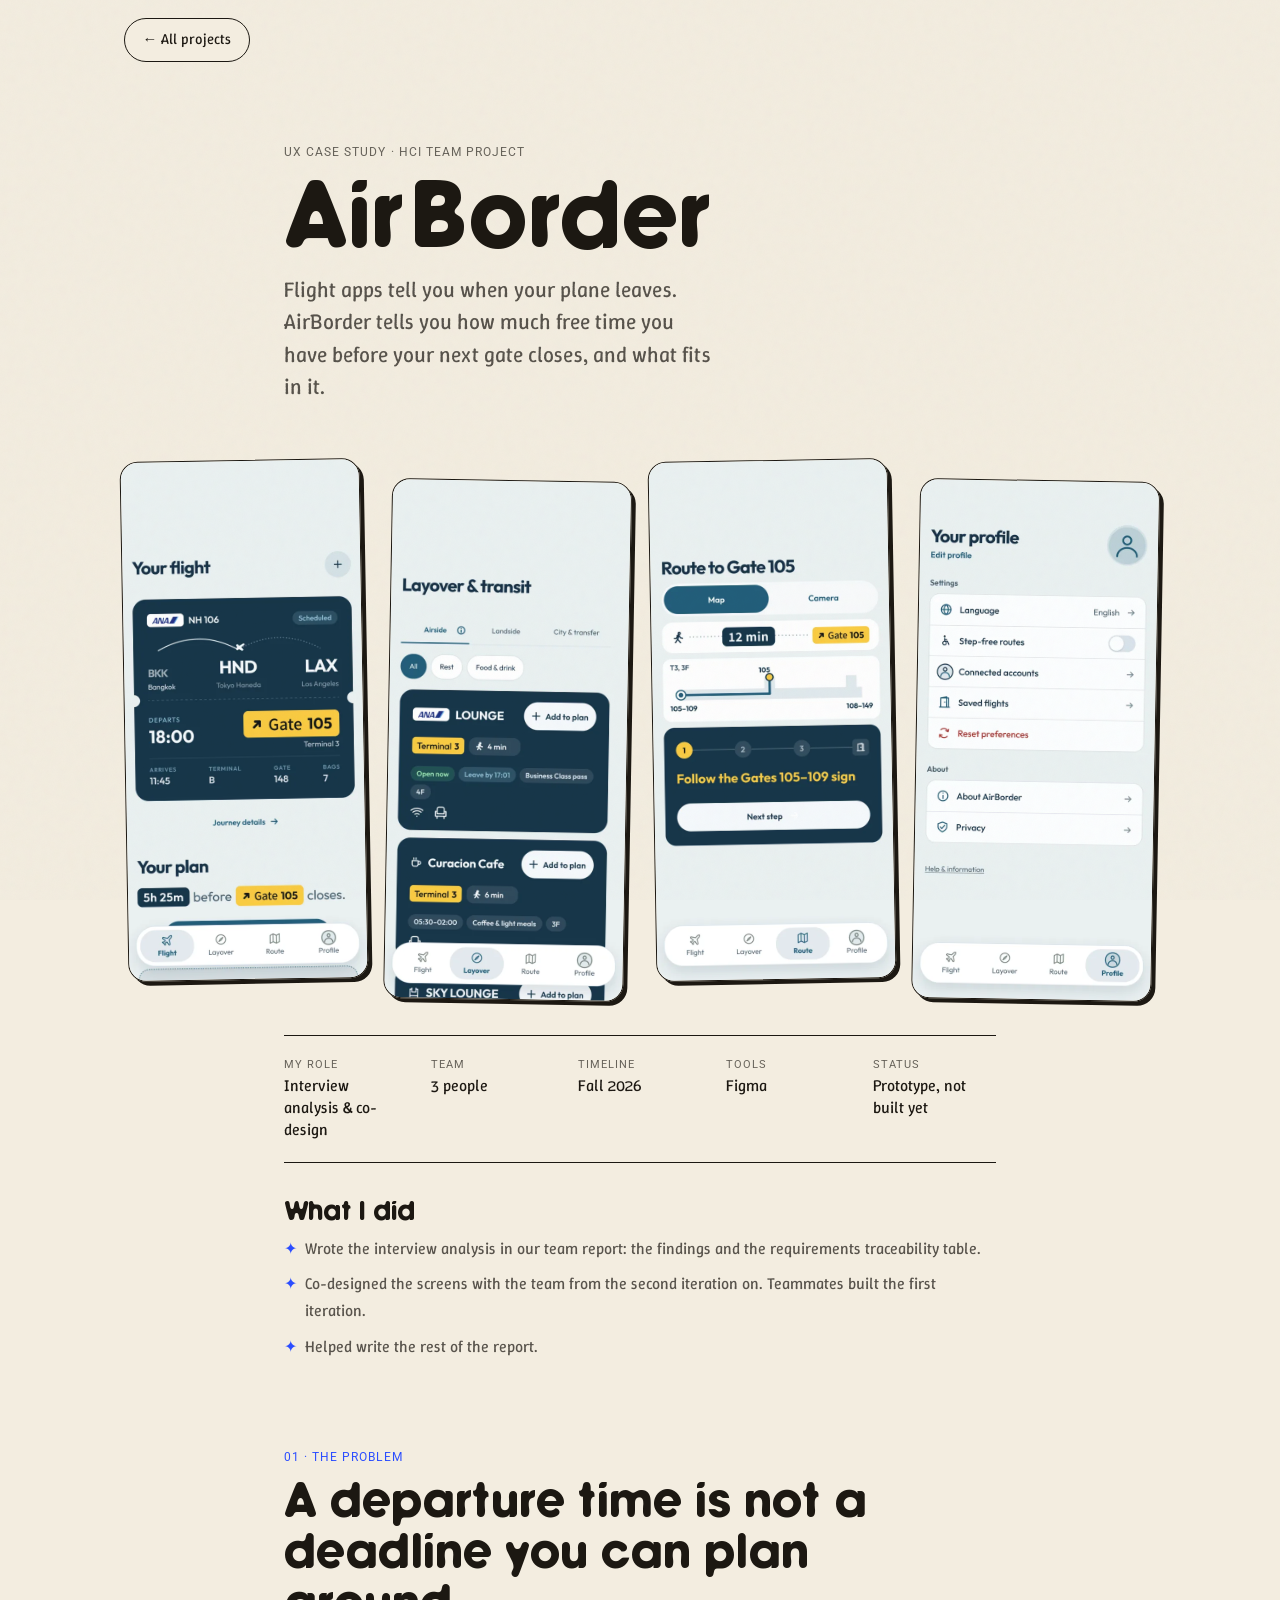
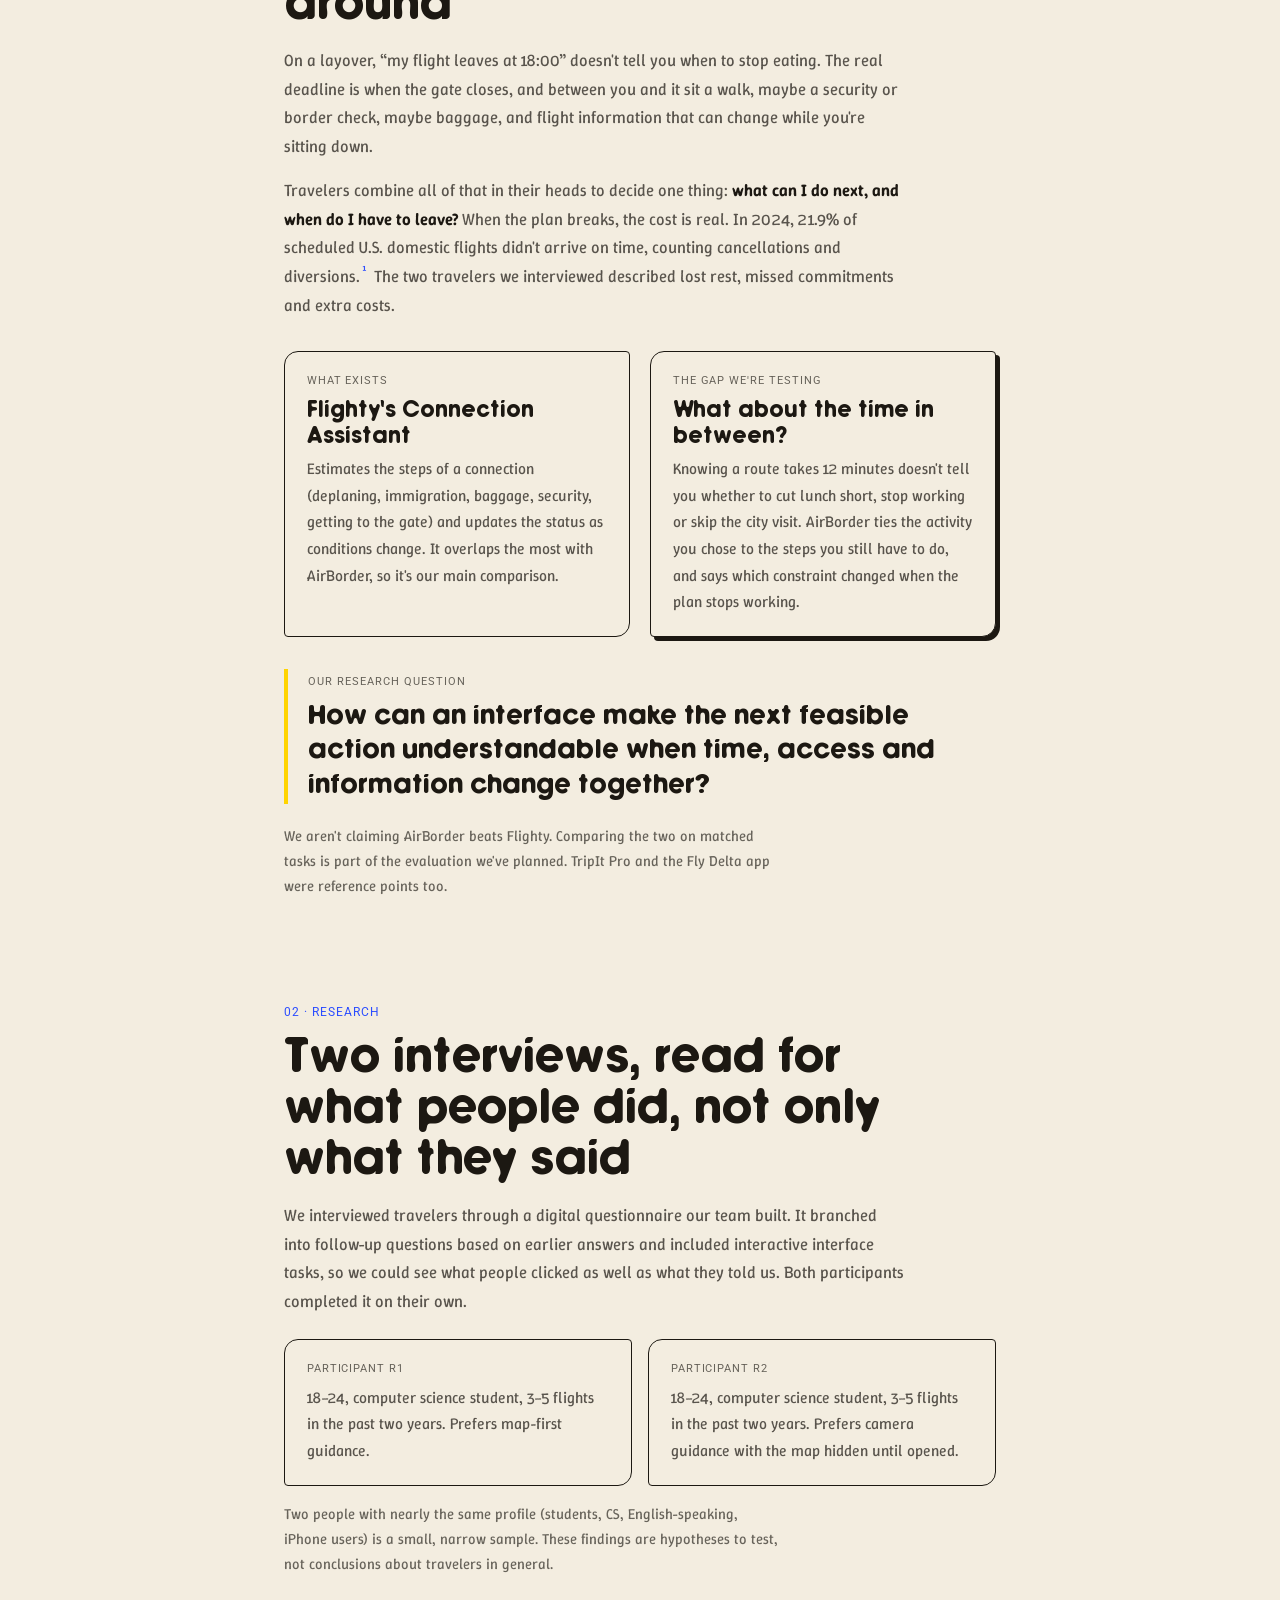
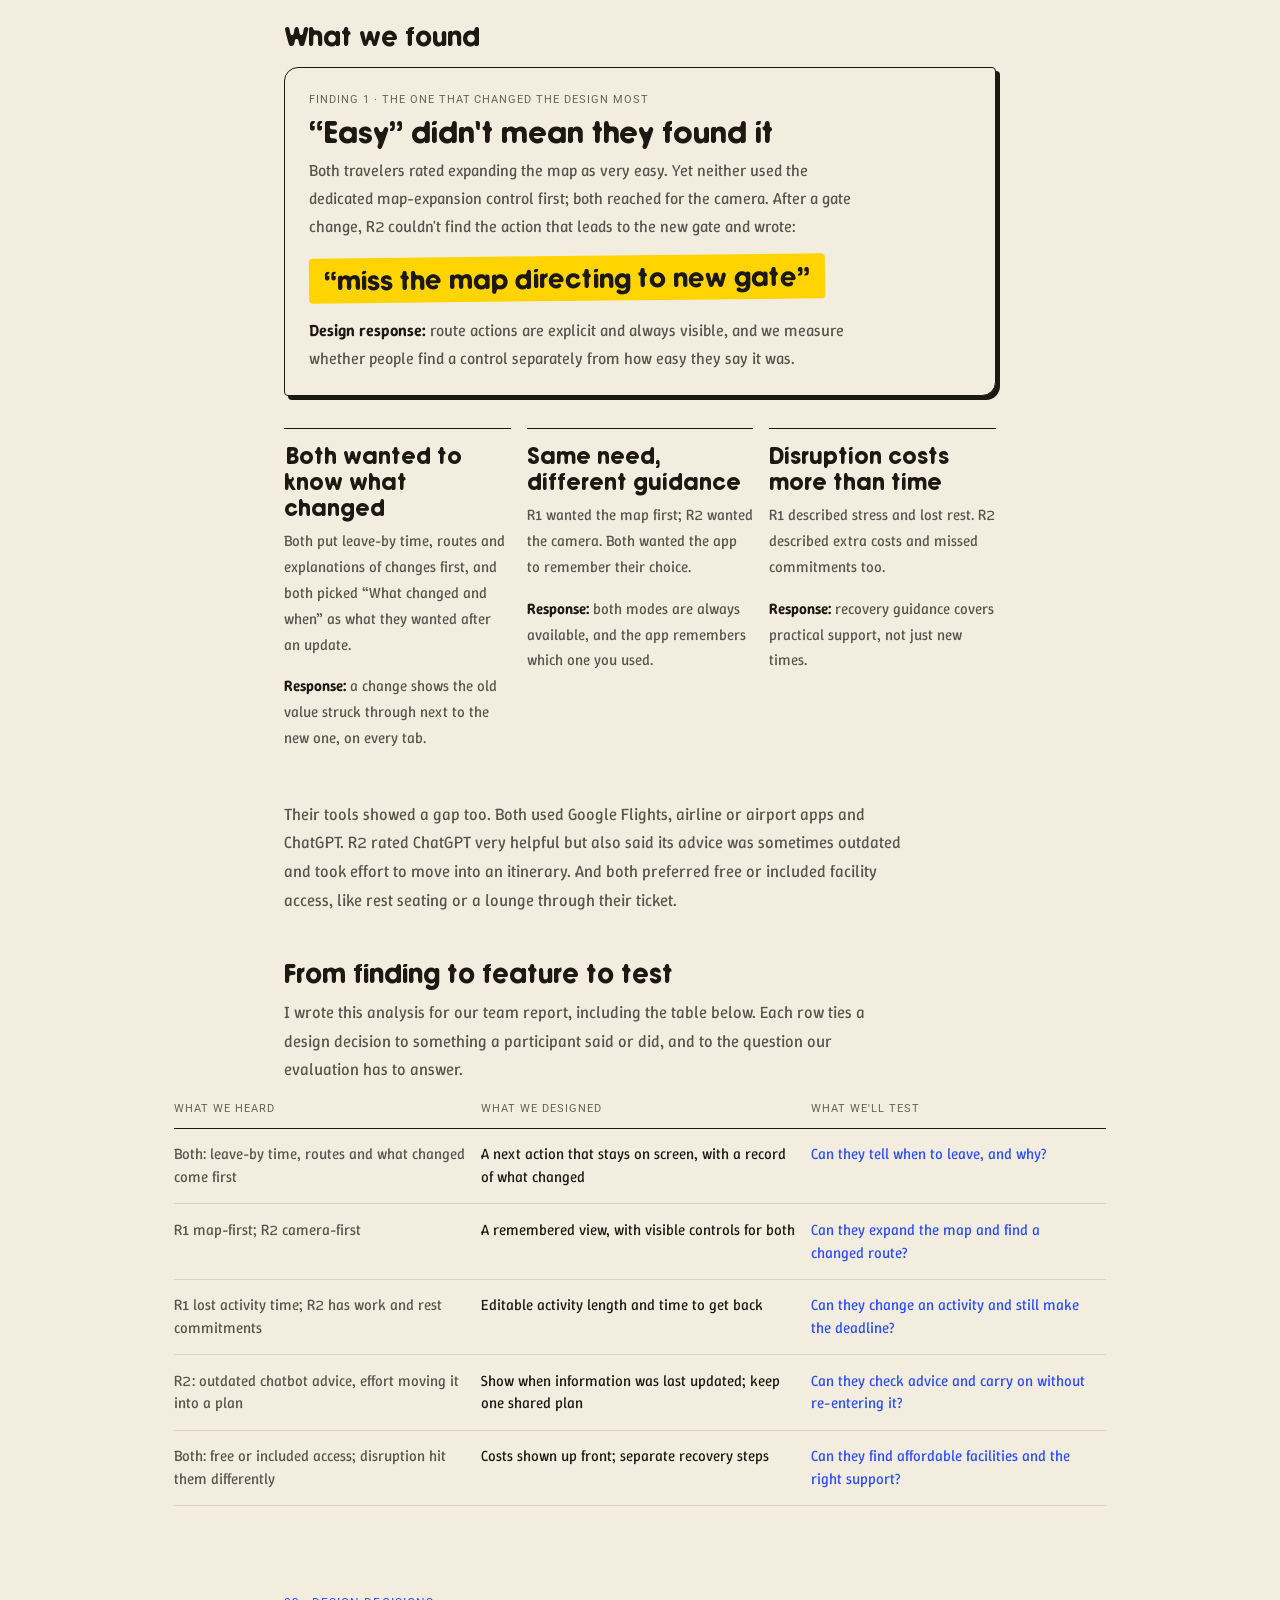
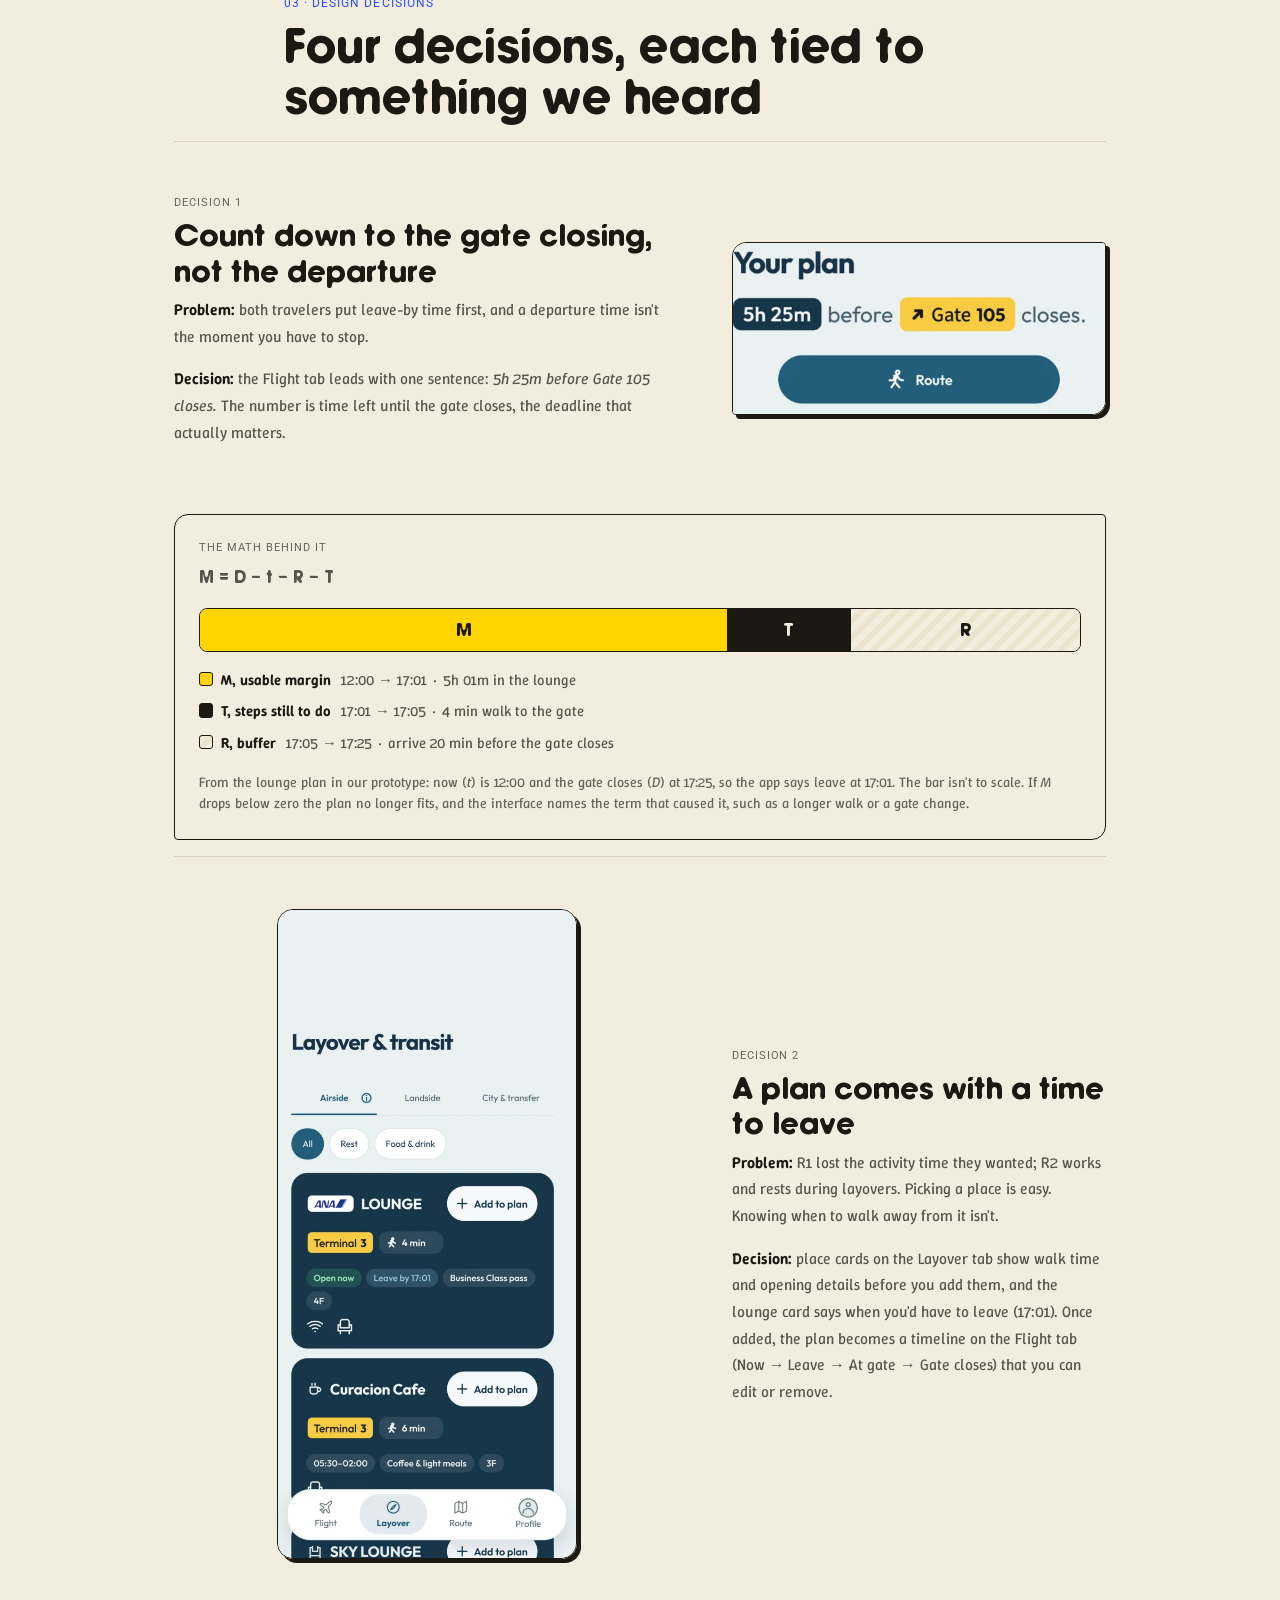
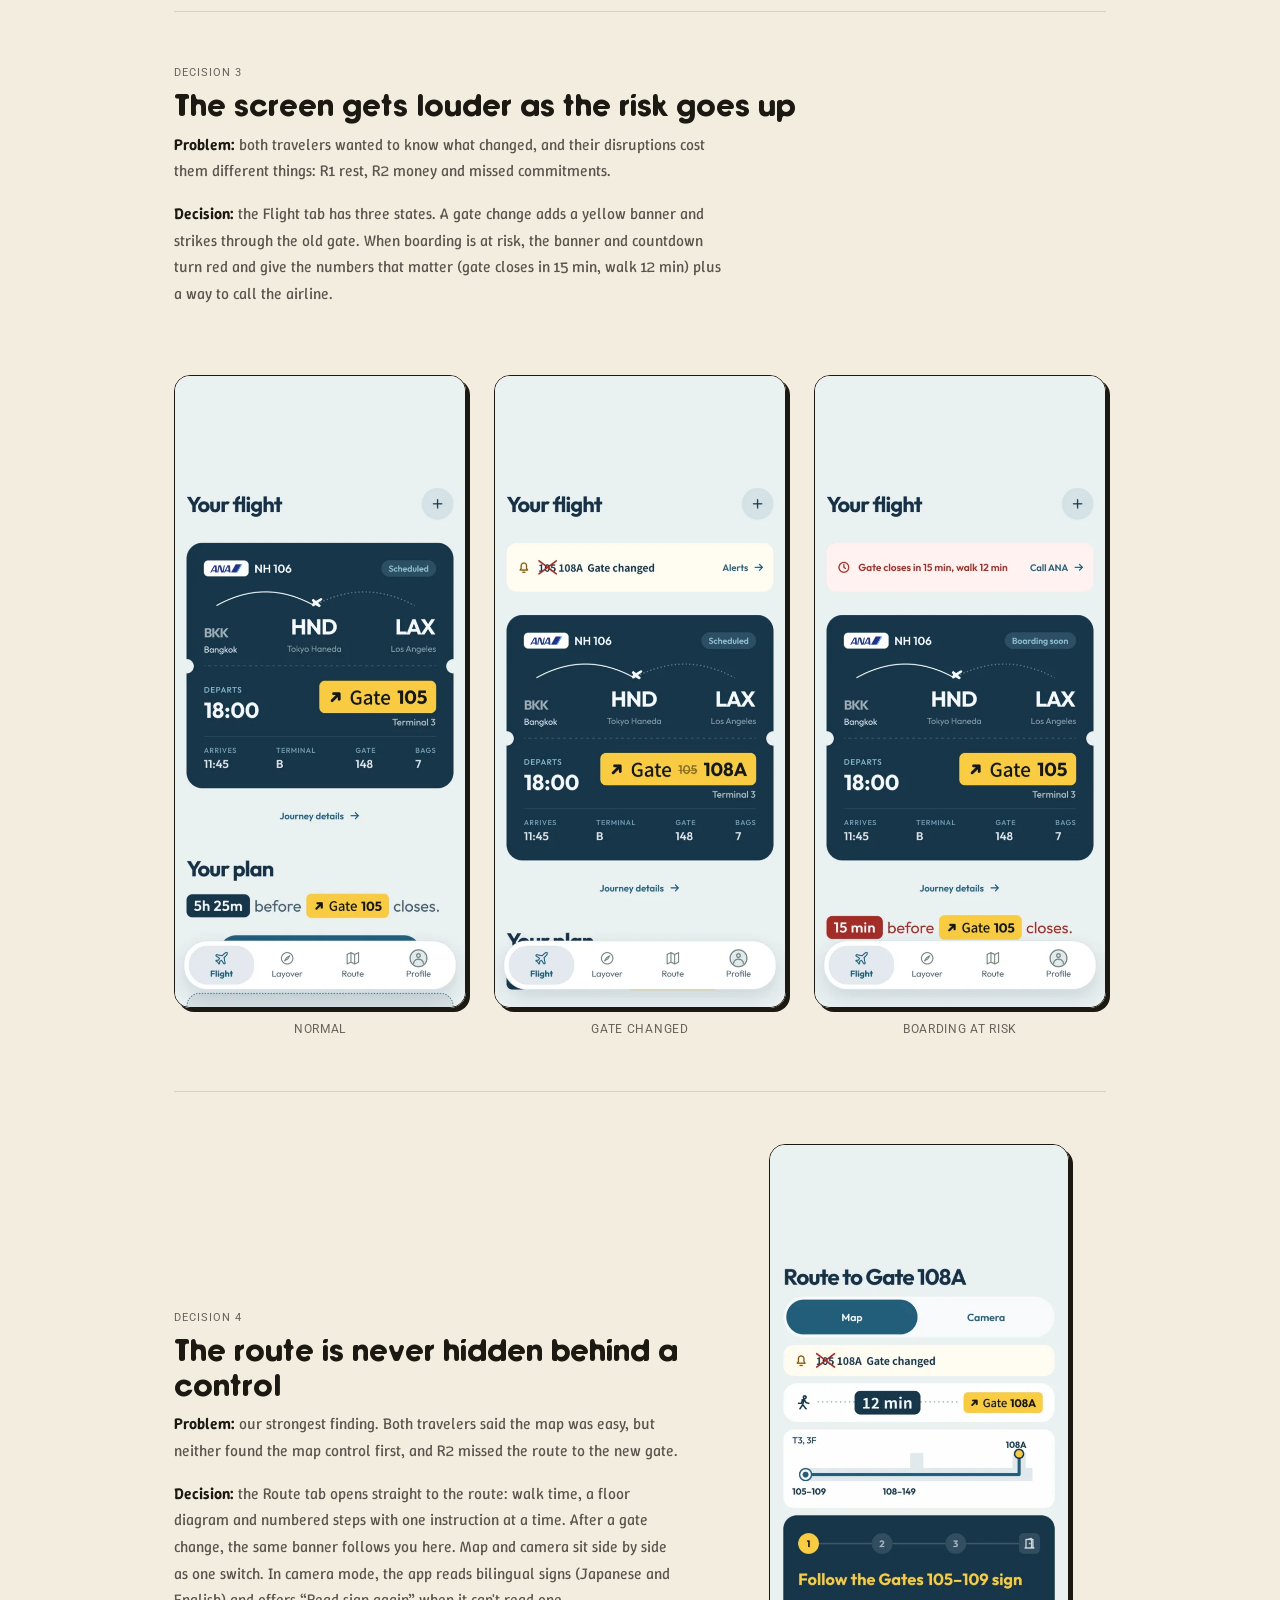
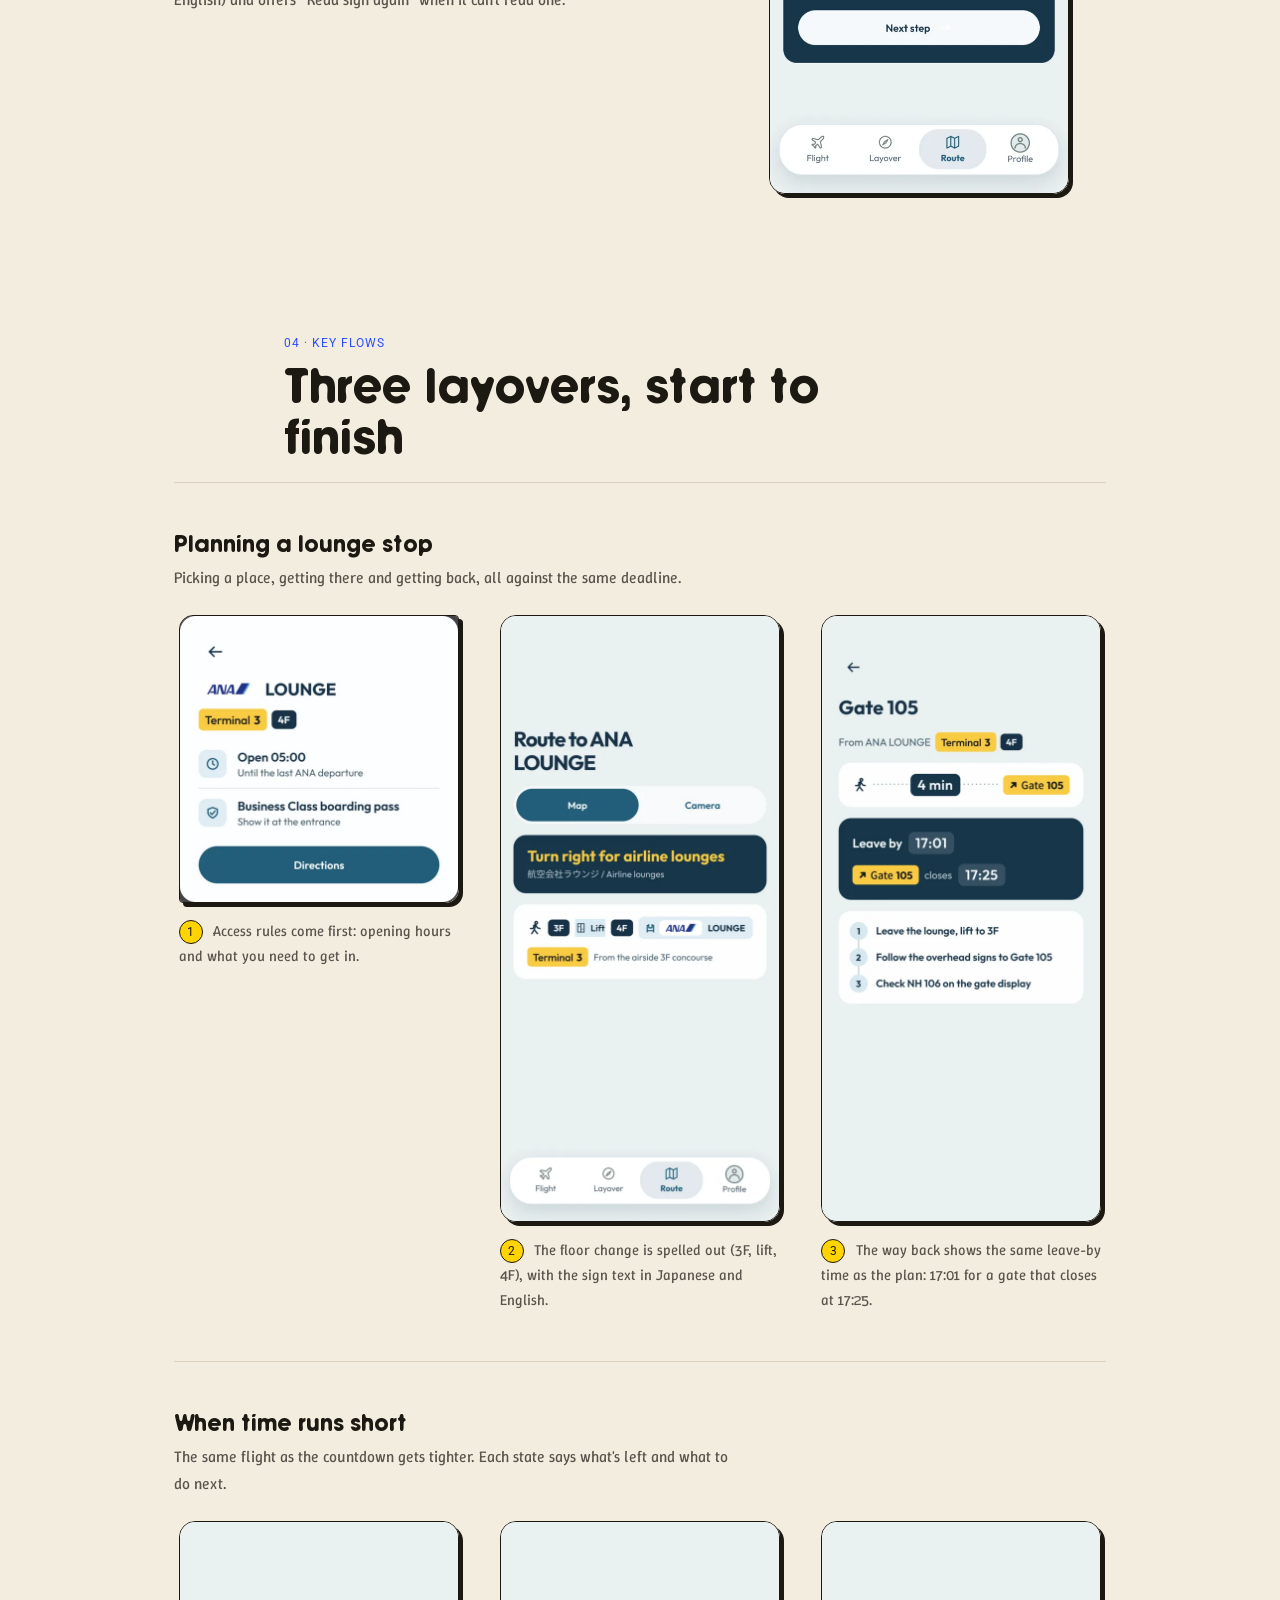
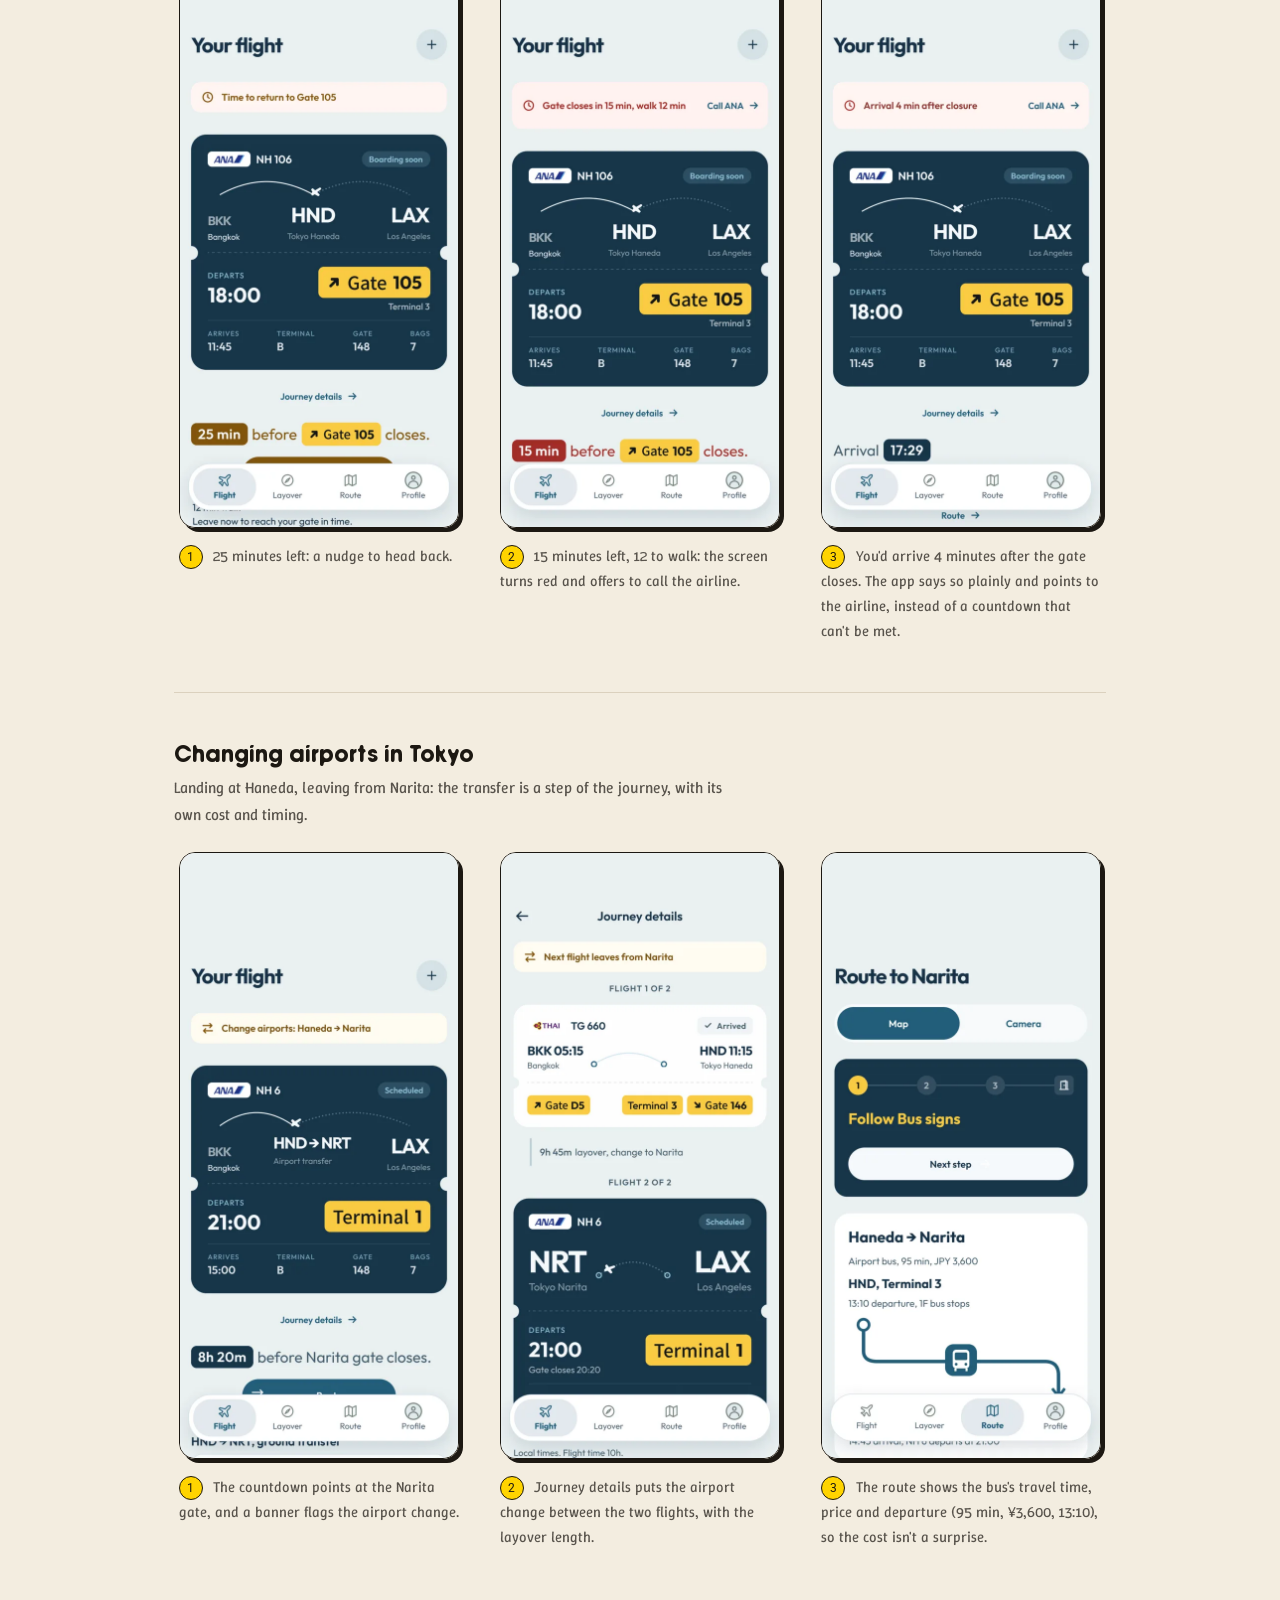
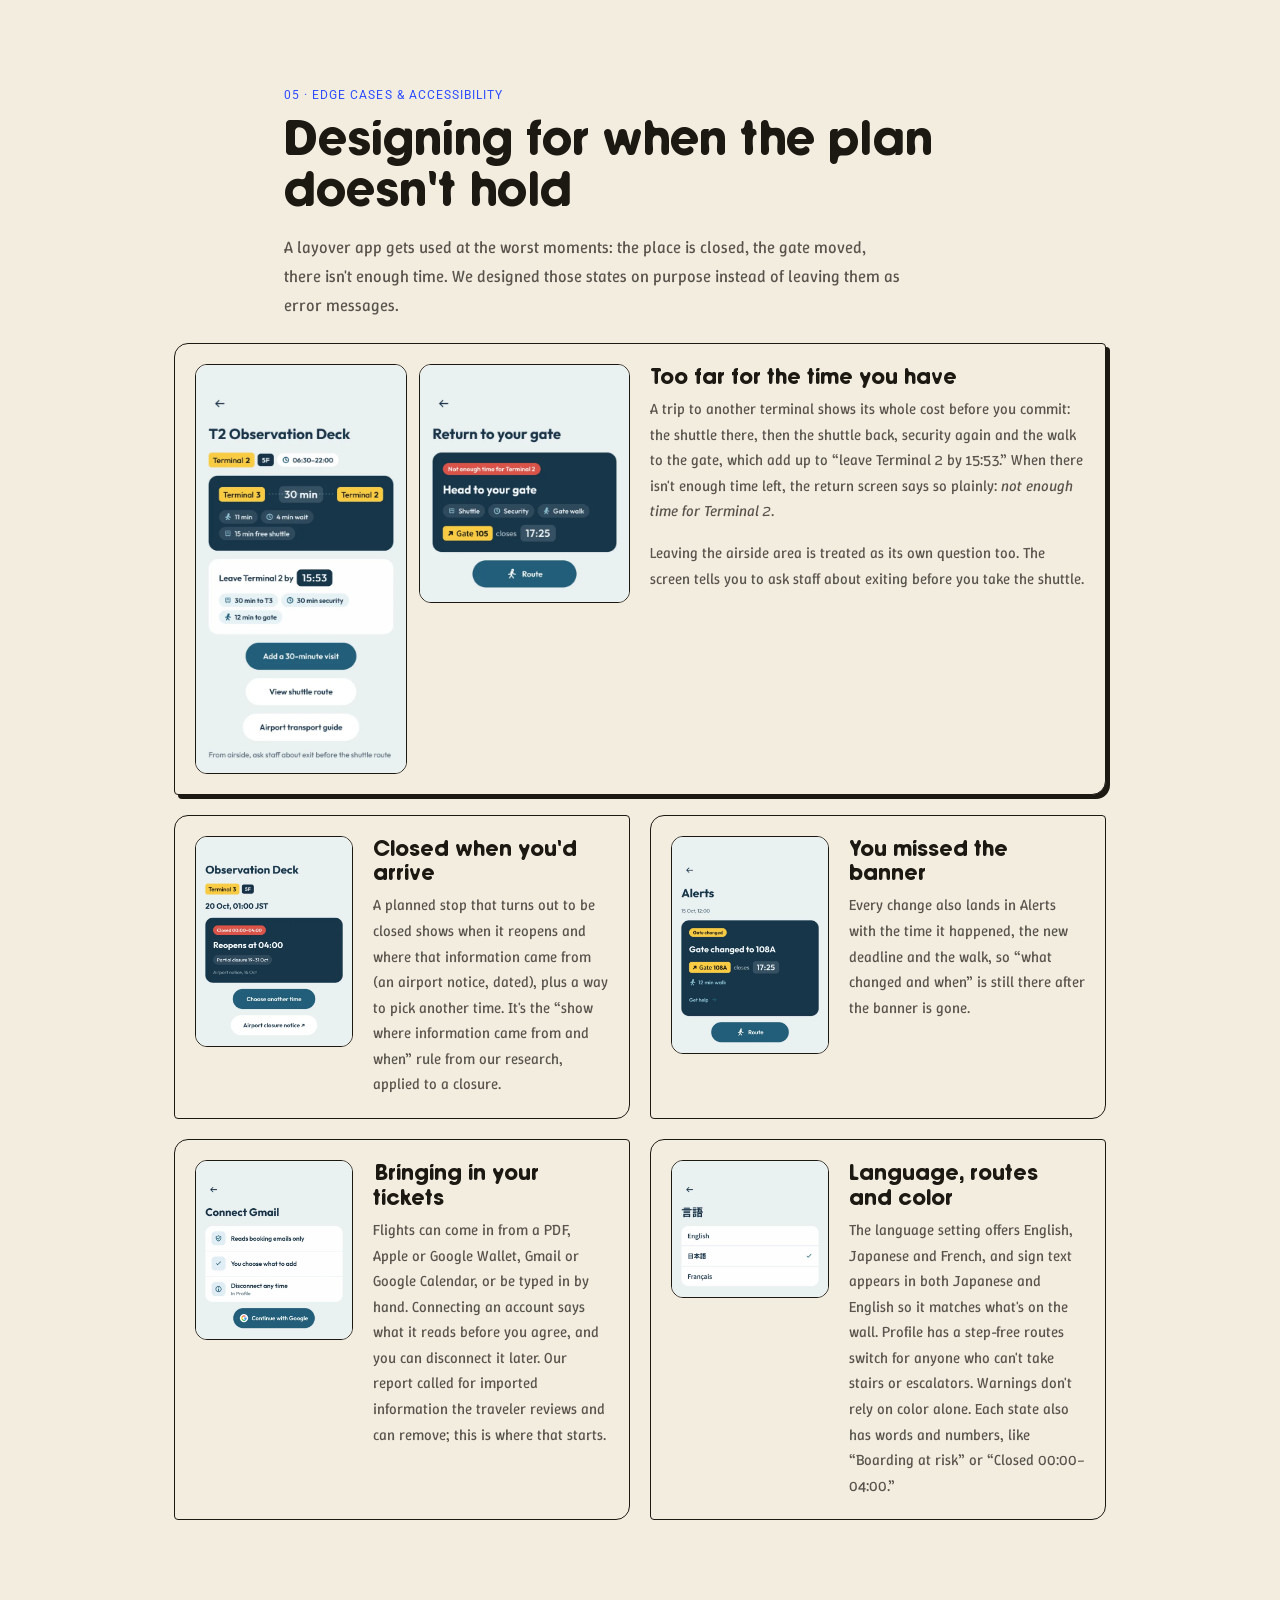
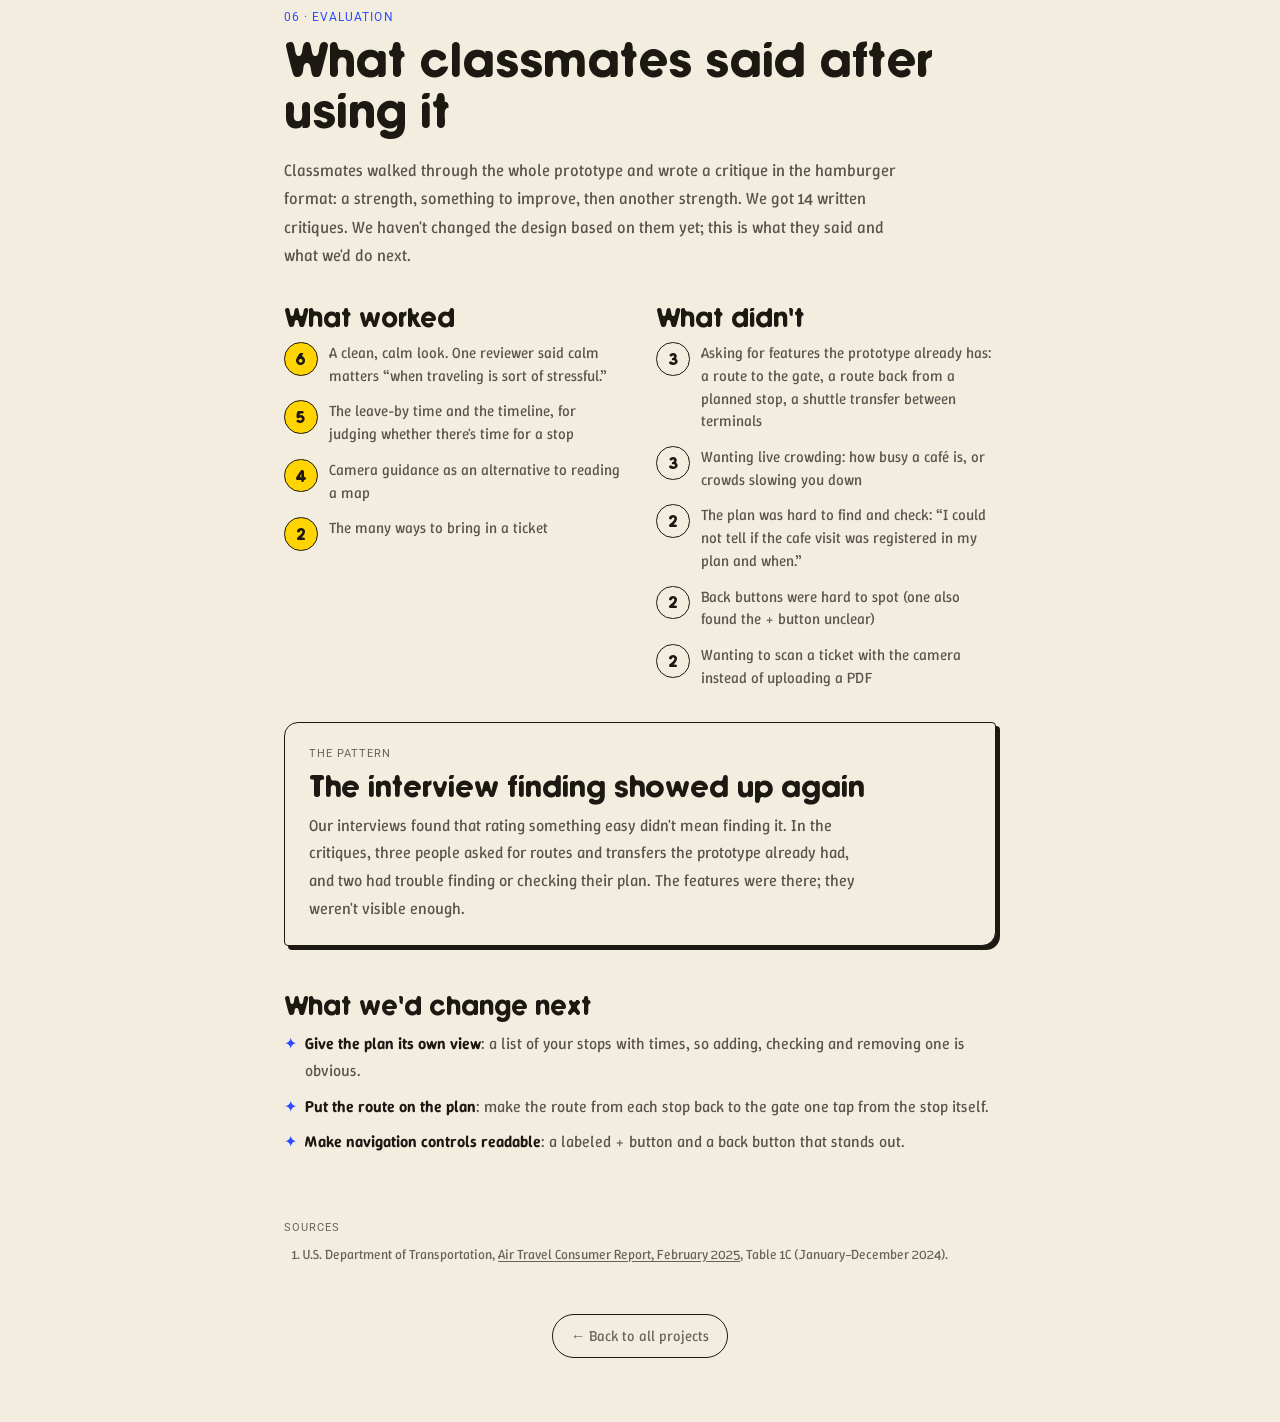
==== airborder/index.html @ a488f522 "Refactor code structure for improved readability and maintainability" ====
<!DOCTYPE html>
<html lang="en">
<head>
<meta charset="UTF-8">
<meta name="viewport" content="width=device-width, initial-scale=1.0">
<title>AirBorder — UX case study | Mark Anjoul</title>
<meta name="description" content="A layover companion that tells travelers how much free time they have before their next gate closes. Interview research, requirements traceability and a Figma prototype from a USF HCI team project.">
<meta name="theme-color" content="#f3ede0">
<link rel="canonical" href="https://markanjoul.com/airborder/">

<meta property="og:type" content="article">
<meta property="og:url" content="https://markanjoul.com/airborder/">
<meta property="og:title" content="AirBorder — UX case study">
<meta property="og:description" content="How much free time do you have before your next gate closes? A layover companion, from interviews to prototype.">
<meta property="og:image" content="https://markanjoul.com/assets/airborder/og.jpg">
<meta property="og:image:width" content="1200">
<meta property="og:image:height" content="630">
<meta name="twitter:card" content="summary_large_image">
<meta name="twitter:image" content="https://markanjoul.com/assets/airborder/og.jpg">

<link rel="icon" href="../favicon.svg" type="image/svg+xml">
<link rel="preload" href="../assets/fonts/Llewie.ttf" as="font" type="font/ttf" crossorigin>
<link rel="preload" href="../assets/fonts/WinkyRough-VariableFont_wght.ttf" as="font" type="font/ttf" crossorigin>
<link rel="stylesheet" href="../styles.css">
</head>
<body class="cs">
<div class="paper-grain" aria-hidden="true"></div>

<header class="cs-top">
  <a class="cs-back" href="../#projects">← All projects</a>
</header>

<main>
  <!-- 1. HERO -->
  <section class="cs-hero" aria-labelledby="cs-title">
    <div class="cs-wrap">
      <p class="cs-kicker">UX case study · HCI team project</p>
      <h1 id="cs-title" class="cs-h1">AirBorder</h1>
      <p class="cs-lede">Flight apps tell you when your plane leaves. AirBorder tells you how much free time you have before your next gate closes, and what fits in it.</p>
    </div>

    <div class="cs-hero-shots">
      <img src="../assets/airborder/main-flight.webp" width="560" height="1218" fetchpriority="high"
           alt="Flight tab: ANA NH 106 from Tokyo Haneda to Los Angeles, departing 18:00 from Gate 105, with the plan summary “5h 25m before Gate 105 closes.”">
      <img src="../assets/airborder/main-layover.webp" width="560" height="1218"
           alt="Layover and transit tab: airside places in Terminal 3, each card showing walking time, whether it is open, a leave-by time and an Add to plan button.">
      <img src="../assets/airborder/main-route.webp" width="560" height="1218"
           alt="Route tab in map mode: 12 minutes on foot to Gate 105, a floor diagram of Terminal 3, and step 1 of 3, “Follow the Gates 105–109 sign.”">
      <img src="../assets/airborder/main-profile.webp" width="560" height="1218"
           alt="Profile tab with settings for language, a step-free routes toggle, connected accounts and saved flights.">
    </div>

    <div class="cs-wrap">
      <dl class="cs-meta">
        <div><dt>My role</dt><dd>Interview analysis &amp; co-design</dd></div>
        <div><dt>Team</dt><dd>3 people</dd></div>
        <div><dt>Timeline</dt><dd>Fall 2026</dd></div>
        <div><dt>Tools</dt><dd>Figma</dd></div>
        <div><dt>Status</dt><dd>Prototype, not built yet</dd></div>
      </dl>

      <h2 class="cs-h3">What I did</h2>
      <ul class="cs-list">
        <li>Wrote the interview analysis in our team report: the findings and the requirements traceability table.</li>
        <li>Co-designed the screens with the team from the second iteration on. Teammates built the first iteration.</li>
        <li>Helped write the rest of the report.</li>
      </ul>
    </div>
  </section>

  <!-- 2. THE PROBLEM -->
  <section class="cs-section cs-reveal" aria-labelledby="cs-problem">
    <div class="cs-wrap">
      <p class="cs-num">01 · The problem</p>
      <h2 id="cs-problem" class="cs-h2">A departure time is not a deadline you can plan around</h2>
      <p>On a layover, “my flight leaves at 18:00” doesn't tell you when to stop eating. The real deadline is when the gate closes, and between you and it sit a walk, maybe a security or border check, maybe baggage, and flight information that can change while you're sitting down.</p>
      <p>Travelers combine all of that in their heads to decide one thing: <strong>what can I do next, and when do I have to leave?</strong> When the plan breaks, the cost is real. In 2024, 21.9% of scheduled U.S. domestic flights didn't arrive on time, counting cancellations and diversions.<a class="cs-cite" href="#src-dot" aria-label="Source: U.S. Department of Transportation">¹</a> The two travelers we interviewed described lost rest, missed commitments and extra costs.</p>

      <div class="cs-compare">
        <div class="cs-card">
          <p class="cs-card-label">What exists</p>
          <h3 class="cs-card-title">Flighty's Connection Assistant</h3>
          <p>Estimates the steps of a connection (deplaning, immigration, baggage, security, getting to the gate) and updates the status as conditions change. It overlaps the most with AirBorder, so it's our main comparison.</p>
        </div>
        <div class="cs-card cs-card-accent">
          <p class="cs-card-label">The gap we're testing</p>
          <h3 class="cs-card-title">What about the time in between?</h3>
          <p>Knowing a route takes 12 minutes doesn't tell you whether to cut lunch short, stop working or skip the city visit. AirBorder ties the activity you chose to the steps you still have to do, and says which constraint changed when the plan stops working.</p>
        </div>
      </div>

      <blockquote class="cs-question">
        <p class="cs-card-label">Our research question</p>
        <p>How can an interface make the next feasible action understandable when time, access and information change together?</p>
      </blockquote>
      <p class="cs-note">We aren't claiming AirBorder beats Flighty. Comparing the two on matched tasks is part of the evaluation we've planned. TripIt Pro and the Fly Delta app were reference points too.</p>
    </div>
  </section>

  <!-- 3. RESEARCH -->
  <section class="cs-section cs-reveal" aria-labelledby="cs-research">
    <div class="cs-wrap">
      <p class="cs-num">02 · Research</p>
      <h2 id="cs-research" class="cs-h2">Two interviews, read for what people did, not only what they said</h2>
      <p>We interviewed travelers through a digital questionnaire our team built. It branched into follow-up questions based on earlier answers and included interactive interface tasks, so we could see what people clicked as well as what they told us. Both participants completed it on their own.</p>

      <div class="cs-people">
        <div class="cs-card">
          <p class="cs-card-label">Participant R1</p>
          <p>18–24, computer science student, 3–5 flights in the past two years. Prefers map-first guidance.</p>
        </div>
        <div class="cs-card">
          <p class="cs-card-label">Participant R2</p>
          <p>18–24, computer science student, 3–5 flights in the past two years. Prefers camera guidance with the map hidden until opened.</p>
        </div>
      </div>
      <p class="cs-note">Two people with nearly the same profile (students, CS, English-speaking, iPhone users) is a small, narrow sample. These findings are hypotheses to test, not conclusions about travelers in general.</p>

      <h3 class="cs-h3 cs-sub">What we found</h3>

      <div class="cs-insight cs-insight-lead">
        <p class="cs-card-label">Finding 1 · the one that changed the design most</p>
        <h4 class="cs-card-title">“Easy” didn't mean they found it</h4>
        <p>Both travelers rated expanding the map as very easy. Yet neither used the dedicated map-expansion control first; both reached for the camera. After a gate change, R2 couldn't find the action that leads to the new gate and wrote:</p>
        <blockquote class="cs-quote">“miss the map directing to new gate”</blockquote>
        <p><strong>Design response:</strong> route actions are explicit and always visible, and we measure whether people find a control separately from how easy they say it was.</p>
      </div>

      <div class="cs-insights">
        <div class="cs-insight">
          <h4 class="cs-card-title">Both wanted to know what changed</h4>
          <p>Both put leave-by time, routes and explanations of changes first, and both picked “What changed and when” as what they wanted after an update.</p>
          <p><strong>Response:</strong> a change shows the old value struck through next to the new one, on every tab.</p>
        </div>
        <div class="cs-insight">
          <h4 class="cs-card-title">Same need, different guidance</h4>
          <p>R1 wanted the map first; R2 wanted the camera. Both wanted the app to remember their choice.</p>
          <p><strong>Response:</strong> both modes are always available, and the app remembers which one you used.</p>
        </div>
        <div class="cs-insight">
          <h4 class="cs-card-title">Disruption costs more than time</h4>
          <p>R1 described stress and lost rest. R2 described extra costs and missed commitments too.</p>
          <p><strong>Response:</strong> recovery guidance covers practical support, not just new times.</p>
        </div>
      </div>

      <p>Their tools showed a gap too. Both used Google Flights, airline or airport apps and ChatGPT. R2 rated ChatGPT very helpful but also said its advice was sometimes outdated and took effort to move into an itinerary. And both preferred free or included facility access, like rest seating or a lounge through their ticket.</p>

      <h3 class="cs-h3 cs-sub">From finding to feature to test</h3>
      <p>I wrote this analysis for our team report, including the table below. Each row ties a design decision to something a participant said or did, and to the question our evaluation has to answer.</p>
    </div>

    <div class="cs-wrap cs-wrap-wide">
      <table class="cs-table">
        <caption class="sr-only">Requirements traceability: interview evidence, the design response, and the evaluation question for each</caption>
        <thead>
          <tr><th scope="col">What we heard</th><th scope="col">What we designed</th><th scope="col">What we'll test</th></tr>
        </thead>
        <tbody>
          <tr>
            <td data-label="What we heard">Both: leave-by time, routes and what changed come first</td>
            <td data-label="What we designed">A next action that stays on screen, with a record of what changed</td>
            <td data-label="What we'll test">Can they tell when to leave, and why?</td>
          </tr>
          <tr>
            <td data-label="What we heard">R1 map-first; R2 camera-first</td>
            <td data-label="What we designed">A remembered view, with visible controls for both</td>
            <td data-label="What we'll test">Can they expand the map and find a changed route?</td>
          </tr>
          <tr>
            <td data-label="What we heard">R1 lost activity time; R2 has work and rest commitments</td>
            <td data-label="What we designed">Editable activity length and time to get back</td>
            <td data-label="What we'll test">Can they change an activity and still make the deadline?</td>
          </tr>
          <tr>
            <td data-label="What we heard">R2: outdated chatbot advice, effort moving it into a plan</td>
            <td data-label="What we designed">Show when information was last updated; keep one shared plan</td>
            <td data-label="What we'll test">Can they check advice and carry on without re-entering it?</td>
          </tr>
          <tr>
            <td data-label="What we heard">Both: free or included access; disruption hit them differently</td>
            <td data-label="What we designed">Costs shown up front; separate recovery steps</td>
            <td data-label="What we'll test">Can they find affordable facilities and the right support?</td>
          </tr>
        </tbody>
      </table>
    </div>
  </section>

  <!-- 4. DESIGN DECISIONS -->
  <section class="cs-section cs-reveal" aria-labelledby="cs-decisions">
    <div class="cs-wrap">
      <p class="cs-num">03 · Design decisions</p>
      <h2 id="cs-decisions" class="cs-h2">Four decisions, each tied to something we heard</h2>
    </div>

    <div class="cs-wrap cs-wrap-wide">
      <!-- 4a. Time budget -->
      <article class="cs-decision">
        <div class="cs-decision-text">
          <p class="cs-card-label">Decision 1</p>
          <h3 class="cs-card-title">Count down to the gate closing, not the departure</h3>
          <p><strong>Problem:</strong> both travelers put leave-by time first, and a departure time isn't the moment you have to stop.</p>
          <p><strong>Decision:</strong> the Flight tab leads with one sentence: <em>5h 25m before Gate 105 closes.</em> The number is time left until the gate closes, the deadline that actually matters.</p>
        </div>
        <figure class="cs-shot cs-shot-flat">
          <img src="../assets/airborder/plan-countdown.webp" width="560" height="257" loading="lazy" decoding="async"
               alt="The Your plan section of the Flight tab: “5h 25m before Gate 105 closes,” with a Route button underneath.">
        </figure>
      </article>

      <!-- the model behind decisions 1 and 2, with the prototype's own numbers -->
      <figure class="cs-budget" aria-labelledby="cs-budget-cap">
        <p class="cs-card-label">The math behind it</p>
        <p class="cs-formula"><span>M</span> = <span>D</span> − <span>t</span> − <span>R</span> − <span>T</span></p>
        <div class="cs-bar" aria-hidden="true">
          <span class="cs-seg cs-seg-m">M</span><span class="cs-seg cs-seg-t">T</span><span class="cs-seg cs-seg-r">R</span>
        </div>
        <ul class="cs-legend">
          <li><i class="cs-key cs-seg-m"></i><b>M, usable margin</b> 12:00 → 17:01 · 5h 01m in the lounge</li>
          <li><i class="cs-key cs-seg-t"></i><b>T, steps still to do</b> 17:01 → 17:05 · 4 min walk to the gate</li>
          <li><i class="cs-key cs-seg-r"></i><b>R, buffer</b> 17:05 → 17:25 · arrive 20 min before the gate closes</li>
        </ul>
        <figcaption id="cs-budget-cap">From the lounge plan in our prototype: now (<i>t</i>) is 12:00 and the gate closes (<i>D</i>) at 17:25, so the app says leave at 17:01. The bar isn't to scale. If <i>M</i> drops below zero the plan no longer fits, and the interface names the term that caused it, such as a longer walk or a gate change.</figcaption>
      </figure>

      <!-- 4b. Plans feed the budget -->
      <article class="cs-decision cs-decision-flip">
        <div class="cs-decision-text">
          <p class="cs-card-label">Decision 2</p>
          <h3 class="cs-card-title">A plan comes with a time to leave</h3>
          <p><strong>Problem:</strong> R1 lost the activity time they wanted; R2 works and rests during layovers. Picking a place is easy. Knowing when to walk away from it isn't.</p>
          <p><strong>Decision:</strong> place cards on the Layover tab show walk time and opening details before you add them, and the lounge card says when you'd have to leave (17:01). Once added, the plan becomes a timeline on the Flight tab (Now → Leave → At gate → Gate closes) that you can edit or remove.</p>
        </div>
        <figure class="cs-shot">
          <img src="../assets/airborder/main-layover.webp" width="560" height="1218" loading="lazy" decoding="async"
               alt="Layover and transit tab: the ANA Lounge card shows Terminal 3, a 4 minute walk, Open now, Leave by 17:01 and an Add to plan button.">
        </figure>
      </article>

      <!-- 4c. Escalating states -->
      <article class="cs-decision cs-decision-wide">
        <div class="cs-decision-text">
          <p class="cs-card-label">Decision 3</p>
          <h3 class="cs-card-title">The screen gets louder as the risk goes up</h3>
          <p><strong>Problem:</strong> both travelers wanted to know what changed, and their disruptions cost them different things: R1 rest, R2 money and missed commitments.</p>
          <p><strong>Decision:</strong> the Flight tab has three states. A gate change adds a yellow banner and strikes through the old gate. When boarding is at risk, the banner and countdown turn red and give the numbers that matter (gate closes in 15 min, walk 12 min) plus a way to call the airline.</p>
        </div>
        <div class="cs-trio">
          <figure class="cs-shot">
            <img src="../assets/airborder/main-flight.webp" width="560" height="1218" loading="lazy" decoding="async"
                 alt="Normal state: the Flight tab with a dark ticket for NH 106, Gate 105, and no banner.">
            <figcaption>Normal</figcaption>
          </figure>
          <figure class="cs-shot">
            <img src="../assets/airborder/gate.webp" width="560" height="1218" loading="lazy" decoding="async"
                 alt="Gate changed: a yellow banner reads “105 struck through, 108A, Gate changed” with an Alerts link, and the ticket shows Gate 105 crossed out next to 108A.">
            <figcaption>Gate changed</figcaption>
          </figure>
          <figure class="cs-shot">
            <img src="../assets/airborder/risk.webp" width="560" height="1218" loading="lazy" decoding="async"
                 alt="Boarding at risk: a red banner reads “Gate closes in 15 min, walk 12 min” with a Call ANA link, the status says Boarding soon, and the countdown chip turns red at 15 min.">
            <figcaption>Boarding at risk</figcaption>
          </figure>
        </div>
      </article>

      <!-- 4d. Wayfinding -->
      <article class="cs-decision">
        <div class="cs-decision-text">
          <p class="cs-card-label">Decision 4</p>
          <h3 class="cs-card-title">The route is never hidden behind a control</h3>
          <p><strong>Problem:</strong> our strongest finding. Both travelers said the map was easy, but neither found the map control first, and R2 missed the route to the new gate.</p>
          <p><strong>Decision:</strong> the Route tab opens straight to the route: walk time, a floor diagram and numbered steps with one instruction at a time. After a gate change, the same banner follows you here. Map and camera sit side by side as one switch. In camera mode, the app reads bilingual signs (Japanese and English) and offers “Read sign again” when it can't read one.</p>
        </div>
        <figure class="cs-shot">
          <img src="../assets/airborder/route108.webp" width="560" height="1218" loading="lazy" decoding="async"
               alt="Route to Gate 108A in map mode: the Map and Camera switch, the gate-change banner, a 12 minute walk to Gate 108A, a floor diagram of Terminal 3, and step 1 of 3, “Follow the Gates 105–109 sign.”">
        </figure>
      </article>
    </div>
  </section>

  <!-- 5. KEY FLOWS -->
  <section class="cs-section cs-reveal" aria-labelledby="cs-flows">
    <div class="cs-wrap">
      <p class="cs-num">04 · Key flows</p>
      <h2 id="cs-flows" class="cs-h2">Three layovers, start to finish</h2>
    </div>

    <div class="cs-wrap cs-wrap-wide">
      <!-- Flow A -->
      <div class="cs-flow">
        <h3 class="cs-card-title">Planning a lounge stop</h3>
        <p class="cs-flow-lede">Picking a place, getting there and getting back, all against the same deadline.</p>
        <ol class="cs-steps" tabindex="0" aria-label="Planning a lounge stop, 3 screens">
          <li>
            <img src="../assets/airborder/lounge-card.webp" width="560" height="576" loading="lazy" decoding="async" class="cs-step-card"
                 alt="ANA Lounge details: Terminal 3, 4F. Open 05:00 until the last ANA departure. Entry needs a Business Class boarding pass, shown at the entrance. A Directions button.">
            <p><b>1</b> Access rules come first: opening hours and what you need to get in.</p>
          </li>
          <li>
            <img src="../assets/airborder/lounge-route.webp" width="560" height="1218" loading="lazy" decoding="async"
                 alt="Route to ANA Lounge in map mode: “Turn right for airline lounges” with the sign text in Japanese and English, then 3F, lift, 4F, ANA Lounge, from the airside 3F concourse.">
            <p><b>2</b> The floor change is spelled out (3F, lift, 4F), with the sign text in Japanese and English.</p>
          </li>
          <li>
            <img src="../assets/airborder/lounge-return.webp" width="560" height="1218" loading="lazy" decoding="async"
                 alt="Gate 105 from ANA Lounge: a 4 minute walk, Leave by 17:01, Gate 105 closes 17:25, and three steps: leave the lounge and take the lift to 3F, follow the overhead signs to Gate 105, check NH 106 on the gate display.">
            <p><b>3</b> The way back shows the same leave-by time as the plan: 17:01 for a gate that closes at 17:25.</p>
          </li>
        </ol>
      </div>

      <!-- Flow B -->
      <div class="cs-flow">
        <h3 class="cs-card-title">When time runs short</h3>
        <p class="cs-flow-lede">The same flight as the countdown gets tighter. Each state says what's left and what to do next.</p>
        <ol class="cs-steps" tabindex="0" aria-label="When time runs short, 3 screens">
          <li>
            <img src="../assets/airborder/return.webp" width="560" height="1218" loading="lazy" decoding="async"
                 alt="Return to your gate: a banner reads “Time to return to Gate 105” and the countdown says 25 min before Gate 105 closes.">
            <p><b>1</b> 25 minutes left: a nudge to head back.</p>
          </li>
          <li>
            <img src="../assets/airborder/risk.webp" width="560" height="1218" loading="lazy" decoding="async"
                 alt="Boarding at risk: a red banner reads “Gate closes in 15 min, walk 12 min” with a Call ANA link, and the countdown chip turns red at 15 min.">
            <p><b>2</b> 15 minutes left, 12 to walk: the screen turns red and offers to call the airline.</p>
          </li>
          <li>
            <img src="../assets/airborder/assist.webp" width="560" height="1218" loading="lazy" decoding="async"
                 alt="Boarding assistance: a banner reads “Arrival 4 min after closure” with a Call ANA link, and the plan shows Arrival 17:29.">
            <p><b>3</b> You'd arrive 4 minutes after the gate closes. The app says so plainly and points to the airline, instead of a countdown that can't be met.</p>
          </li>
        </ol>
      </div>

      <!-- Flow C -->
      <div class="cs-flow">
        <h3 class="cs-card-title">Changing airports in Tokyo</h3>
        <p class="cs-flow-lede">Landing at Haneda, leaving from Narita: the transfer is a step of the journey, with its own cost and timing.</p>
        <ol class="cs-steps" tabindex="0" aria-label="Changing airports in Tokyo, 3 screens">
          <li>
            <img src="../assets/airborder/xfer-flight.webp" width="560" height="1218" loading="lazy" decoding="async"
                 alt="Flight tab during an airport change: a banner reads “Change airports: Haneda to Narita,” the ticket for NH 6 shows HND to NRT as an airport transfer and Terminal 1, and the countdown says 8h 20m before Narita gate closes.">
            <p><b>1</b> The countdown points at the Narita gate, and a banner flags the airport change.</p>
          </li>
          <li>
            <img src="../assets/airborder/xfer-journey.webp" width="560" height="1218" loading="lazy" decoding="async"
                 alt="Journey details: “Next flight leaves from Narita,” flight 1 of 2 is TG 660 from Bangkok to Haneda, then a 9h 45m layover with a change to Narita, then flight 2 of 2, NH 6 from Narita.">
            <p><b>2</b> Journey details puts the airport change between the two flights, with the layover length.</p>
          </li>
          <li>
            <img src="../assets/airborder/xfer-route.webp" width="560" height="1218" loading="lazy" decoding="async"
                 alt="Route to Narita in map mode: step 1, Follow Bus signs, then Haneda to Narita by airport bus, 95 min, JPY 3,600, leaving Haneda Terminal 3 at 13:10 from the 1F bus stops.">
            <p><b>3</b> The route shows the bus's travel time, price and departure (95 min, ¥3,600, 13:10), so the cost isn't a surprise.</p>
          </li>
        </ol>
      </div>
    </div>
  </section>

  <!-- 6. EDGE CASES & ACCESSIBILITY -->
  <section class="cs-section cs-reveal" aria-labelledby="cs-edges">
    <div class="cs-wrap">
      <p class="cs-num">05 · Edge cases &amp; accessibility</p>
      <h2 id="cs-edges" class="cs-h2">Designing for when the plan doesn't hold</h2>
      <p>A layover app gets used at the worst moments: the place is closed, the gate moved, there isn't enough time. We designed those states on purpose instead of leaving them as error messages.</p>
    </div>

    <div class="cs-wrap cs-wrap-wide">
      <div class="cs-edge cs-edge-wide">
        <div class="cs-edge-shots">
          <img src="../assets/airborder/edge-t2.webp" width="560" height="1089" loading="lazy" decoding="async"
               alt="T2 Observation Deck: 30 minutes from Terminal 3 by an 11 minute walk, 4 minute wait and 15 minute free shuttle. Leave Terminal 2 by 15:53, allowing 30 min back to Terminal 3, 30 min for security and 12 min to the gate. Buttons to add a 30-minute visit or view the shuttle route.">
          <img src="../assets/airborder/edge-t2-late.webp" width="560" height="634" loading="lazy" decoding="async"
               alt="Return to your gate: a red tag reads “Not enough time for Terminal 2,” followed by “Head to your gate” with shuttle, security and gate walk listed, and Gate 105 closes 17:25.">
        </div>
        <div class="cs-edge-text">
          <h3 class="cs-card-title">Too far for the time you have</h3>
          <p>A trip to another terminal shows its whole cost before you commit: the shuttle there, then the shuttle back, security again and the walk to the gate, which add up to “leave Terminal 2 by 15:53.” When there isn't enough time left, the return screen says so plainly: <em>not enough time for Terminal 2</em>.</p>
          <p>Leaving the airside area is treated as its own question too. The screen tells you to ask staff about exiting before you take the shuttle.</p>
        </div>
      </div>

      <div class="cs-edges">
        <div class="cs-edge">
          <img src="../assets/airborder/edge-closed.webp" width="560" height="755" loading="lazy" decoding="async"
               alt="Observation Deck on 20 October at 01:00: a red tag reads “Closed 00:00–04:00,” then “Reopens at 04:00,” a note about a partial closure from 19 to 31 October, and the source, an airport notice from 16 October. Buttons to choose another time or open the airport closure notice.">
          <div class="cs-edge-text">
            <h3 class="cs-card-title">Closed when you'd arrive</h3>
            <p>A planned stop that turns out to be closed shows when it reopens and where that information came from (an airport notice, dated), plus a way to pick another time. It's the “show where information came from and when” rule from our research, applied to a closure.</p>
          </div>
        </div>
        <div class="cs-edge">
          <img src="../assets/airborder/edge-alert.webp" width="560" height="780" loading="lazy" decoding="async"
               alt="Alerts, 15 October 12:00: Gate changed to 108A, Gate 108A closes 17:25, 12 minute walk, a Get help link and a Route button.">
          <div class="cs-edge-text">
            <h3 class="cs-card-title">You missed the banner</h3>
            <p>Every change also lands in Alerts with the time it happened, the new deadline and the walk, so “what changed and when” is still there after the banner is gone.</p>
          </div>
        </div>
        <div class="cs-edge">
          <img src="../assets/airborder/edge-gmail.webp" width="560" height="641" loading="lazy" decoding="async"
               alt="Connect Gmail: three promises before connecting. Reads booking emails only. You choose what to add. Disconnect any time, in Profile. Then a Continue with Google button.">
          <div class="cs-edge-text">
            <h3 class="cs-card-title">Bringing in your tickets</h3>
            <p>Flights can come in from a PDF, Apple or Google Wallet, Gmail or Google Calendar, or be typed in by hand. Connecting an account says what it reads before you agree, and you can disconnect it later. Our report called for imported information the traveler reviews and can remove; this is where that starts.</p>
          </div>
        </div>
        <div class="cs-edge">
          <img src="../assets/airborder/edge-lang.webp" width="560" height="490" loading="lazy" decoding="async"
               alt="The language setting shown in Japanese, titled 言語, with English, 日本語 (selected) and Français.">
          <div class="cs-edge-text">
            <h3 class="cs-card-title">Language, routes and color</h3>
            <p>The language setting offers English, Japanese and French, and sign text appears in both Japanese and English so it matches what's on the wall. Profile has a step-free routes switch for anyone who can't take stairs or escalators. Warnings don't rely on color alone. Each state also has words and numbers, like “Boarding at risk” or “Closed 00:00–04:00.”</p>
          </div>
        </div>
      </div>
    </div>
  </section>

  <!-- 7. EVALUATION -->
  <section class="cs-section cs-reveal" aria-labelledby="cs-eval">
    <div class="cs-wrap">
      <p class="cs-num">06 · Evaluation</p>
      <h2 id="cs-eval" class="cs-h2">What classmates said after using it</h2>
      <p>Classmates walked through the whole prototype and wrote a critique in the hamburger format: a strength, something to improve, then another strength. We got 14 written critiques. We haven't changed the design based on them yet; this is what they said and what we'd do next.</p>

      <div class="cs-eval">
        <div>
          <h3 class="cs-h3">What worked</h3>
          <ul class="cs-tally">
            <li><span>6</span>A clean, calm look. One reviewer said calm matters “when traveling is sort of stressful.”</li>
            <li><span>5</span>The leave-by time and the timeline, for judging whether there's time for a stop</li>
            <li><span>4</span>Camera guidance as an alternative to reading a map</li>
            <li><span>2</span>The many ways to bring in a ticket</li>
          </ul>
        </div>
        <div>
          <h3 class="cs-h3">What didn't</h3>
          <ul class="cs-tally cs-tally-warn">
            <li><span>3</span>Asking for features the prototype already has: a route to the gate, a route back from a planned stop, a shuttle transfer between terminals</li>
            <li><span>3</span>Wanting live crowding: how busy a café is, or crowds slowing you down</li>
            <li><span>2</span>The plan was hard to find and check: “I could not tell if the cafe visit was registered in my plan and when.”</li>
            <li><span>2</span>Back buttons were hard to spot (one also found the + button unclear)</li>
            <li><span>2</span>Wanting to scan a ticket with the camera instead of uploading a PDF</li>
          </ul>
        </div>
      </div>

      <div class="cs-insight-lead">
        <p class="cs-card-label">The pattern</p>
        <h3 class="cs-card-title">The interview finding showed up again</h3>
        <p>Our interviews found that rating something easy didn't mean finding it. In the critiques, three people asked for routes and transfers the prototype already had, and two had trouble finding or checking their plan. The features were there; they weren't visible enough.</p>
      </div>

      <h3 class="cs-h3 cs-sub">What we'd change next</h3>
      <ul class="cs-list">
        <li><strong>Give the plan its own view</strong>: a list of your stops with times, so adding, checking and removing one is obvious.</li>
        <li><strong>Put the route on the plan</strong>: make the route from each stop back to the gate one tap from the stop itself.</li>
        <li><strong>Make navigation controls readable</strong>: a labeled + button and a back button that stands out.</li>
      </ul>
    </div>
  </section>

  <section class="cs-sources" aria-labelledby="cs-src">
    <div class="cs-wrap">
      <h2 id="cs-src" class="cs-card-label">Sources</h2>
      <ol>
        <li id="src-dot">U.S. Department of Transportation, <a href="https://rosap.ntl.bts.gov/view/dot/82026/dot_82026_DS1.pdf">Air Travel Consumer Report, February 2025</a>, Table 1C (January–December 2024).</li>
      </ol>
    </div>
  </section>
</main>

<footer class="cs-foot">
  <a class="cs-back" href="../#projects">← Back to all projects</a>
</footer>

<script>
  // ponytail: the homepage's GSAP fade-up (opacity 0 → 1, 15px rise, 0.3s) without loading
  // GSAP for one effect. JS adds the hidden state, so with no JS everything just shows.
  if (!matchMedia('(prefers-reduced-motion: reduce)').matches && 'IntersectionObserver' in window) {
    const io = new IntersectionObserver((entries) => entries.forEach((e) => {
      if (e.isIntersecting) { e.target.classList.add('in'); io.unobserve(e.target); }
    }));
    document.querySelectorAll('.cs-reveal').forEach((el) => { el.classList.add('pre'); io.observe(el); });
  }
</script>
</body>
</html>
---- styles.css ----
/* ============================================================
   Portfolio & Hand-Sketched Styles
   Cream paper, wobbly linework, and sketchy notebook styling.
   ============================================================ */

@font-face {
  font-family: 'Winky Rough';
  src: url('assets/fonts/WinkyRough-VariableFont_wght.ttf') format('truetype-variations'),
       url('assets/fonts/WinkyRough-VariableFont_wght.ttf') format('truetype');
  font-weight: 300 700;
  font-style: normal;
  font-display: swap;
}

@font-face {
  font-family: 'Winky Rough';
  src: url('assets/fonts/WinkyRough-Italic-VariableFont_wght.ttf') format('truetype-variations'),
       url('assets/fonts/WinkyRough-Italic-VariableFont_wght.ttf') format('truetype');
  font-weight: 300 700;
  font-style: italic;
  font-display: swap;
}

/* Share Tech Mono — the name's glitch state only. Nothing in the DOM uses it, so app.js
   pulls it in with document.fonts.load(); without that the canvas would fall back to the
   system monospace. */
@font-face {
  font-family: 'Share Tech Mono';
  src: url('assets/fonts/ShareTechMono-Regular.ttf') format('truetype');
  font-weight: 100 900;
  font-display: swap;
}

/* Roboto — the small meta face: project kicker and pager. One weight, pinned to the whole
   range so a stray font-weight can't synthesise a bold out of it. */
@font-face {
  font-family: 'Roboto';
  src: url('assets/fonts/Roboto-Regular.ttf') format('truetype');
  font-weight: 100 900;
  font-display: swap;
}

/* Llewie — the headline face. One weight, declared across the whole range so the 700s
   in the rules below use the real file instead of a synthetic bold. */
@font-face {
  font-family: 'Llewie';
  src: url('assets/fonts/Llewie.ttf') format('truetype');
  font-weight: 100 900;
  font-display: swap;
}

:root {
  --paper:      #f3ede0;
  --paper-2:    #ece3cf;
  --ink:        #1c1812;
  --ink-2:      rgba(28, 24, 18, 0.72);
  --ink-3:      rgba(28, 24, 18, 0.65);
  --rule:       rgba(134, 109, 71, 0.22);
  --accent:     #2b4dff;
  --yellow:     #ffd400;

  --font-display: 'Winky Rough', sans-serif;
  --font-body:    'Winky Rough', sans-serif;
  /* The headline face; the canvas logo reads LOGO_FONT in the script, which has to match. */
  --font-head:    'Llewie', var(--font-display);
  /* The small meta face: kicker and pager. Share Tech Mono is now only the name glitch,
     which sets its own font on the canvas in app.js. */
  --font-meta:    'Roboto', sans-serif;

  --ease-expo: cubic-bezier(0.16, 1, 0.3, 1);
  --maxw: 1180px;

  /* panels and cards: one even radius, no mismatched corners */
  --wonky: 26px;

  --ink-rgb:    28, 24, 18;

  --chapter-radius: var(--wonky);
  --project-radius: 20px 6px 20px 6px;
  --detail-radius:  14px 4px 14px 4px;

  --border-color: transparent;
  --doodle-border-color: var(--ink);

  --project-shadow: 4px 4px 0 var(--ink);
}

* { margin: 0; padding: 0; box-sizing: border-box; }

/* 100%, not 16px — a hard px root throws away the reader's browser font-size setting */
html { font-size: 100%; scroll-behavior: auto; }

body {
  font-family: var(--font-body);
  /* Pins Winky Rough's wght axis, which outranks font-weight — so a default-bold tag like
     h2 stays at 400. Set a real font-weight on an element to opt it out. */
  font-variation-settings: 'wght' 400;
  background: var(--paper);
  color: var(--ink);
  line-height: 1.7;
  -webkit-font-smoothing: antialiased;
  text-rendering: optimizeLegibility;
  overflow-x: hidden;
  transition: background-color 0.25s ease, color 0.25s ease;
}

/* Screen-reader-only helper for semantic content (logo, hidden headings) */
.sr-only {
  position: absolute;
  width: 1px;
  height: 1px;
  padding: 0;
  margin: -1px;
  overflow: hidden;
  clip: rect(0, 0, 0, 0);
  white-space: nowrap;
  border: 0;
}
  }
}

a, button, .proj, [role="button"], #logo-canvas.hovered { cursor: pointer; }

::selection { background: var(--yellow); color: var(--ink); }

:focus-visible { outline: 2px solid var(--accent); outline-offset: 3px; border-radius: 2px; }

a { color: inherit; text-decoration: none; }


@keyframes wiggle {
  0%, 100% { transform: rotate(0deg); }
  25% { transform: rotate(-3deg); }
  75% { transform: rotate(3deg); }
}

/* ========== BORDERS ==========
   These used to draw their outline twice: a real border plus a ::before overlay running the
   #sketchy filter, which is where the wobble came from. The overlay is gone — the border is
   now just a border. */
.nav-inner,
.project-modal-panel, .project-modal-close, .project-modal-links a,
.media-tab, .demo-phone, .demo-browser {
  position: relative;
  border: 1.5px solid var(--ink) !important;
}


/* ========== BACKGROUND CANVAS & NOISE OVERLAY ========== */
#celestial-canvas, #decor-canvas, #logo-canvas {
  position: fixed;
  inset: 0;
  width: 100vw;
  height: 100vh;
  display: block;
}
#celestial-canvas {
  z-index: -2;
}
/* Sun and clouds live here so a CSS filter can blur them. Canvas ctx.filter is
   silently ignored by WebKit, so the blur has to be applied to the element instead. */
#decor-canvas {
  z-index: -1;
  pointer-events: none;
  will-change: filter;
}
#logo-canvas {
  z-index: 105;
  pointer-events: none;
}

/* ========== SKY-TO-GROUND SCROLL SCENE ========== */
@keyframes sway {
  0% { transform: rotate(-3deg); }
  100% { transform: rotate(3deg); }
}
#top-blur-header {
  position: fixed;
  top: 0;
  left: 0;
  right: 0;
  height: 125px;
  z-index: 99; /* Just below navigation text/logo but above content */
  background: linear-gradient(
    to bottom,
    color-mix(in srgb, var(--paper) 75%, transparent) 0%,
    color-mix(in srgb, var(--paper) 55%, transparent) 35%,
    color-mix(in srgb, var(--paper) 20%, transparent) 70%,
    transparent 100%
  );
  /* ponytail: no backdrop-filter here — a masked blur on a fixed strip re-rasterises
     every scroll frame in Safari, and the cream gradient above already does the work */
  pointer-events: none;
  opacity: 0;
  will-change: opacity;
  mask-image: linear-gradient(
    to bottom,
    black 0%,
    rgba(0, 0, 0, 0.9) 25%,
    rgba(0, 0, 0, 0.6) 55%,
    rgba(0, 0, 0, 0.25) 80%,
    transparent 100%
  );
  -webkit-mask-image: linear-gradient(
    to bottom,
    black 0%,
    rgba(0, 0, 0, 0.9) 25%,
    rgba(0, 0, 0, 0.6) 55%,
    rgba(0, 0, 0, 0.25) 80%,
    transparent 100%
  );
}
.paper-grain {
  position: fixed;
  inset: 0;
  z-index: 10;
  pointer-events: none;
  opacity: 0.12;
  mix-blend-mode: multiply;
  background-blend-mode: multiply;
  background-image:
    url("data:image/svg+xml,%3Csvg xmlns='http://www.w3.org/2000/svg' width='180' height='180'%3E%3Cfilter id='n'%3E%3CfeTurbulence type='fractalNoise' baseFrequency='0.9' numOctaves='2' stitchTiles='stitch'/%3E%3C/filter%3E%3Crect width='100%25' height='100%25' filter='url(%23n)' opacity='0.22'/%3E%3C/svg%3E"),
    url("data:image/svg+xml,%3Csvg xmlns='http://www.w3.org/2000/svg' width='420' height='420'%3E%3Cfilter id='n'%3E%3CfeTurbulence type='fractalNoise' baseFrequency='0.12' numOctaves='2' stitchTiles='stitch'/%3E%3C/filter%3E%3Crect width='100%25' height='100%25' filter='url(%23n)' opacity='0.25'/%3E%3C/svg%3E");
  background-size: 180px 180px, 420px 420px;
}

/* ========== NAV & CELESTIAL NAVBAR INTEGRATION ========== */
nav {
  position: fixed;
  top: 0; left: 0; right: 0;
  z-index: 100;
  padding: 1.1rem 1.5rem;
  pointer-events: none;
}
.nav-container {
  max-width: var(--maxw);
  margin: 0 auto;
  display: flex;
  align-items: center;
  justify-content: space-between;
  width: 100%;
  pointer-events: none;
  position: relative;
}
.logo-placeholder {
  width: 200px;
  height: 50px;
  pointer-events: auto;
  position: relative;
}
.logo-link {
  display: block;
  width: 100%;
  height: 100%;
  border-radius: 999px;
  outline-offset: 4px;
}
.logo-link:focus-visible {
  outline: 2px solid var(--accent);
}
.logo-link[tabindex="-1"]:focus-visible {
  outline: none !important;
}
/* Above the phone breakpoint the bar hangs from the top edge like a kite: the string is
   drawn on .nav-container, which also carries the sway, because .nav-inner's transform
   belongs to the GSAP reveal and the two would fight over it. */
@media (min-width: 761px) {
  nav { padding-top: 0.75rem; }        /* the kite rides a touch higher than the phone nav */
  .nav-container { justify-content: center; transform-origin: top center; animation: kite-sway 7s ease-in-out infinite; }
  /* the string belongs to the bar, not the container: hung off .nav-inner it inherits the
     reveal's opacity, so it cannot show up on its own before the bar has arrived. Its
     height is the nav's top padding, so it meets the screen edge exactly. */
  .nav-inner::before {
    content: '';
    position: absolute;
    left: 50%; bottom: 100%;
    width: 2px; height: 0.75rem;
    background: linear-gradient(180deg, transparent, rgba(28, 24, 18, 0.55));
  }
  .logo-placeholder { display: none; }
  .nav-inner {
    margin: 0 !important;
    position: relative;
    border: 2px solid var(--ink) !important;
    box-shadow: 0 4px 0 rgba(28, 24, 18, 0.14);
  }
}
@keyframes kite-sway {
  0%, 100% { transform: rotate(-1.6deg) translateY(0); }
  50%      { transform: rotate(1.6deg) translateY(3px); }
}

.nav-inner {
  display: flex;
  align-items: center;
  background: var(--paper);
  border: 1.5px solid transparent !important; /* reserves the 1.5px, paints nothing */
  border-radius: 999px;
  padding: 0.5rem 1.4rem;
  pointer-events: auto;
  opacity: 0;
  transform: translateY(-15px);
  transition: background-color 0.25s ease, border-color 0.3s ease, box-shadow 0.3s ease, border-radius 0.5s ease;
  margin-left: auto;
}
.nav-links { list-style: none; display: flex; align-items: center; gap: 1.6rem; }
.nav-links a { font-size: 0.92rem; color: var(--ink-2); transition: color 0.2s, transform 160ms var(--ease-expo); }
.nav-links a:hover { color: var(--accent); }
.nav-cta {
  background: var(--yellow);
  color: var(--ink) !important;
  padding: 0.55rem 1.1rem;
  border-radius: 999px;
  font-weight: 600;
  border: 1.5px solid transparent !important; /* reserves the 1.5px, paints nothing */
  transition: color 0.2s, transform 160ms var(--ease-expo);
}
.nav-cta:active { transform: scale(0.96); }

.mobile-menu-btn {
  display: none;
  flex-direction: column; align-items: center; justify-content: center; gap: 4px;
  width: 46px; height: 46px; min-width: 46px; min-height: 46px;
  background: var(--paper);
  border: 2px solid var(--ink);
  border-radius: 50%;
  cursor: pointer;
  transition: transform 260ms var(--ease-expo);
}
.mobile-menu-btn:hover { transform: translateY(-2px); }
.mobile-menu-btn span {
  width: 20px; height: 2px; background: var(--ink); border-radius: 2px;
  transition: transform 260ms var(--ease-expo), opacity 160ms ease;
}
/* the bars cross into an X while the links are out */
.menu-open .mobile-menu-btn span:nth-child(1) { transform: translateY(6px) rotate(45deg); }
.menu-open .mobile-menu-btn span:nth-child(2) { opacity: 0; }
.menu-open .mobile-menu-btn span:nth-child(3) { transform: translateY(-6px) rotate(-45deg); }

/* The menu is a popover hung off the circle, not a sheet: JS measures the button and
   hands over --menu-top/--menu-right, so the links land under it whatever the bar style,
   the viewport or the scroll position. The right edge is clamped so it can never be
   pushed off screen on a narrow phone. */
.mobile-nav {
  position: fixed;
  top: var(--menu-top, 4.6rem);
  right: max(0.75rem, var(--menu-right, 1.5rem));
  z-index: 300;
  pointer-events: none;
}
.mobile-nav.active { pointer-events: auto; }
.mobile-nav ul {
  list-style: none;
  display: flex; flex-direction: column; align-items: flex-end;
  gap: 0.45rem;
}
/* The links leave the circle as their own tags, one under the next: no card, each popping
   up from the button it came out of. */
.mobile-nav li {
  opacity: 0;
  transform: scale(0.2) translateY(-28px);
  transform-origin: top right;
  transition: opacity 260ms var(--ease-expo), transform 320ms var(--ease-expo);
}
.mobile-nav.active li { opacity: 1; transform: none; }
.mobile-nav.active li:nth-child(1) { transition-delay: 0ms; }
.mobile-nav.active li:nth-child(2) { transition-delay: 45ms; }
.mobile-nav.active li:nth-child(3) { transition-delay: 90ms; }
.mobile-nav.active li:nth-child(4) { transition-delay: 135ms; }
.mobile-nav a {
  display: block;
  font-family: var(--font-body);
  font-size: 1rem;
  white-space: nowrap;
  background: var(--paper);
  border: 2px solid var(--ink);
  border-radius: 999px;
  padding: 0.32rem 0.95rem;
}
.mobile-nav-close { display: none; }

/* ========== SCROLLABLE PORTFOLIO WRAPPER ========== */
.scroll-wrapper {
  position: relative;
  z-index: 6;
  width: 100%;
  padding-bottom: 55vh; /* just enough for the contact content to rise clear of the boat */
  pointer-events: none; /* the empty padding area shouldn't block hover/clicks on the lawn scene beneath it */
}
.scroll-wrapper > * {
  pointer-events: auto;
}

/* ========== CHAPTERS / SECTIONS ========== */
.scroll-wrapper {
  position: relative;
}
.chapter {
  min-height: auto;
  display: flex;
  align-items: center;
  justify-content: center;
  padding: 1.4rem 1.5rem; /* Reduced padding for tighter visual connection */
  position: relative;
  z-index: 2; /* Sits in front of the connecting line */
}

.chapter:nth-of-type(even) .chapter-label,
.chapter:nth-of-type(even) .project-modal-features li::before {
  color: var(--yellow);
}
/* the lawn layers are fixed to the bottom 45vh — keep the last card above them */
/* the wrapper's reserve below already clears the lawn — this only needs breathing room */
#contact { padding-bottom: 3rem; }

/* The hero is 85vh, so the projects title used to peek in under it on first paint.
   vh-based padding keeps it below the fold at any viewport height. */
#projects { padding-top: 20vh; }

.chapter-wide {
  align-items: flex-start;
  padding: 1.4rem 1.5rem; /* Reduced padding for tighter visual connection */
}

.chapter-inner {
  max-width: 700px;
  width: 100%;
  padding: clamp(1.75rem, 1.083rem + 2.222vw, 2.75rem) clamp(2rem, 1.000rem + 3.333vw, 3.5rem);
}

.chapter-inner-wide { max-width: 980px; }

/* ========== VISUAL CARD CONNECTORS (GROMMETS) ========== */

/* ========== PROJECTS — scattered archive ========== */
.proj-stage {
  --proj-card-w: clamp(220px, 24vw, 290px);
  --proj-head-room: 11rem;   /* nav + sticky heading */
  position: relative;
  margin-top: 2.5rem;
  padding-bottom: 2rem;
}


.proj {
  flex: 0 0 calc((100% - 1.5rem) / 2);
  scroll-snap-align: start;
  cursor: pointer;
  display: flex;
  flex-direction: column;
  gap: 0.9rem;
  padding-top: 1.1rem;              /* room for the tape */
  transition: transform 0.45s var(--ease-expo);
}

/* --- one project at a time; swiping erases it and scribbles in the next --- */
/* the section is tall; the block inside pins while you scroll through it */
.proj-scroll { position: relative; }
/* The pinned stage starts below the heading that now sticks above it and is shortened by
   the same amount, so the two share the screen instead of overlapping. */
.proj-pin {
  position: sticky;
  top: var(--proj-head-room);
  height: calc(100vh - var(--proj-head-room));
  display: flex;
  align-items: center;
  justify-content: center;
}
.proj-single { position: relative; width: 100%; }
/* No box. The work sits straight on the sky, so the only things on screen are the words
   and the screenshot — nothing framing them. */
.proj-panel {
  position: relative;
  flex: 0 0 auto;
  width: 100%;
  padding-block: clamp(1.6rem, 1.067rem + 1.778vw, 2.4rem);
  cursor: pointer;
}
/* The contents. This is the only part that moves. */
.proj-body {
  display: flex;
  flex-direction: row;
  gap: clamp(1.5rem, 0.167rem + 4.444vw, 3.5rem);
  /* center, not stretch: stretching the shot overrides its aspect-ratio, and the height
     then falls back to whatever the image's own proportions are — which differ per project
     and made the block a different height for every one. */
  align-items: center;
}
.proj-layer-out {
  position: absolute;
  inset: clamp(1.6rem, 1.067rem + 1.778vw, 2.4rem) 0;
  z-index: 3;
  will-change: clip-path, transform, opacity;
}
.proj-layer-out > .proj-body { height: 100%; }
/* Fixed rows, not a flex column: a one-line tagline and a two-line tagline have to leave
   the title and the button in exactly the same place. Every row is fixed and the column
   height is constant, so centring the whole block keeps each slot on the same pixel across
   all five projects while spreading the leftover height evenly above and below. */
.proj-info {
  flex: 0 0 33%;
  display: grid;
  grid-template-rows: 1.15rem 2.5rem 3.1rem 1.15rem 3.3rem;
  align-content: center;
  row-gap: 0;
  min-width: 0;
}
.proj-actions { grid-row: 5; }
.proj-actions { display: flex; align-items: center; gap: 0.75rem; }

/* Big sketched discs, same construction as the contact circles so they read as one system. */
.proj-badge {
  flex: 0 0 auto;
  width: 3.1rem;
  height: 3.1rem;
  display: grid;
  place-items: center;
  background: var(--paper);
  border: 1.5px solid var(--ink);
  border-radius: 50%;
  color: var(--ink);
  transition: background-color 0.2s ease, color 0.2s ease,
              border-color 0.2s ease, transform 160ms var(--ease-expo);
}
.proj-badge svg { width: 1.5rem; height: 1.5rem; }
/* the deployed site is the rarer, more valuable click, so it carries the accent */
.proj-badge-site { color: var(--accent); }
@media (hover: hover) and (pointer: fine) {
  .proj-badge-github:hover { background: var(--ink); color: var(--paper); }
  .proj-badge-site:hover { background: var(--accent); color: var(--paper); border-color: var(--accent); }
}
.proj-badge:active { transform: scale(0.94); }
.proj-badge:focus-visible { outline: 2px solid var(--accent); outline-offset: 3px; }

/* app icon beside the project name: on the card and in the case-study title */
.proj-logo {
  width: 1.15em; height: 1.15em;
  vertical-align: -0.18em; margin-right: 0.35em;
  border-radius: 22%;
}

.proj-shot {
  flex: 1;
  position: relative;
  overflow: hidden;
  border: 2px solid var(--ink);
  border-radius: 14px;
  background: #2a2620;
  aspect-ratio: 16 / 10;
}
.proj-shot img, .proj-shot video { width: 100%; height: 100%; object-fit: cover; display: block; }

/* Lead view large, two supporting views stacked beside it. The gap shows the dark ground
   through as a hairline, so the screens read as separate without any frame around them. */
.proj-shot.is-triptych {
  display: grid;
  grid-template-columns: 1.62fr 1fr;
  grid-template-rows: 1fr 1fr;
  gap: 3px;
}
.proj-shot.is-triptych .shot-lead { grid-row: 1 / 3; }
/* The supporting cells are far narrower than the landscape captures going into them, so
   anchor the crop at the top: every screen keeps its header and they read as a set. */
.proj-shot.is-triptych .shot-aside { object-position: top center; }

/* Phone apps: three whole screens side by side rather than a landscape crop of one. Each
   cell is cropped from the top so the headers line up across the set. */
.proj-shot.is-phones {
  display: grid;
  grid-template-columns: repeat(3, 1fr);
  gap: 3px;
}
.proj-shot.is-phones .shot-phone { object-position: top center; }

.proj-single { position: relative; }

/* the outgoing project sits on top and is wiped away to reveal the next one under it */
.proj-holder { position: relative; }
.proj-layer-out {
  position: absolute;
  inset: 0;
  z-index: 3;
  filter: url(#sketchy);        /* the wipe edge wobbles like a pencil line */
  will-change: clip-path;
}


/* pager */
.proj-pager { display: flex; align-items: center; gap: 0.6rem; margin-top: 1.2rem; justify-content: center; }
.proj-ticks { display: flex; gap: 0.4rem; }
.proj-tick {
  width: 26px; height: 3px;
  background: var(--ink);
  opacity: 0.2;
  border-radius: 999px;
  transition: opacity 0.25s ease;
}
.proj-tick.on { opacity: 0.85; }
.proj-count {
  font-family: var(--font-meta);
  font-size: 0.78rem;
  letter-spacing: 0.12em;
  color: var(--ink-3);
  min-width: 4.5rem;
  text-align: center;
}
@media (max-width: 860px) {
  /* .proj-body is the flex container, not .proj-panel — stacking the panel did nothing and
     left the shot sharing a row with the copy, squeezed down to a thumbnail. */
  .proj-body { flex-direction: column; align-items: stretch; gap: 0.5rem; }
  /* the screenshot is the point of a project card, so on a phone it leads and takes the
     width, in a taller crop than the desktop landscape one */
  .proj-shot { order: -1; flex: 0 0 auto; aspect-ratio: 4 / 3; margin-block: 0.35rem; }
  /* the copy stops being its own grid so its parts can be ordered around the shot: kicker
     and title introduce it from above, tagline and links follow underneath */
  .proj-info { display: contents; }
  /* align-self: center made sense inside the grid; in the stacked column it shrink-wraps
     them to the middle while the tagline and links stay left, so they go back to stretch */
  /* .proj-info-prefixed so these outrank the base .proj h3 / .proj-kicker rules further
     down the sheet, which centre each line inside its old grid cell */
  .proj-info .proj-kicker { order: -3; align-self: stretch; text-align: left; }
  .proj-body .proj-info h3 { order: -2; align-self: stretch; text-align: left; }
  .proj-tagline { order: 1; }
  .proj-actions { order: 2; margin-top: 0.35rem; }
  .proj-stage { --proj-head-room: 7.5rem; }
  .proj-panel { padding-block: 0.5rem; }
  /* centring left ~130px of sky between the headline and the card on a phone; the card
     starts under the headline instead and the room goes to the shot */
  .proj-pin { align-items: flex-start; padding-top: 1.6rem; }
}

/* everything around the shot gives up room to it on a phone */
@media (max-width: 560px) {
  .proj-kicker { font-size: 0.6rem; }
  .proj-tagline { font-size: 0.78rem; line-height: 1.35; padding-top: 0.25rem; }
  .proj-badge { width: 2.6rem; height: 2.6rem; }
  .proj-badge svg { width: 1.25rem; height: 1.25rem; }
  .proj-actions { gap: 0.55rem; }
  .proj-pager { margin-top: 0.7rem; }
  .proj-count { font-size: 0.7rem; }
}

.proj-kicker {
  font-family: var(--font-meta);
  font-size: 0.68rem;
  letter-spacing: 0.09em;
  text-transform: uppercase;
  color: var(--ink-3);
  align-self: center;
  overflow: hidden;
  text-overflow: ellipsis;
  white-space: nowrap;
}
/* the same face the name is drawn in on the hero canvas */
.proj h3 {
  font-family: var(--font-head);
  font-weight: 700;
  font-size: 1.9rem;
  line-height: 1.1;
  color: var(--ink);
  align-self: center;
  white-space: nowrap;
  overflow: hidden;
  text-overflow: ellipsis;
}
.proj-tagline {
  font-size: 0.86rem;
  line-height: 1.45;
  color: var(--ink-2);
  /* start, not center: a one-line tagline has to share its first baseline with a two-line one */
  align-self: start;
  padding-top: 0.4rem;
  /* exactly two lines, whatever the copy does */
  display: -webkit-box;
  -webkit-line-clamp: 2;
  -webkit-box-orient: vertical;
  overflow: hidden;
}

/* Dedicated Hero Spacer & Hero Content styles */
.chapter-hero {
  height: 85vh; /* Reduced height to pull content up and create seamless transition */
  display: flex;
  flex-direction: column;
  justify-content: flex-start;
  align-items: center;
  position: relative;
  padding: 0;
}
.chapter-inner-hero {
  background: none !important;
  border: none !important;
  box-shadow: none !important;
  max-width: 760px;
  padding: 0 1.5rem;
  text-align: center;
  margin-top: calc(50vh + 25px); /* Safely position content below the massive centered sun */
}
.chapter-inner-hero::before { content: none !important; }

/* The hero reads as three descending steps — name, sentence, role — so the two text lines
   are ordered against the source, which keeps the sentence next to the <h1> for a reader. */
.chapter-inner-hero { display: flex; flex-direction: column; align-items: center; }




.chapter-label {
  font-size: 0.8rem;
  letter-spacing: 0.08em;
  text-transform: uppercase;
  color: var(--accent);
  font-weight: 600;
  margin-bottom: 0.4rem;
}

.hero-label-wrapper {
  order: 2;
  display: inline-flex;
  align-items: center;
  justify-content: center;
  font-size: 1.3rem;
  font-family: var(--font-head);
  font-weight: 700;
  text-transform: uppercase;
  letter-spacing: 0.06em;
  color: var(--accent);
  margin: 0.1rem 0 0;
}

/* The projects heading has a screen-per-project of scroll underneath it, so it sticks to
   the top of that run instead of scrolling away on the first swipe. Only there — the other
   chapters are short enough that their heading stays on screen anyway. */
#projects .chapter-title {
  position: sticky;
  top: 4.6rem;            /* below the floating nav */
  z-index: 3;
  pointer-events: none;   /* it floats over the stage; never eats a click meant for a card */
}

/* Centred like the hero name. */
.chapter-title {
  width: fit-content;
  margin-inline: auto;
  text-align: center;
  font-family: var(--font-head);
  font-size: 4.2rem;
  line-height: 1.1;
  margin-bottom: 1.1rem;
  font-weight: 700;
}

.chapter-hero h2.split {
  order: 1;
  font-family: var(--font-display);
  font-size: 1.9rem;
  line-height: 1.25;
  margin-bottom: 0.35rem;
  color: var(--ink-2);
}

.chapter-hero p {
  font-size: 0.95rem;
  line-height: 1.5;
  margin-bottom: 0.5rem;
}

.chapter p { color: var(--ink-2); font-size: 1.05rem; margin-bottom: 1rem; max-width: 56ch; }
#about p { margin-inline: auto; }
.chapter p strong { color: var(--ink); }

/* Splitting.js char reveal */
.split .char {
  display: inline-block;
  will-change: transform, opacity;
}
.split .word { white-space: nowrap; }




/* ========== SKILLS GRID STYLES ========== */
/* centred, tapering stack of tiles */
.skills-stack {
  display: flex;
  flex-direction: column;
  align-items: center;
  gap: 1.3rem;
  margin-top: 2rem;
}
.stack-row {
  display: flex;
  flex-wrap: wrap;
  justify-content: center;
  gap: 1.1rem;
}
.skill-item {
  display: flex;
  flex-direction: column;
  align-items: center;
  text-align: center;
}
.skill-icon-wrapper {
  width: 3.8rem;
  height: 3.8rem;
  display: flex;
  align-items: center;
  justify-content: center;
  background: transparent;
  /* no box and no circle around these — the icon art is the shape */
  border-radius: 10px;
  margin-bottom: 0.5rem;
  color: var(--skill-color, var(--ink)); /* Apply dynamic brand colors to icons */
}
.skill-icon {
  width: 2rem;
  height: 2rem;
  fill: currentColor;
}
.skill-label {
  font-family: var(--font-body);
  font-size: 0.85rem;
  font-weight: 600;
  line-height: 1.2;
  color: var(--ink-2);
}

/* Skill item brand colors */
.skill-item.python { --skill-color: #3776AB; }
.skill-item.swift { --skill-color: #F05138; }
.skill-item.swiftui { --skill-color: #EE4F2F; }
.skill-item.uikit { --skill-color: #007AFF; }
.skill-item.swiftdata { --skill-color: #FA7343; }
.skill-item.cpp { --skill-color: #00599C; }
.skill-item.java { --skill-color: #E76F00; }
.skill-item.javascript { --skill-color: #d48806; }
.skill-item.figma { --skill-color: #F24E1E; }
.skill-item.react { --skill-color: #149ECA; }
.skill-item.vite { --skill-color: #646CFF; }
.skill-item.scikit-learn { --skill-color: #3499CD; }
.skill-item.numpy { --skill-color: #007299; }
.skill-item.pandas { --skill-color: #E70488; }
.skill-item.matplotlib { --skill-color: #11557C; }
.skill-item.opencv { --skill-color: #5C3EE6; }
.skill-item.ollama { --skill-color: #000000; }
.skill-item.mediapipe { --skill-color: #0097A7; }
.skill-item.firebase { --skill-color: #f57c00; }
.skill-item.git { --skill-color: #F05032; }
.skill-item.github { --skill-color: #24292E; }
.skill-item.postman { --skill-color: #FF6C37; }
.skill-item.xcode { --skill-color: #1575F9; }
.skill-item.vs-code { --skill-color: #007ACC; }
.skill-item.linux { --skill-color: #FCC624; }
.skill-item.vercel { --skill-color: #000000; }
.skill-item.html5 { --skill-color: #E34F26; }
.skill-item.css3 { --skill-color: #1572B6; }
.skill-item.jupyter { --skill-color: #F37626; }
.skill-item.raspberry-pi { --skill-color: #C51A4A; }
/* ========== PROJECTS ========== */

/* ========== PROJECT DETAIL MODAL ========== */
.project-modal {
  position: fixed;
  inset: 0;
  z-index: 400;
  display: flex;
  align-items: center;
  justify-content: center;
  padding: 1.5rem;
  background: rgba(28, 24, 18, 0.45);
  opacity: 0;
  pointer-events: none;
  transition: opacity 0.3s var(--ease-expo);
}
.project-modal.active { opacity: 1; pointer-events: auto; }
.project-modal-panel {
  max-width: 620px;
  width: 100%;
  max-height: 80vh;
  overflow-y: auto;
  background: var(--paper);
  border: 1.5px solid var(--ink);
  border-radius: 26px;
  padding: clamp(1.8rem, 1.133rem + 2.222vw, 2.8rem);
  box-shadow: 6px 6px 0 var(--ink);
  transform: translateY(16px) scale(0.98);
  transition: transform 0.3s var(--ease-expo), background-color 0.25s ease, border-color 0.25s ease, box-shadow 0.25s ease;
}
.project-modal.active .project-modal-panel { transform: translateY(0) scale(1); }
/* Leaving is the system responding, not the reader deciding — so it goes quicker. */
.project-modal:not(.active) { transition-duration: 0.18s; }
.project-modal:not(.active) .project-modal-panel { transition-duration: 0.18s; }
.project-modal-close {
  position: absolute;
  top: 1.2rem; right: 1.2rem;
  background: var(--paper); border: 1.5px solid var(--ink); border-radius: 50%;
  width: 44px; height: 44px;
  display: flex; align-items: center; justify-content: center;
  color: var(--ink); font-size: 1rem; cursor: pointer; line-height: 1;
}
.project-modal-close { transition: color 0.2s ease, border-color 0.2s ease, transform 160ms var(--ease-expo); }
@media (hover: hover) and (pointer: fine) {
  .project-modal-close:hover { color: var(--accent); border-color: var(--accent); }
}
.project-modal-close:active { transform: scale(0.94); }
.project-modal-type { font-size: 0.74rem; text-transform: uppercase; letter-spacing: 0.06em; color: var(--accent); font-weight: 600; margin-bottom: 0.5rem; }
.project-modal-title { font-family: var(--font-head); font-size: 2.4rem; font-weight: 700; color: var(--ink); margin-bottom: 0.9rem; }
.project-modal-desc { font-size: 0.98rem; color: var(--ink-2); margin-bottom: 1.2rem; }
.project-modal-features { list-style: none; display: flex; flex-direction: column; gap: 0.5rem; margin-bottom: 1.4rem; }
.project-modal-features li { font-size: 0.92rem; color: var(--ink-2); padding-left: 1.2rem; position: relative; }
.project-modal-features li::before { content: '✦'; position: absolute; left: 0; color: var(--accent); }
.project-modal-links { display: flex; gap: 0.8rem; flex-wrap: wrap; }
.project-modal-links a {
  font-size: 0.88rem; font-weight: 600; color: var(--ink);
  border: 1.5px solid var(--ink); border-radius: 999px; padding: 0.6rem 1.2rem;
  transition: border-color 0.2s, color 0.2s, background-color 0.2s, transform 160ms var(--ease-expo);
}
@media (hover: hover) and (pointer: fine) {
  .project-modal-links a:hover { border-color: var(--accent); color: var(--paper); background: var(--accent); }
}
.project-modal-links a:active { transform: scale(0.97); }

.project-modal-media { margin-bottom: 1.4rem; }
/* Switching a media tab used to hard-cut to the new frame. Blur carries the eye across the
   gap so it reads as one surface changing rather than two images swapping. */
.demo-browser-screen, .demo-phone-screen {
  transition: opacity 180ms ease, filter 180ms ease;
}
.media-swapping { opacity: 0; filter: blur(6px); }
.media-tabs { display: flex; gap: 0.5rem; flex-wrap: wrap; margin-top: 0.7rem; }
.media-tab {
  font-size: 0.78rem; color: var(--ink-3); background: var(--paper);
  border: 1.5px solid var(--ink); border-radius: 999px; padding: 0.4rem 0.9rem;
  min-height: 44px; display: inline-flex; align-items: center;
  cursor: pointer;
  transition: border-color 0.2s, color 0.2s, background-color 0.2s, transform 160ms var(--ease-expo);
}
.media-tab.active { border-color: var(--yellow); color: var(--ink); background: var(--yellow); }
@media (hover: hover) and (pointer: fine) {
  .media-tab:hover { border-color: var(--yellow); color: var(--ink); background: var(--yellow); }
}
.media-tab:active { transform: scale(0.97); }

/* phone-mockup frame */
.demo-phone {
  width: 150px;
  margin: 0 auto;
  aspect-ratio: 800 / 1731;
  background: var(--ink);
  border: 1.5px solid var(--ink);
  border-radius: 22px;
  padding: 6px;
}
.demo-phone-notch {
  position: absolute;
  top: 9px; left: 50%; transform: translateX(-50%);
  width: 38px; height: 4px; border-radius: 3px;
  background: rgba(255, 255, 255, 0.25);
  z-index: 2;
}
.demo-phone-screen { width: 100%; height: 100%; object-fit: cover; border-radius: 16px; display: block; background: #000; }

/* phone screenshots: a bigger phone with its controls beside it, stacked on narrow screens */
.demo-phone-layout { display: flex; gap: 1.4rem; align-items: center; }
.demo-phone-layout .demo-phone { width: 210px; flex: 0 0 auto; margin: 0; }
.demo-phone-controls { display: flex; flex-direction: column; gap: 0.9rem; min-width: 0; }
.demo-phone-controls .media-tabs { margin-top: 0; }
@media (max-width: 560px) {
  .demo-phone-layout { flex-direction: column; }
  .demo-phone-layout .demo-phone { width: min(230px, 70%); }
}
.mode-toggle {
  display: inline-flex; align-self: flex-start;
  border: 1.5px solid var(--ink); border-radius: 999px; padding: 3px; background: var(--paper);
}
.mode-toggle button {
  font: inherit; font-size: 0.78rem; color: var(--ink-3);
  background: none; border: 0; border-radius: 999px;
  padding: 0 1rem; min-height: 38px; cursor: pointer;
  transition: background-color 0.2s, color 0.2s;
}
.mode-toggle button[aria-pressed="true"] { background: var(--ink); color: var(--paper); }
.mode-toggle button:focus-visible { outline: 2px solid var(--accent); outline-offset: 2px; }

/* browser-mockup frame */
.demo-browser {
  width: 100%;
  background: var(--paper-2);
  border: 1.5px solid var(--ink);
  border-radius: 12px 12px 4px 4px;
  overflow: hidden;
}
.demo-browser-bar { display: flex; gap: 6px; padding: 0.6rem 0.7rem; background: var(--paper); border-bottom: 1.5px solid var(--ink); }
.demo-browser-bar span { width: 8px; height: 8px; border-radius: 50%; border: 1px solid var(--ink); }
.demo-browser-screen { width: 100%; display: block; }

/* every screen of the app in one sideways row; snaps so a flick lands on a whole screen */
.screen-strip {
  display: flex;
  gap: 0.8rem;
  margin-top: 1.2rem;
  padding-bottom: 0.6rem;
  overflow-x: auto;
  scroll-snap-type: x mandatory;
  overscroll-behavior-x: contain;
}
.screen-strip:focus-visible { outline: 2px solid var(--accent); outline-offset: 3px; }
.screen-strip figure { flex: 0 0 132px; margin: 0; scroll-snap-align: start; }
.screen-strip img {
  width: 100%;
  aspect-ratio: 393 / 852;
  object-fit: cover;
  object-position: top;
  display: block;
  border: 1.5px solid var(--ink);
  border-radius: 16px;
  background: var(--paper-2);
}
.screen-strip figcaption {
  font-family: var(--font-meta);
  font-size: 0.72rem;
  color: var(--ink-3);
  margin-top: 0.4rem;
  text-align: center;
}

/* ========== EXPERIENCE ========== */

/* ========== CONTACT ========== */
.contact-links {
  display: grid;
  grid-template-columns: repeat(4, 1fr);
  gap: 1rem;
  margin-top: 1.8rem;
}
.contact-link {
  position: relative;
  display: flex; flex-direction: column; align-items: center; text-align: center;
  padding: 0.6rem 0.4rem;
  transition: transform 0.2s var(--ease-expo);
}
@media (hover: hover) and (pointer: fine) {
  .contact-link:hover { transform: translateY(-3px); }
  .contact-link:hover .cl-icon-wrapper { border-color: var(--accent); }
}
.cl-icon-wrapper {
  width: 3.2rem;
  height: 3.2rem;
  display: flex;
  align-items: center;
  justify-content: center;
  background: var(--paper);   /* filled, so the icons read against the water */
  border: 2px solid var(--ink);
  border-radius: 50%;
  margin-bottom: 0.7rem;
  color: var(--cl-color, var(--accent));
  transition: border-color 0.2s ease, background-color 0.25s ease;
}
.cl-icon { width: 1.4rem; height: 1.4rem; fill: currentColor; }
.contact-link.cl-mail { --cl-color: var(--accent); }
.contact-link.cl-github { --cl-color: #24292E; }
.contact-link.cl-linkedin { --cl-color: #0A66C2; }
.contact-link.cl-resume { --cl-color: #c2562a; }
.cl-label {
  font-family: var(--font-display);
  font-weight: 700;
  font-size: 1.3rem;
  color: var(--ink);
  display: block;
}

/* ========== FOOTER ========== */
footer { text-align: center; padding: 4rem 1.5rem; color: var(--ink-3); font-size: 0.85rem; }

/* ========== REDUCED MOTION ========== */
@media (prefers-reduced-motion: reduce) {
  * { animation-duration: 0.01ms !important; animation-iteration-count: 1 !important; transition-duration: 0.01ms !important; scroll-behavior: auto !important; }
}

/* ========== RESPONSIVE ========== */
@media (max-width: 760px) {
  .logo-placeholder { width: 140px; }
  .nav-links { display: none; }
  /* screen room is the scarce thing here, so the pills hug the right edge instead of
     lining up with the circle: the anchored offset only sets how far down they start */
  .mobile-nav { right: 0.6rem; }
  /* the pills sit over live content here, so each carries a soft halo to lift it off
     whatever it lands on — a glow rather than a panel, so nothing boxes them in */
  .mobile-nav a {
    box-shadow: 0 0 18px 7px rgba(255, 255, 255, 0.55), 0 2px 6px rgba(28, 24, 18, 0.14);
    -webkit-backdrop-filter: blur(6px);
    backdrop-filter: blur(6px);
  }
  /* the circle is the whole nav here, so the container around it paints nothing */
  .nav-inner { padding: 0; background: none; border: none !important; box-shadow: none; }
  .mobile-menu-btn { display: flex; }
  .hero-label-wrapper {
    font-size: clamp(1.15rem, 0.950rem + 0.667vw, 1.45rem);
    white-space: nowrap;
    display: inline-flex;
    align-items: center;
  }
  .skill-icon-wrapper {
    width: 2.8rem;
    height: 2.8rem;
    margin-bottom: 0.3rem;
  }
  .skill-icon {
    width: 1.5rem;
    height: 1.5rem;
  }
  .skill-label {
    font-size: 0.75rem;
  }
  .proj-stage { margin-top: 1.4rem; padding-bottom: 2rem; }
  .proj { flex-basis: 100%; }
  .proj p { font-size: 0.82rem; }
  .chapter { padding: 1.2rem 1rem; } /* Reduced padding for tighter mobile layout */
  .contact-links { grid-template-columns: repeat(4, 1fr); gap: 0.5rem; }
  .contact-link { transform: none !important; padding: 0.7rem 0.4rem; }
  .cl-icon-wrapper { width: 2.2rem; height: 2.2rem; margin-bottom: 0.4rem; }
  .cl-icon { width: 1.1rem; height: 1.1rem; }
  .cl-label { font-size: 0.85rem; }
  .chapter-inner { border-radius: 28px 10px 28px 10px; }
}

.site-footer {
  position: fixed;
  left: 50%;
  bottom: 4.5vh;
  transform: translateX(-50%);
  z-index: 6;
  display: flex;
  flex-direction: column;
  align-items: center;
  gap: 0.35rem;
  pointer-events: none;      /* it floats over the page, never blocks it */
  opacity: 0;                /* the draw loop raises this as the sea comes in */
  transition: opacity 0.4s var(--ease-expo);
  font-family: var(--font-head);
  font-weight: 700;
  font-size: clamp(0.85rem, 1.1vw, 1rem);
  letter-spacing: 0.01em;
  color: var(--ink-2);
  text-align: center;
}
.site-footer .boat {
  width: clamp(76px, 8vw, 104px);
  height: auto;
  animation: boat-bob 5.2s ease-in-out infinite alternate;
  animation-play-state: paused;   /* nothing runs until the boat is actually on screen */
}
/* The displacement filter sits on a group that never moves, so the browser rasterizes it
   once instead of re-running feTurbulence on every frame of the bob. */
.boat-ink { filter: url(#sketchy); }
.site-footer.is-sailing .boat { animation-play-state: running; }
.boat-hull { fill: var(--paper); stroke: var(--ink); stroke-width: 2.5; stroke-linejoin: round; }
.boat-sail { fill: var(--paper); stroke: var(--ink); stroke-width: 2.5; stroke-linejoin: round; }
.boat-sail-b { fill: var(--yellow); }
.boat-mast { stroke: var(--ink); stroke-width: 2.5; stroke-linecap: round; }
@keyframes boat-bob {
  from { transform: translateY(0) rotate(-2.2deg); }
  to   { transform: translateY(-7px) rotate(2.2deg); }
}
@media (prefers-reduced-motion: reduce) {
  .site-footer .boat { animation: none; }
}

/* ---------- contact ---------- */
.contact-inner { text-align: center; }
.contact-inner .chapter-title {
  font-size: 5.0rem;
  /* the box hugs the advance width, but the headline face paints wider than it measures —
     a little side padding keeps the outer strokes inside the box */
  padding: 0 0.14em;
}
.contact-lead {
  max-width: 34ch;
  margin: 0 auto;
  font-size: 1.3rem;
  line-height: 1.5;
}
.contact-cta { margin-top: 1.8rem; display: flex; flex-direction: column; align-items: center; gap: 0.6rem; }
.contact-primary {
  display: inline-flex;
  align-items: center;
  gap: 0.6rem;
  font-family: var(--font-head);
  font-weight: 700;
  font-size: 1.5rem;
  color: var(--ink);
  background: var(--yellow);
  border: 2.5px solid var(--ink);
  border-radius: 999px;
  padding: 0.7rem 2rem;
  transition: transform 160ms var(--ease-expo), background-color 200ms ease;
}
.contact-primary-icon { width: 1.25em; height: 1.25em; flex: 0 0 auto; color: #0a66c2; }
/* It is the page's main call to action, so it lifts on hover like the contact tiles rather
   than only reacting on press. */
@media (hover: hover) and (pointer: fine) {
  .contact-primary:hover { transform: translateY(-3px); }
}
.contact-primary:active { transform: translateY(-1px) scale(0.97); }
.contact-inner .contact-links {
  grid-template-columns: repeat(3, minmax(0, 9rem));
  justify-content: center;
  margin-top: 2.2rem;
}
.contact-link:active .cl-icon-wrapper { transform: scale(0.96); }

/* Press feedback for the rest of the pressable surfaces — the contact CTAs already had
   it, and the inconsistency is what you feel. */
.logo-link {
  transition: transform 160ms var(--ease-expo);
}
.nav-links a:active { transform: scale(0.97); }
.logo-link:active { transform: scale(0.94); }
.cl-icon-wrapper { transition: border-color 0.2s ease, transform 160ms var(--ease-expo); }

/* Type steps in rem only — no vw — so it grows with the reader's font-size setting */
@media (max-width: 1099px) {
  .proj-info h3 { font-size: 2.4rem; }
  .proj h3 { font-size: 1.6rem; }
  .chapter-title { font-size: 3.4rem; }
  .chapter-hero h2.split { font-size: 1.6rem; }
  .site-footer { font-size: 1.125rem; }
  .contact-inner .chapter-title { font-size: 4.0rem; }
  .contact-lead { font-size: 1.175rem; }
  .contact-primary { font-size: 1.325rem; }
}

/* Type steps in rem only — no vw — so it grows with the reader's font-size setting */
@media (max-width: 760px) {
  .proj-info h3 { font-size: 1.9rem; }
  .proj h3 { font-size: 1.3rem; }
  .chapter-title { font-size: 2.6rem; }
  .chapter-hero h2.split { font-size: 1.4rem; }
  .site-footer { font-size: 1.0rem; }
  .contact-inner .chapter-title { font-size: 3.0rem; }
  .contact-lead { font-size: 1.05rem; }
  .contact-primary { font-size: 1.15rem; }
}

/* ========== CASE STUDY PAGES (airborder/) ==========
   Same paper, ink and faces as the homepage, minus the canvas scene: a long read needs a
   still background. Everything is scoped under body.cs so the homepage is untouched. */
.cs main { position: relative; z-index: 2; }
.cs-wrap { max-width: 760px; margin-inline: auto; padding-inline: 1.5rem; }

.cs-top, .cs-foot { max-width: 1080px; margin-inline: auto; padding: 1.1rem 1.5rem; position: relative; z-index: 11; }
.cs-foot { padding-block: 3rem 4rem; }
.cs-back {
  display: inline-flex; align-items: center; min-height: 44px;
  padding: 0.45rem 1.1rem; border: 1.5px solid var(--ink); border-radius: 999px;
  background: var(--paper); font-size: 0.92rem;
  transition: background-color 0.2s, color 0.2s, transform 160ms var(--ease-expo);
}
@media (hover: hover) and (pointer: fine) {
  .cs-back:hover { background: var(--ink); color: var(--paper); }
}
.cs-back:active { transform: scale(0.97); }

.cs-hero { padding-top: clamp(1.5rem, 6vw, 4rem); }
.cs-kicker {
  font-family: var(--font-meta); font-size: 0.72rem; letter-spacing: 0.09em;
  text-transform: uppercase; color: var(--ink-3);
}
.cs-h1 {
  font-family: var(--font-head); font-weight: 700; line-height: 1;
  font-size: clamp(3.2rem, 2rem + 6vw, 5.6rem); margin: 0.35rem 0 1rem;
}
.cs-lede { font-size: clamp(1.1rem, 1rem + 0.5vw, 1.35rem); line-height: 1.5; color: var(--ink-2); max-width: 36ch; }

/* Four phones in a row on desktop, two by two on a phone. The slight tilt is the notebook
   hand; it stays static, so there is nothing for reduced motion to switch off. */
.cs-hero-shots {
  max-width: 1080px; margin: clamp(2rem, 5vw, 3.5rem) auto;
  padding-inline: 1.5rem;
  display: grid; grid-template-columns: repeat(4, 1fr); gap: clamp(0.75rem, 2vw, 1.5rem);
}
.cs-hero-shots img {
  width: 100%; height: auto; display: block;
  border: 1.5px solid var(--ink); border-radius: 18px;
  box-shadow: var(--project-shadow);
}
.cs-hero-shots img:nth-child(odd)  { transform: rotate(-1deg); }
.cs-hero-shots img:nth-child(even) { transform: rotate(1deg) translateY(1.25rem); }
@media (max-width: 640px) {
  .cs-hero-shots { grid-template-columns: repeat(2, 1fr); row-gap: 2rem; }
}

.cs-meta {
  display: grid; grid-template-columns: repeat(auto-fit, minmax(118px, 1fr)); gap: 1rem 1.5rem;
  padding: 1.25rem 0; border-block: 1.5px solid var(--ink); margin-bottom: 2rem;
}
.cs-meta dt {
  font-family: var(--font-meta); font-size: 0.68rem; letter-spacing: 0.09em;
  text-transform: uppercase; color: var(--ink-3);
}
.cs-meta dd { font-size: 1rem; line-height: 1.4; }

.cs-h3 { font-family: var(--font-head); font-weight: 700; font-size: 1.6rem; line-height: 1.2; margin-bottom: 0.6rem; }
.cs-list { list-style: none; display: grid; gap: 0.5rem; }
.cs-list li { position: relative; padding-left: 1.3rem; color: var(--ink-2); }
.cs-list li::before { content: '✦'; position: absolute; left: 0; color: var(--accent); }

/* Draft-only: every unknown is highlighted so it can't ship by accident. */
.cs-todo { background: var(--yellow); color: var(--ink); padding: 0 0.3em; border-radius: 3px; font-family: var(--font-meta); font-size: 0.85em; }

/* "Read case study" on a project card: the same yellow pill as the nav's Let's Talk */
.proj-cta {
  display: inline-flex; align-items: center; min-height: 44px;
  background: var(--yellow); color: var(--ink);
  border: 1.5px solid var(--ink); border-radius: 999px;
  padding: 0.5rem 1.1rem; font-size: 0.92rem; font-weight: 600; white-space: nowrap;
  transition: background-color 0.2s, color 0.2s, transform 160ms var(--ease-expo);
}
@media (hover: hover) and (pointer: fine) {
  .proj-cta:hover { background: var(--ink); color: var(--yellow); }
}
.proj-cta:active { transform: scale(0.97); }

/* case study sections */
.cs-section { padding-block: clamp(3rem, 8vw, 5.5rem) 0; position: relative; }
.cs-section p { color: var(--ink-2); font-size: 1.05rem; margin-bottom: 1rem; max-width: 62ch; }
.cs-section strong { color: var(--ink); font-weight: 600; font-variation-settings: 'wght' 600; }
.cs-num {
  font-family: var(--font-meta); font-size: 0.72rem !important; letter-spacing: 0.09em;
  text-transform: uppercase; color: var(--accent) !important; margin-bottom: 0.4rem !important;
}
.cs-h2 {
  font-family: var(--font-head); font-weight: 700; line-height: 1.1;
  font-size: clamp(2rem, 1.4rem + 2.4vw, 2.9rem); margin-bottom: 1.2rem; max-width: 22ch;
}
.cs-cite { color: var(--accent); font-size: 0.8em; vertical-align: super; line-height: 0; padding-inline: 0.1em; }

.cs-compare { display: grid; grid-template-columns: 1fr 1fr; gap: 1.25rem; margin: 2rem 0; }
@media (max-width: 640px) { .cs-compare { grid-template-columns: 1fr; } }
.cs-card {
  background: var(--paper); border: 1.5px solid var(--ink); border-radius: var(--detail-radius);
  padding: 1.25rem 1.35rem;
}
.cs-card-accent { box-shadow: var(--project-shadow); }
.cs-card p:last-child { margin-bottom: 0; }
.cs-card p { font-size: 0.98rem; }
.cs-card-label {
  font-family: var(--font-meta); font-size: 0.68rem !important; letter-spacing: 0.09em;
  text-transform: uppercase; color: var(--ink-3) !important; margin-bottom: 0.35rem !important;
}
.cs-card-title { font-family: var(--font-head); font-weight: 700; font-size: 1.35rem; line-height: 1.2; margin-bottom: 0.5rem; }

.cs-question { border-left: 4px solid var(--yellow); padding: 0.25rem 0 0.25rem 1.25rem; margin: 2rem 0 1.25rem; }
.cs-question p:last-child {
  font-family: var(--font-head); font-weight: 700; color: var(--ink);
  font-size: clamp(1.3rem, 1.1rem + 0.8vw, 1.65rem); line-height: 1.3; margin: 0;
}
.cs-note { font-size: 0.92rem !important; color: var(--ink-3) !important; }

.cs-sources { padding-top: 4rem; }
.cs-sources ol { padding-left: 1.2rem; font-size: 0.85rem; color: var(--ink-3); }
.cs-sources a { text-decoration: underline; text-underline-offset: 2px; }

/* the scroll entrance; .pre is only ever added by the script, after the reduced-motion check */
.cs-reveal.pre { opacity: 0; transform: translateY(15px); transition: opacity 0.3s ease-out, transform 0.3s ease-out; }
.cs-reveal.pre.in { opacity: 1; transform: none; }

/* research */
.cs-wrap-wide { max-width: 980px; }
.cs-sub { margin-top: 2.75rem; }
.cs-people { display: grid; grid-template-columns: 1fr 1fr; gap: 1rem; margin: 1.5rem 0 1rem; }
.cs-insights { display: grid; grid-template-columns: repeat(3, 1fr); gap: 1rem; margin: 1rem 0 2rem; }
@media (max-width: 760px) { .cs-insights { grid-template-columns: 1fr; } }
@media (max-width: 640px) { .cs-people { grid-template-columns: 1fr; } }
.cs-insight { border-top: 1.5px solid var(--ink); padding-top: 0.9rem; }
.cs-insight p { font-size: 0.95rem; }
.cs-insight-lead {
  border: 1.5px solid var(--ink); border-radius: var(--detail-radius); box-shadow: var(--project-shadow);
  background: var(--paper); padding: 1.4rem 1.5rem; margin-top: 1rem;
}
.cs-insight-lead .cs-card-title { font-size: clamp(1.4rem, 1.2rem + 0.8vw, 1.8rem); }
.cs-insight-lead p { font-size: 1.02rem; }
.cs-insight-lead p:last-child { margin-bottom: 0; }
.cs-quote {
  font-family: var(--font-head); font-weight: 700; font-size: clamp(1.25rem, 1.1rem + 0.7vw, 1.6rem);
  line-height: 1.25; margin: 0 0 1rem; padding: 0.4rem 0.9rem;
  background: var(--yellow); display: inline-block; transform: rotate(-0.6deg); border-radius: 4px;
}

/* traceability table: a real table on wide screens, one card per row on a phone */
.cs-table { width: 100%; border-collapse: collapse; margin-top: 1rem; font-size: 0.95rem; }
.cs-table th {
  font-family: var(--font-meta); font-weight: 400; font-size: 0.68rem; letter-spacing: 0.09em;
  text-transform: uppercase; color: var(--ink-3); text-align: left; padding: 0 1rem 0.6rem 0;
  border-bottom: 1.5px solid var(--ink);
}
.cs-table td { padding: 0.9rem 1rem 0.9rem 0; vertical-align: top; color: var(--ink-2); border-bottom: 1px solid var(--rule); line-height: 1.5; }
.cs-table td:nth-child(2) { color: var(--ink); }
.cs-table td:nth-child(3) { color: var(--accent); }
@media (max-width: 640px) {
  .cs-table thead { position: absolute; width: 1px; height: 1px; overflow: hidden; clip: rect(0 0 0 0); }
  .cs-table, .cs-table tbody, .cs-table tr, .cs-table td { display: block; }
  .cs-table tr { border: 1.5px solid var(--ink); border-radius: var(--detail-radius); padding: 0.4rem 1rem; margin-bottom: 0.9rem; }
  .cs-table td { padding: 0.55rem 0; }
  .cs-table td:last-child { border-bottom: 0; }
  .cs-table td::before {
    content: attr(data-label); display: block; font-family: var(--font-meta); font-size: 0.64rem;
    letter-spacing: 0.09em; text-transform: uppercase; color: var(--ink-3); margin-bottom: 0.15rem;
  }
}

/* design decisions: text beside screens, alternating sides; stacked on a phone */
.cs-decision {
  display: grid; grid-template-columns: 1.15fr 0.85fr; gap: clamp(1.5rem, 4vw, 3.5rem);
  align-items: center; padding-block: clamp(2rem, 5vw, 3.25rem); border-top: 1px solid var(--rule);
}
.cs-decision-flip .cs-decision-text { order: 2; }
.cs-decision-wide { grid-template-columns: 1fr; }
.cs-decision-text p { font-size: 0.98rem; }
.cs-decision-text .cs-card-title { font-size: clamp(1.4rem, 1.2rem + 0.8vw, 1.85rem); }
@media (max-width: 760px) {
  .cs-decision { grid-template-columns: 1fr; }
  .cs-decision-flip .cs-decision-text { order: 0; }
}

.cs-shot { margin: 0; }
.cs-shot img {
  width: 100%; max-width: 300px; height: auto; display: block; margin-inline: auto;
  border: 1.5px solid var(--ink); border-radius: 16px; box-shadow: var(--project-shadow);
}
.cs-shot-flat img { max-width: 420px; border-radius: var(--detail-radius); }
.cs-shot figcaption {
  text-align: center; margin-top: 0.75rem; font-family: var(--font-meta);
  font-size: 0.72rem; letter-spacing: 0.06em; text-transform: uppercase; color: var(--ink-3);
}
.cs-trio { display: grid; gap: clamp(0.75rem, 2.5vw, 1.75rem); }
.cs-trio { grid-template-columns: repeat(3, 1fr); }
@media (max-width: 560px) { .cs-trio { grid-template-columns: 1fr 1fr; } .cs-trio figure:first-child { display: none; } }

/* time budget diagram */
.cs-budget {
  margin: 0 0 1rem; padding: 1.5rem; border: 1.5px solid var(--ink);
  border-radius: var(--detail-radius); background: var(--paper);
}
.cs-formula { font-family: var(--font-head); font-weight: 700; font-size: clamp(1.6rem, 1.2rem + 1.6vw, 2.3rem); margin-bottom: 1rem; color: var(--ink); }
.cs-bar { display: flex; height: 2.75rem; border: 1.5px solid var(--ink); border-radius: 8px; overflow: hidden; }
.cs-seg { display: grid; place-items: center; font-family: var(--font-head); font-weight: 700; font-size: 1.1rem; }
.cs-bar .cs-seg-m { flex: 60; } .cs-bar .cs-seg-t { flex: 14; } .cs-bar .cs-seg-r { flex: 26; }
.cs-seg-m { background: var(--yellow); color: var(--ink); }
.cs-seg-t { background: var(--ink); color: var(--paper); }
.cs-seg-r { background: repeating-linear-gradient(135deg, var(--paper) 0 6px, var(--paper-2) 6px 12px); color: var(--ink); border-left: 1.5px solid var(--ink); }
.cs-legend { list-style: none; display: grid; gap: 0.4rem; margin: 1rem 0; font-size: 0.92rem; color: var(--ink-2); }
.cs-legend b { color: var(--ink); font-weight: 600; font-variation-settings: 'wght' 600; margin-right: 0.35rem; }
.cs-key { display: inline-block; width: 0.9rem; height: 0.9rem; border: 1.5px solid var(--ink); border-radius: 3px; vertical-align: -0.1rem; margin-right: 0.5rem; }
.cs-budget figcaption { font-size: 0.88rem; color: var(--ink-3); line-height: 1.55; }

/* key flows: numbered screens in a row; on a phone the row swipes sideways inside itself */
.cs-flow { padding-block: clamp(2rem, 5vw, 3rem); border-top: 1px solid var(--rule); }
.cs-flow-lede { font-size: 0.98rem !important; max-width: 60ch; }
.cs-steps {
  list-style: none; display: grid; grid-auto-flow: column; grid-auto-columns: minmax(0, 1fr);
  gap: clamp(1rem, 3vw, 2rem); align-items: start; margin-top: 1.5rem;
}
.cs-steps img {
  width: 100%; max-width: 280px; height: auto; display: block; margin-inline: auto;
  border: 1.5px solid var(--ink); border-radius: 16px; box-shadow: var(--project-shadow);
}
.cs-steps .cs-step-card { border-radius: var(--detail-radius); }
.cs-steps p { font-size: 0.92rem; margin: 1rem auto 0; max-width: 280px; }
.cs-steps b {
  display: inline-grid; place-items: center; width: 1.5rem; height: 1.5rem; margin-right: 0.4rem;
  border-radius: 50%; background: var(--yellow); border: 1.5px solid var(--ink);
  font-family: var(--font-meta); font-weight: 400; font-size: 0.75rem; color: var(--ink);
}
@media (max-width: 640px) {
  .cs-steps {
    grid-auto-columns: 72%; overflow-x: auto; scroll-snap-type: x mandatory;
    padding: 0.25rem 0.5rem 1rem 0.25rem; margin-inline: -0.25rem; overscroll-behavior-x: contain;
  }
  .cs-steps li { scroll-snap-align: start; }
}

/* edge cases: a wide two-screen card, then a two-column grid of screen + text */
.cs-edge {
  display: grid; grid-template-columns: minmax(0, 0.8fr) minmax(0, 1.2fr); gap: 1.25rem; align-items: start;
  padding: 1.25rem; border: 1.5px solid var(--ink); border-radius: var(--detail-radius); background: var(--paper);
}
.cs-edge img, .cs-edge-shots img {
  width: 100%; height: auto; display: block; border: 1.5px solid var(--ink); border-radius: 12px;
}
.cs-edge-text p { font-size: 0.94rem; }
.cs-edge-text p:last-child { margin-bottom: 0; }
.cs-edge-text .cs-card-title { font-size: 1.3rem; }
.cs-edge-wide { grid-template-columns: minmax(0, 1fr) minmax(0, 1fr); box-shadow: var(--project-shadow); margin: 1.5rem 0 1.25rem; }
.cs-edge-shots { display: grid; grid-template-columns: 1fr 1fr; gap: 0.75rem; align-items: start; }
.cs-edges { display: grid; grid-template-columns: 1fr 1fr; gap: 1.25rem; }
@media (max-width: 860px) { .cs-edges { grid-template-columns: 1fr; } }
@media (max-width: 640px) {
  .cs-edge-wide { grid-template-columns: 1fr; }
  .cs-edge { grid-template-columns: minmax(0, 0.75fr) minmax(0, 1.25fr); padding: 1rem; gap: 0.9rem; }
  .cs-edge-wide { grid-template-columns: 1fr; }
}
@media (max-width: 420px) { .cs-edge { grid-template-columns: 1fr; } .cs-edge > img { max-width: 220px; } }

/* evaluation: two tallies side by side, the count in a disc */
.cs-eval { display: grid; grid-template-columns: 1fr 1fr; gap: 2rem; margin: 2rem 0; }
@media (max-width: 640px) { .cs-eval { grid-template-columns: 1fr; } }
.cs-tally { list-style: none; display: grid; gap: 0.8rem; }
.cs-tally li { display: grid; grid-template-columns: 2.1rem 1fr; gap: 0.7rem; align-items: start; color: var(--ink-2); font-size: 0.95rem; line-height: 1.5; }
.cs-tally span {
  display: grid; place-items: center; width: 2.1rem; height: 2.1rem; border-radius: 50%;
  background: var(--yellow); border: 1.5px solid var(--ink); color: var(--ink);
  font-family: var(--font-head); font-weight: 700; font-size: 1rem;
}
.cs-tally-warn span { background: var(--paper); }
.cs-section .cs-insight-lead { margin-bottom: 2rem; }
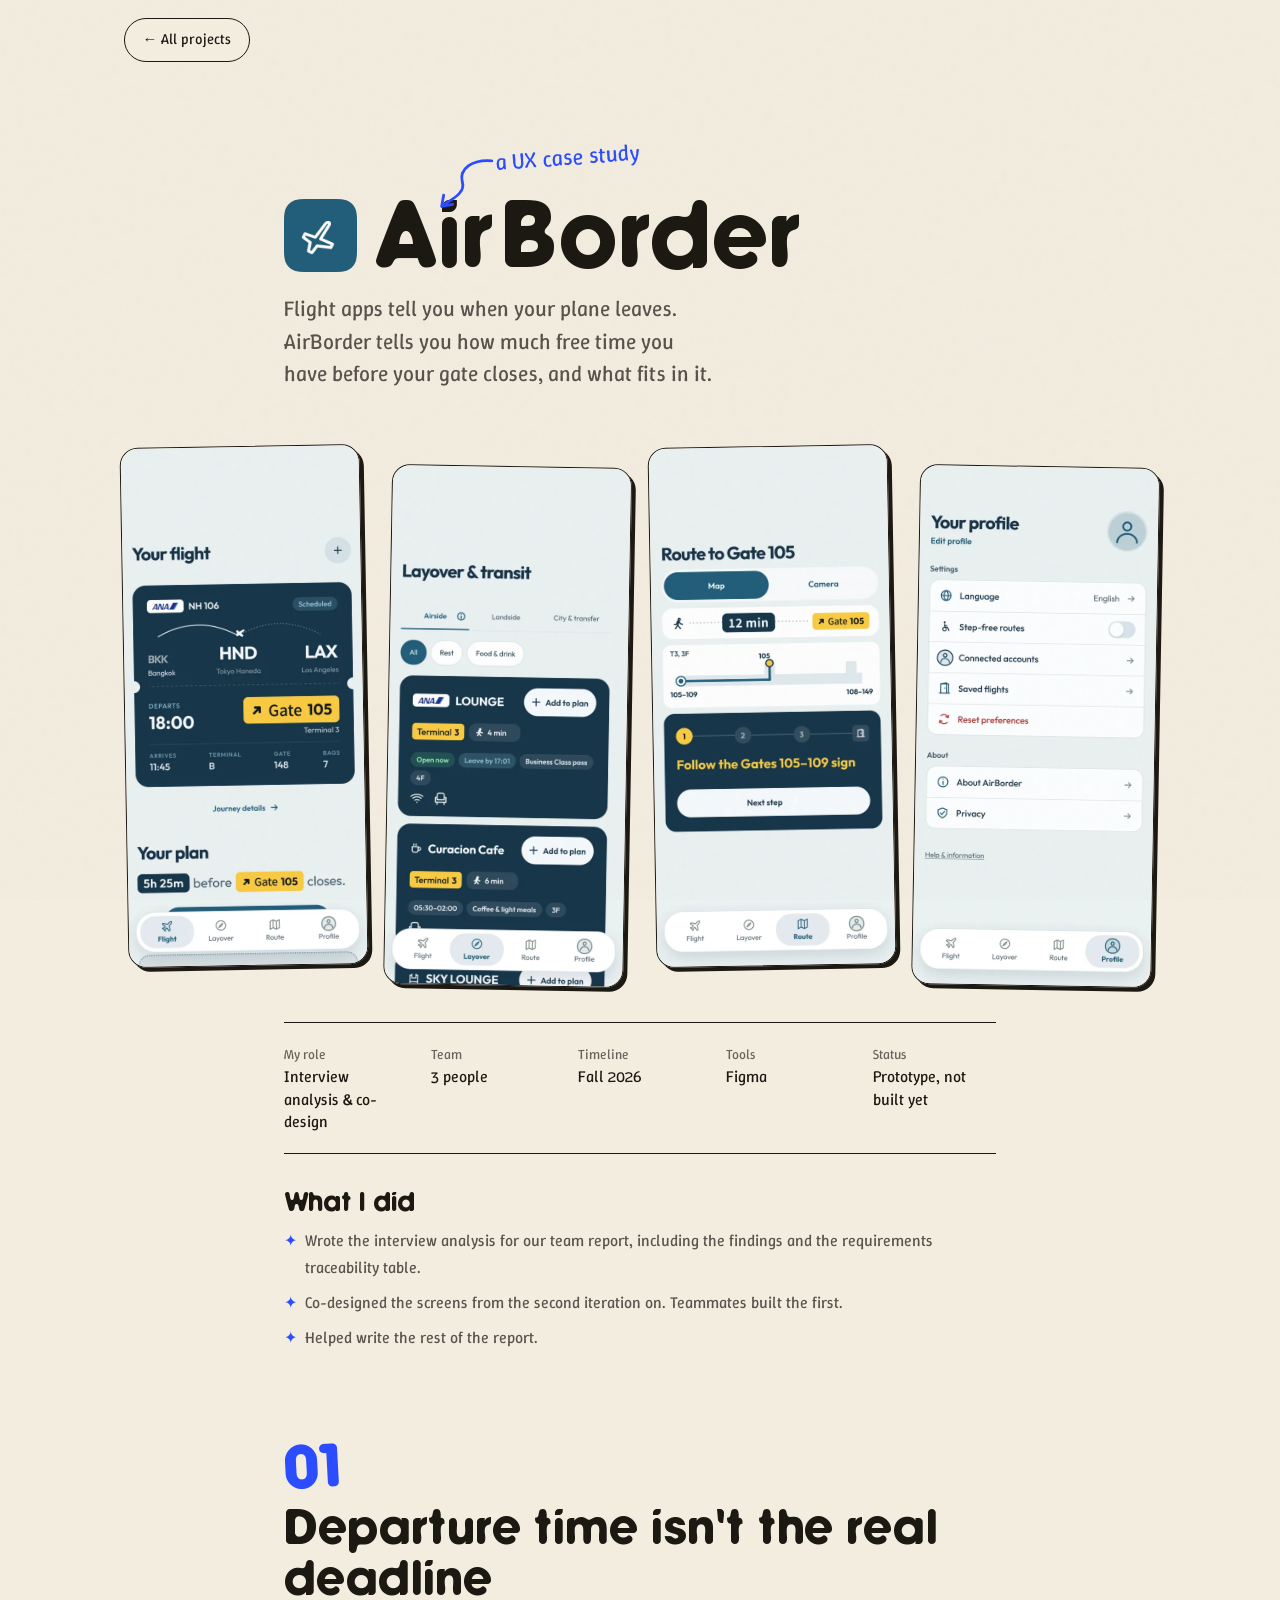
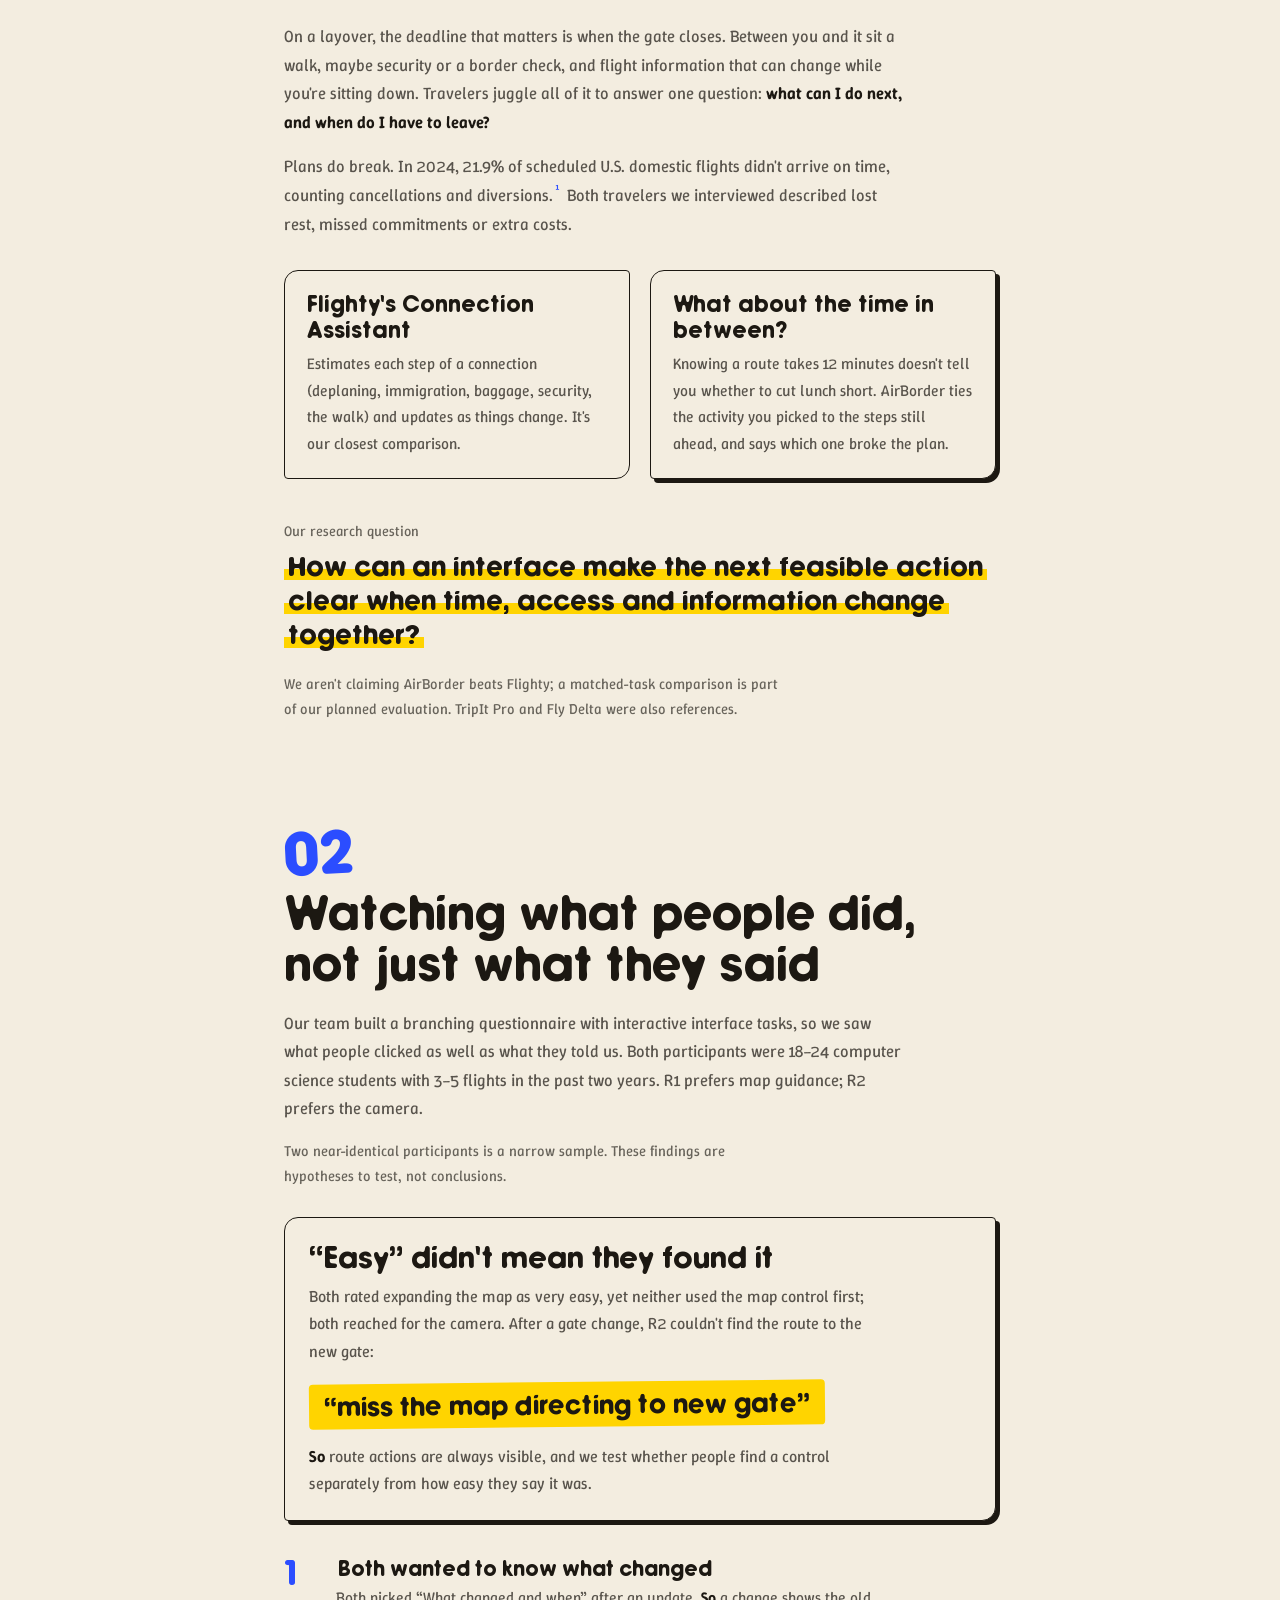
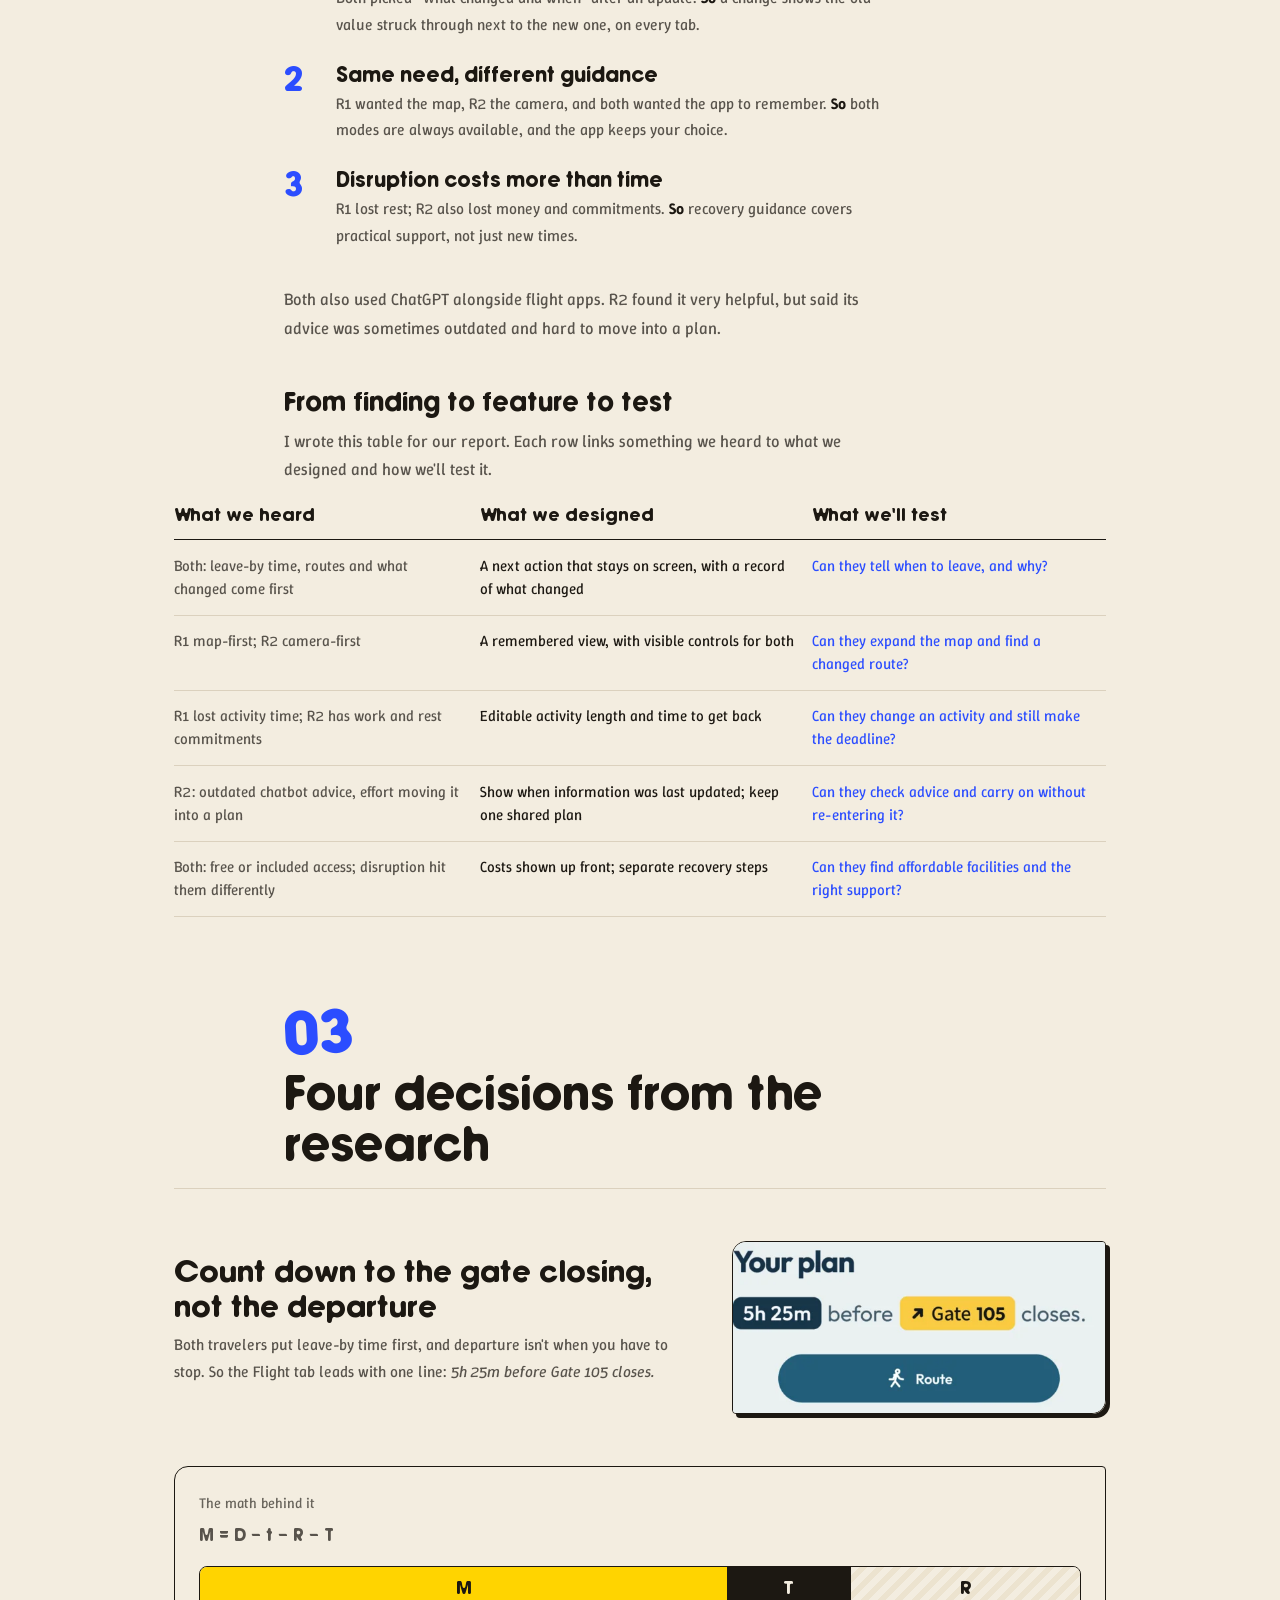
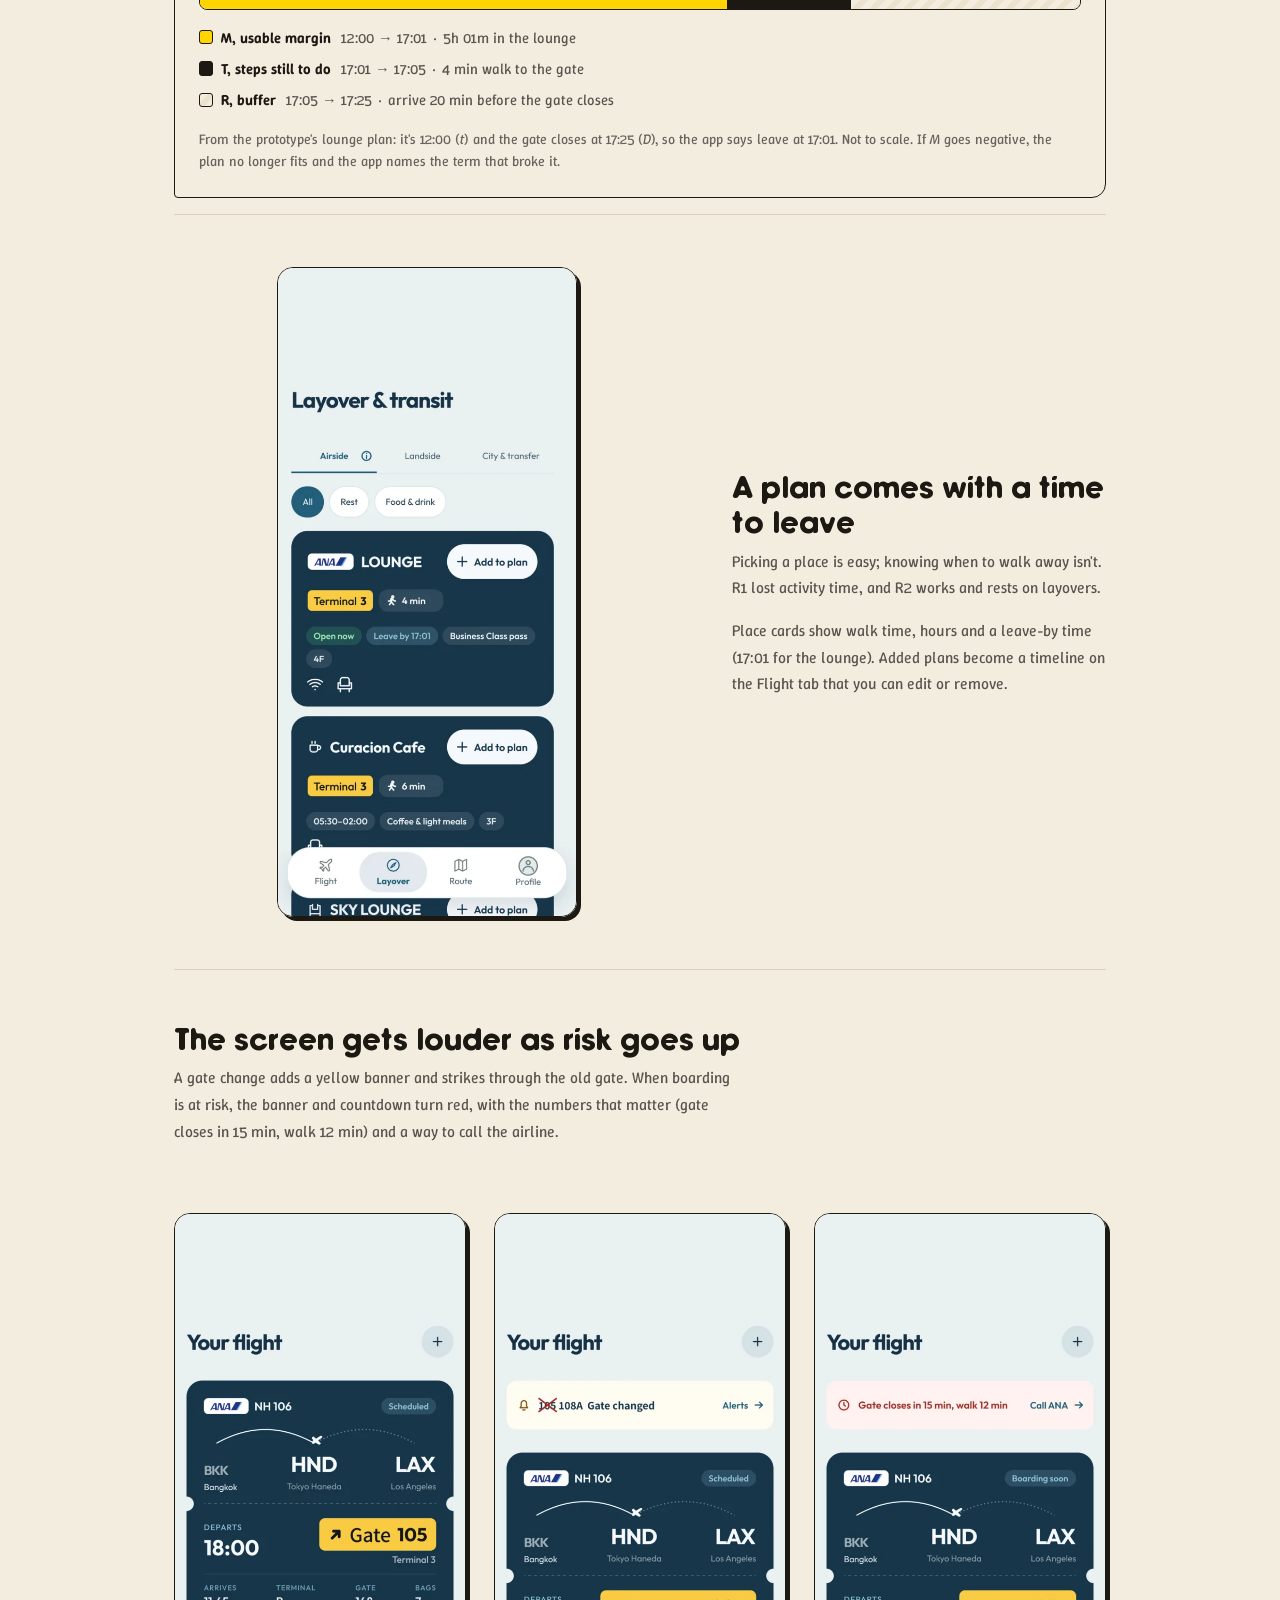
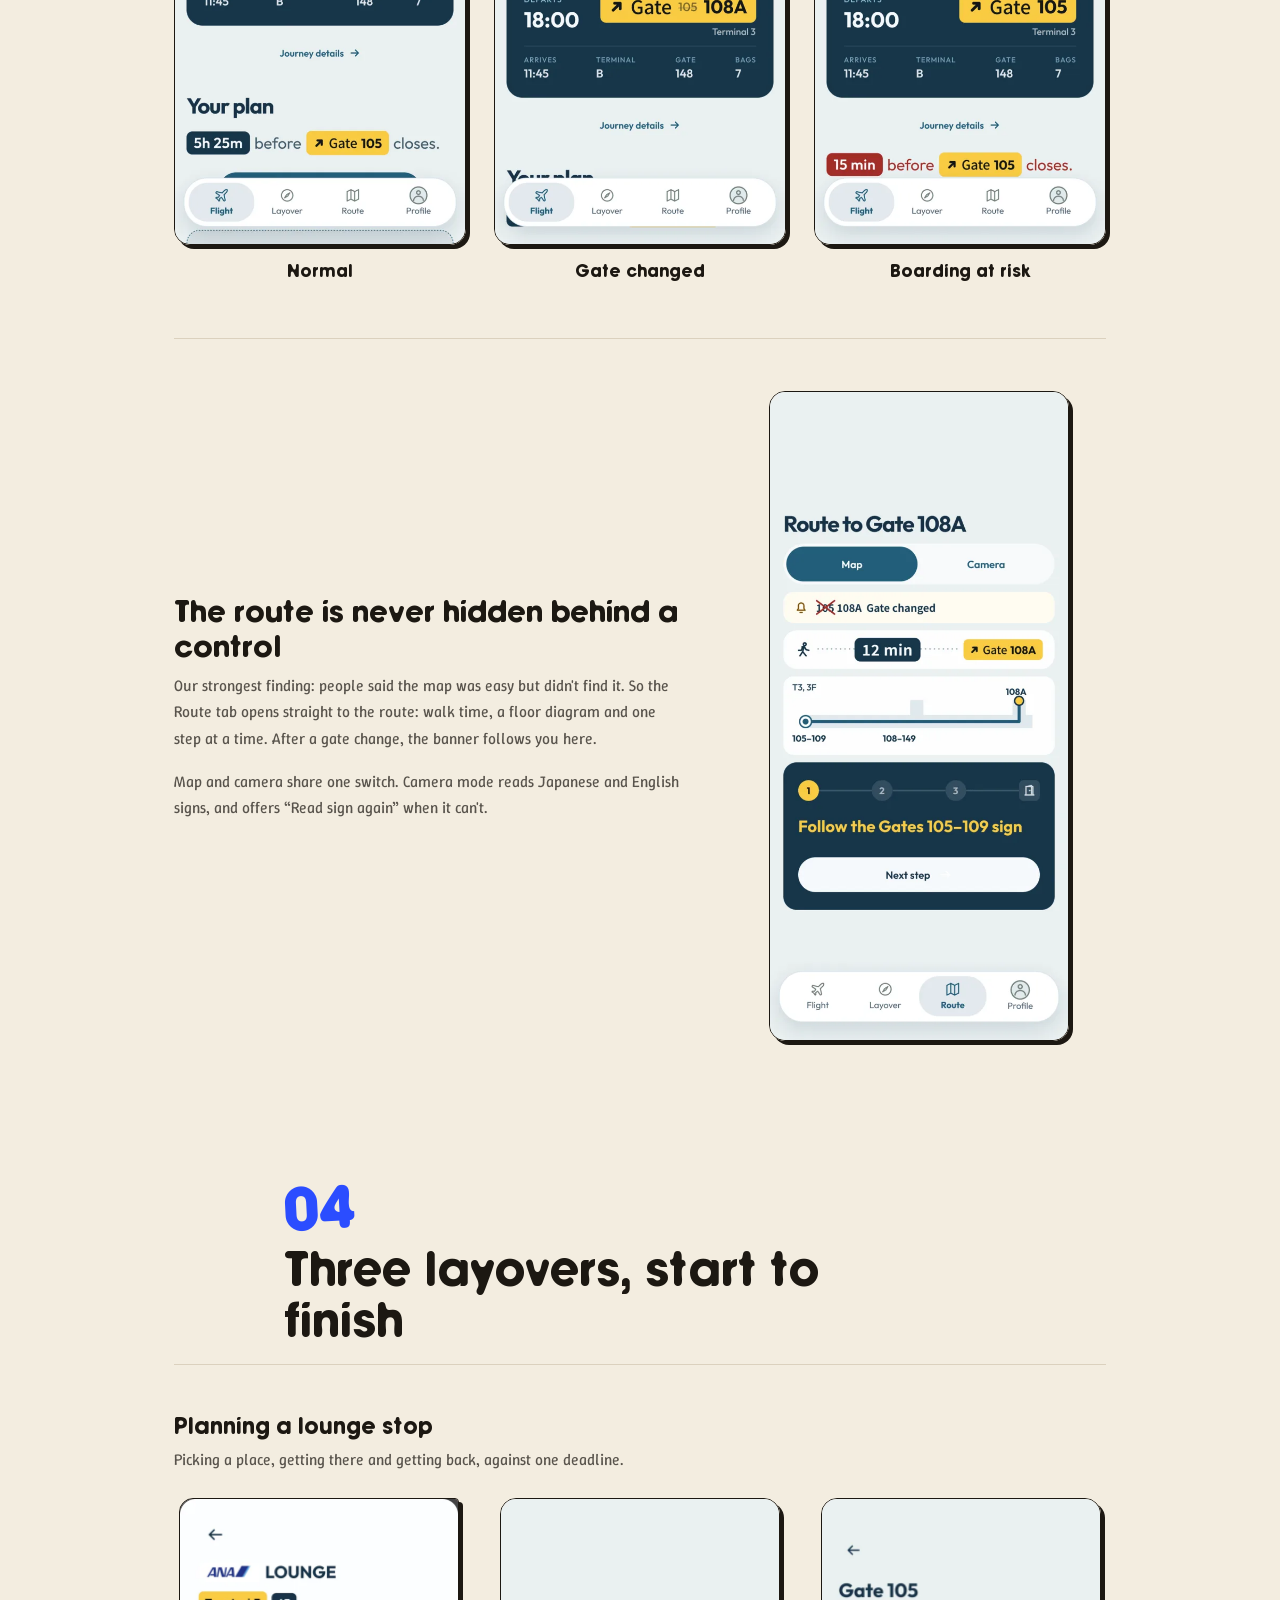
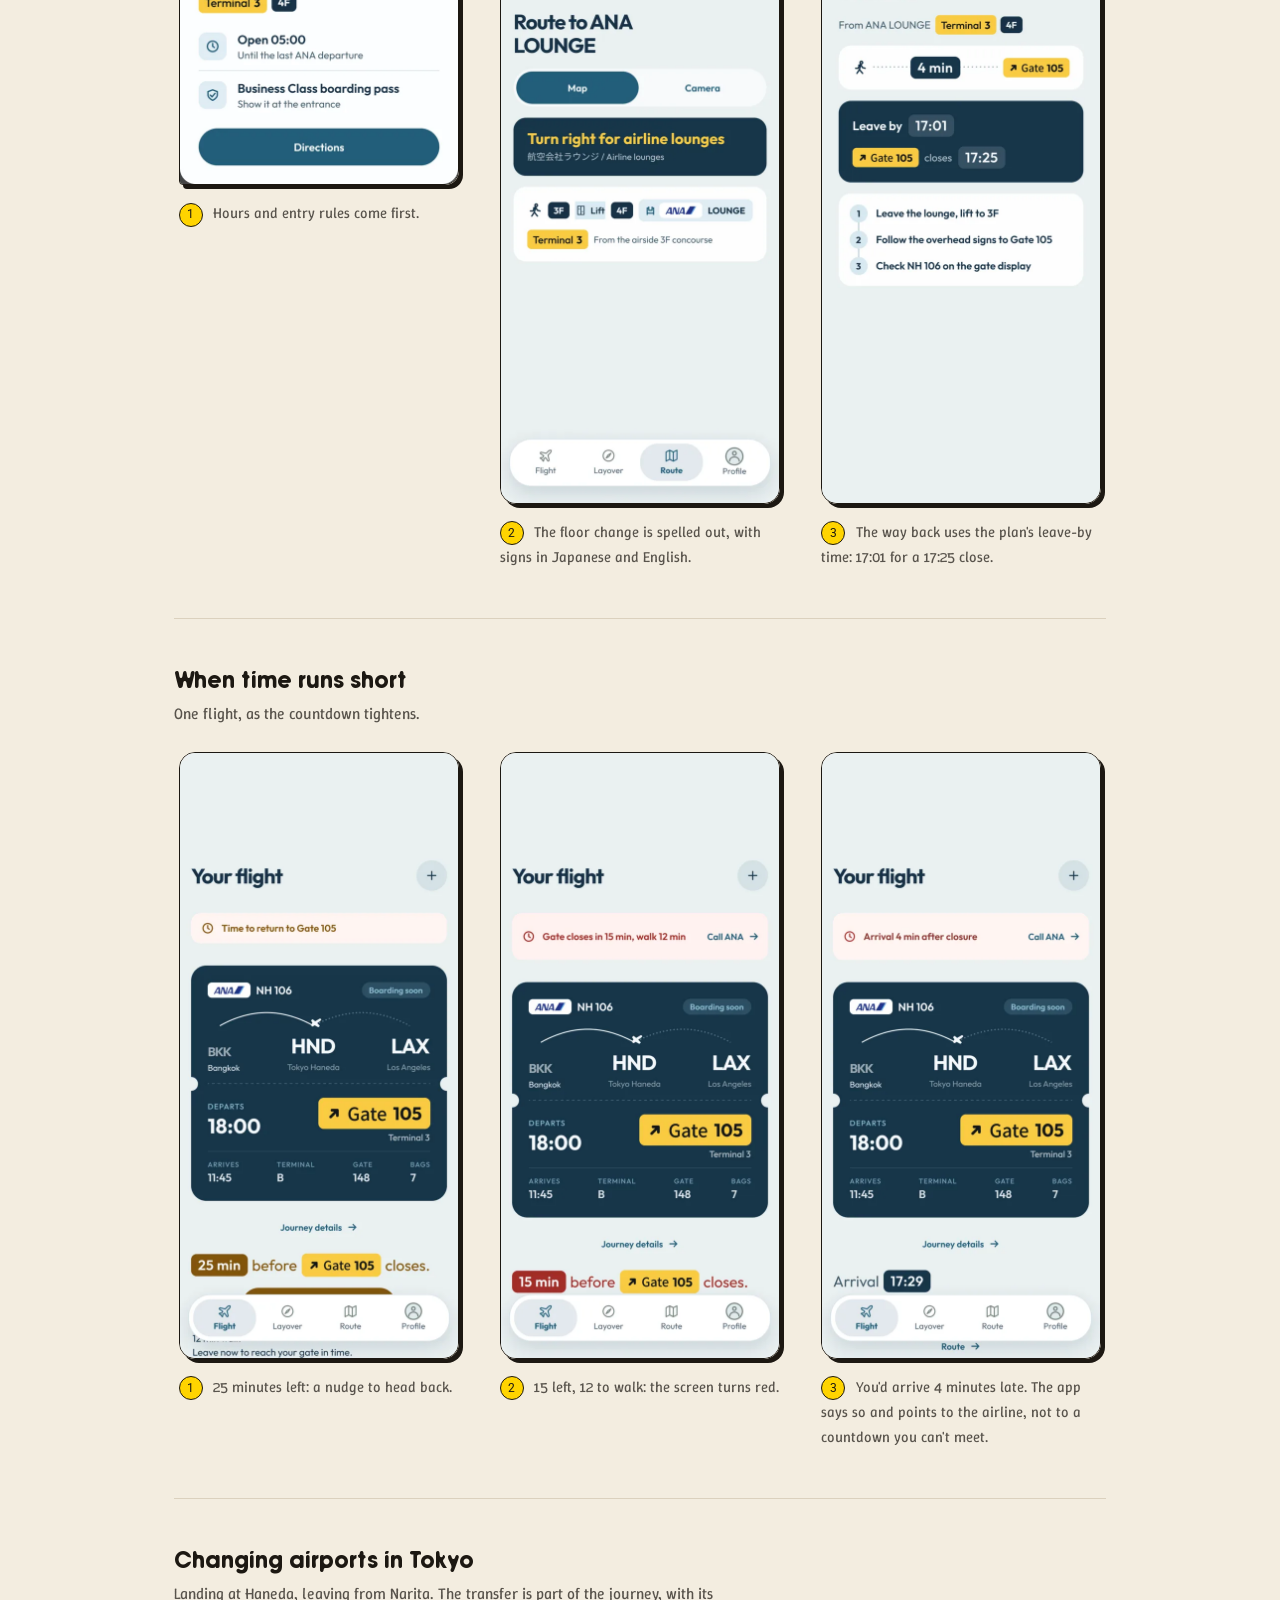
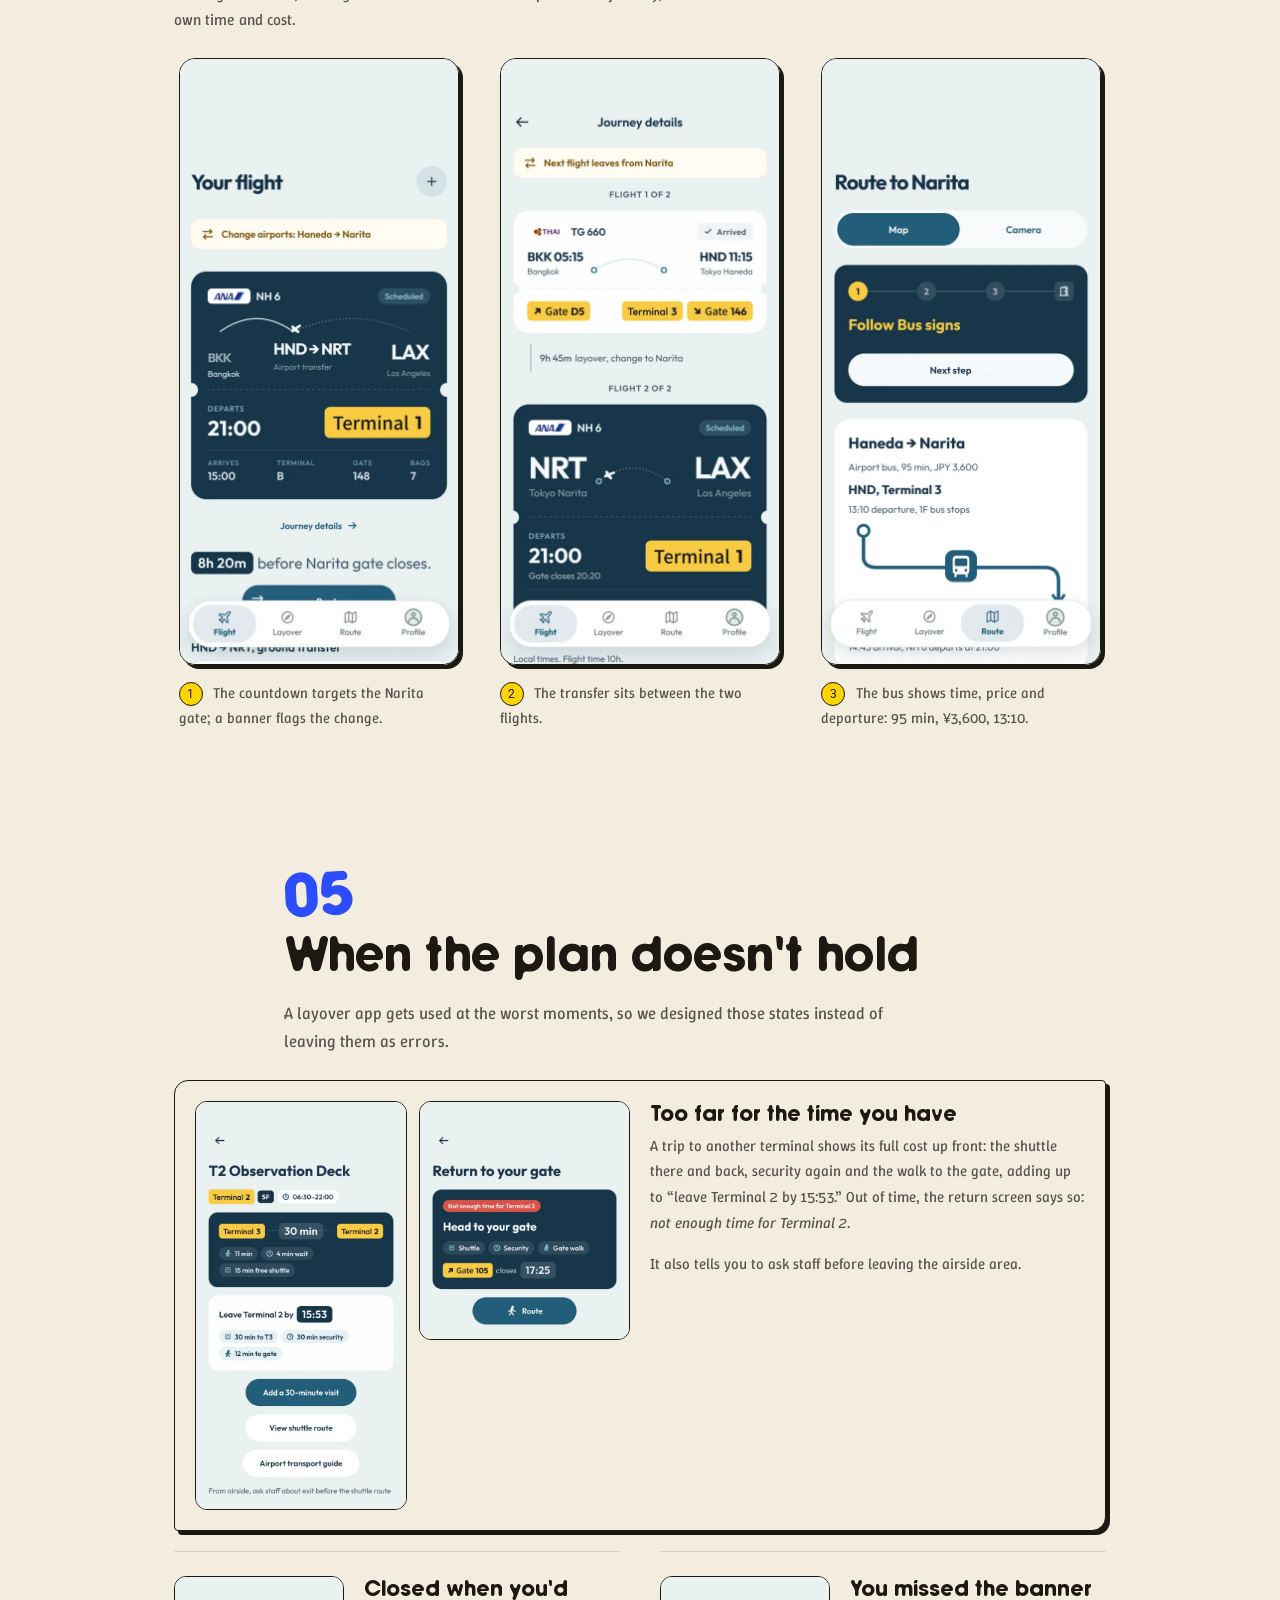
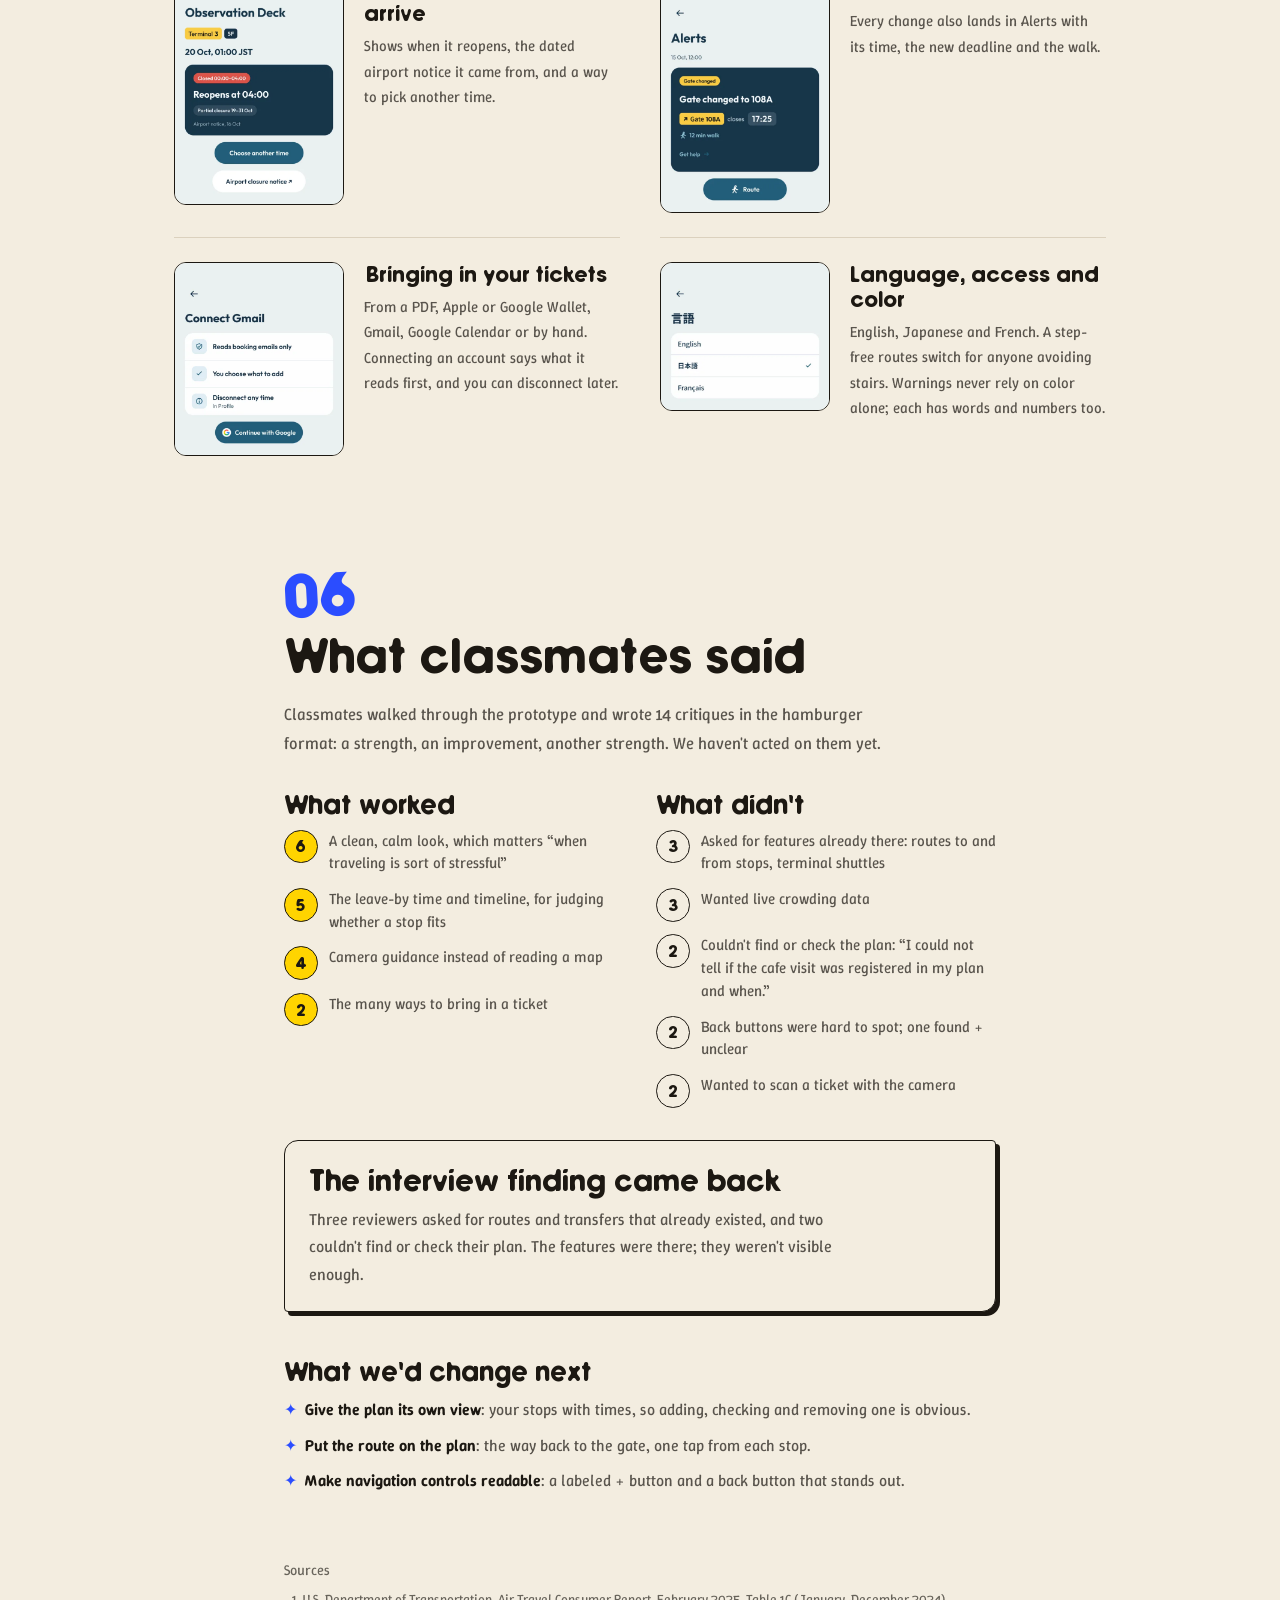
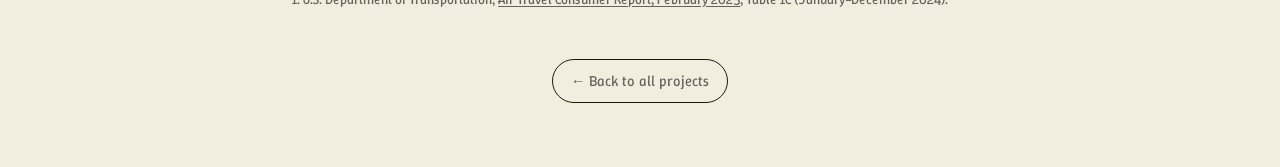
==== commit 35ea9414: "feat: add hand-written margin note for project categories and update styles - Introduced a new proje" ====
--- a/airborder/index.html
+++ b/airborder/index.html
@@ -3,14 +3,14 @@
 <head>
 <meta charset="UTF-8">
 <meta name="viewport" content="width=device-width, initial-scale=1.0">
-<title>AirBorder — UX case study | Mark Anjoul</title>
+<title>AirBorder · UX case study | Mark Anjoul</title>
 <meta name="description" content="A layover companion that tells travelers how much free time they have before their next gate closes. Interview research, requirements traceability and a Figma prototype from a USF HCI team project.">
 <meta name="theme-color" content="#f3ede0">
 <link rel="canonical" href="https://markanjoul.com/airborder/">
 
 <meta property="og:type" content="article">
 <meta property="og:url" content="https://markanjoul.com/airborder/">
-<meta property="og:title" content="AirBorder — UX case study">
+<meta property="og:title" content="AirBorder: a UX case study">
 <meta property="og:description" content="How much free time do you have before your next gate closes? A layover companion, from interviews to prototype.">
 <meta property="og:image" content="https://markanjoul.com/assets/airborder/og.jpg">
 <meta property="og:image:width" content="1200">
@@ -34,9 +34,9 @@
   <!-- 1. HERO -->
   <section class="cs-hero" aria-labelledby="cs-title">
     <div class="cs-wrap">
-      <p class="cs-kicker">UX case study · HCI team project</p>
-      <h1 id="cs-title" class="cs-h1">AirBorder</h1>
-      <p class="cs-lede">Flight apps tell you when your plane leaves. AirBorder tells you how much free time you have before your next gate closes, and what fits in it.</p>
+      <p class="cs-kicker"><span class="hand-note"><svg class="hand-note-arrow" viewBox="0 0 46 40" aria-hidden="true"><path d="M44 4 C 30 2, 20 8, 22 18 C 24 26, 12 30, 6 34 M6 34 l 8 -1 M6 34 l 2 -8"/></svg>a UX case study</span></p>
+      <h1 id="cs-title" class="cs-h1"><img class="proj-logo" src="../assets/airborder/icon.webp" alt="" width="40" height="40">AirBorder</h1>
+      <p class="cs-lede">Flight apps tell you when your plane leaves. AirBorder tells you how much free time you have before your gate closes, and what fits in it.</p>
     </div>
 
     <div class="cs-hero-shots">
@@ -61,8 +61,8 @@
 
       <h2 class="cs-h3">What I did</h2>
       <ul class="cs-list">
-        <li>Wrote the interview analysis in our team report: the findings and the requirements traceability table.</li>
-        <li>Co-designed the screens with the team from the second iteration on. Teammates built the first iteration.</li>
+        <li>Wrote the interview analysis for our team report, including the findings and the requirements traceability table.</li>
+        <li>Co-designed the screens from the second iteration on. Teammates built the first.</li>
         <li>Helped write the rest of the report.</li>
       </ul>
     </div>
@@ -71,83 +71,64 @@
   <!-- 2. THE PROBLEM -->
   <section class="cs-section cs-reveal" aria-labelledby="cs-problem">
     <div class="cs-wrap">
-      <p class="cs-num">01 · The problem</p>
-      <h2 id="cs-problem" class="cs-h2">A departure time is not a deadline you can plan around</h2>
-      <p>On a layover, “my flight leaves at 18:00” doesn't tell you when to stop eating. The real deadline is when the gate closes, and between you and it sit a walk, maybe a security or border check, maybe baggage, and flight information that can change while you're sitting down.</p>
-      <p>Travelers combine all of that in their heads to decide one thing: <strong>what can I do next, and when do I have to leave?</strong> When the plan breaks, the cost is real. In 2024, 21.9% of scheduled U.S. domestic flights didn't arrive on time, counting cancellations and diversions.<a class="cs-cite" href="#src-dot" aria-label="Source: U.S. Department of Transportation">¹</a> The two travelers we interviewed described lost rest, missed commitments and extra costs.</p>
+      <p class="cs-num" aria-hidden="true">01</p>
+      <h2 id="cs-problem" class="cs-h2">Departure time isn't the real deadline</h2>
+      <p>On a layover, the deadline that matters is when the gate closes. Between you and it sit a walk, maybe security or a border check, and flight information that can change while you're sitting down. Travelers juggle all of it to answer one question: <strong>what can I do next, and when do I have to leave?</strong></p>
+      <p>Plans do break. In 2024, 21.9% of scheduled U.S. domestic flights didn't arrive on time, counting cancellations and diversions.<a class="cs-cite" href="#src-dot" aria-label="Source: U.S. Department of Transportation">¹</a> Both travelers we interviewed described lost rest, missed commitments or extra costs.</p>
 
       <div class="cs-compare">
         <div class="cs-card">
-          <p class="cs-card-label">What exists</p>
           <h3 class="cs-card-title">Flighty's Connection Assistant</h3>
-          <p>Estimates the steps of a connection (deplaning, immigration, baggage, security, getting to the gate) and updates the status as conditions change. It overlaps the most with AirBorder, so it's our main comparison.</p>
+          <p>Estimates each step of a connection (deplaning, immigration, baggage, security, the walk) and updates as things change. It's our closest comparison.</p>
         </div>
         <div class="cs-card cs-card-accent">
-          <p class="cs-card-label">The gap we're testing</p>
           <h3 class="cs-card-title">What about the time in between?</h3>
-          <p>Knowing a route takes 12 minutes doesn't tell you whether to cut lunch short, stop working or skip the city visit. AirBorder ties the activity you chose to the steps you still have to do, and says which constraint changed when the plan stops working.</p>
+          <p>Knowing a route takes 12 minutes doesn't tell you whether to cut lunch short. AirBorder ties the activity you picked to the steps still ahead, and says which one broke the plan.</p>
         </div>
       </div>
 
       <blockquote class="cs-question">
         <p class="cs-card-label">Our research question</p>
-        <p>How can an interface make the next feasible action understandable when time, access and information change together?</p>
+        <p><span>How can an interface make the next feasible action clear when time, access and information change together?</span></p>
       </blockquote>
-      <p class="cs-note">We aren't claiming AirBorder beats Flighty. Comparing the two on matched tasks is part of the evaluation we've planned. TripIt Pro and the Fly Delta app were reference points too.</p>
+      <p class="cs-note">We aren't claiming AirBorder beats Flighty; a matched-task comparison is part of our planned evaluation. TripIt Pro and Fly Delta were also references.</p>
     </div>
   </section>
 
   <!-- 3. RESEARCH -->
   <section class="cs-section cs-reveal" aria-labelledby="cs-research">
     <div class="cs-wrap">
-      <p class="cs-num">02 · Research</p>
-      <h2 id="cs-research" class="cs-h2">Two interviews, read for what people did, not only what they said</h2>
-      <p>We interviewed travelers through a digital questionnaire our team built. It branched into follow-up questions based on earlier answers and included interactive interface tasks, so we could see what people clicked as well as what they told us. Both participants completed it on their own.</p>
-
-      <div class="cs-people">
-        <div class="cs-card">
-          <p class="cs-card-label">Participant R1</p>
-          <p>18–24, computer science student, 3–5 flights in the past two years. Prefers map-first guidance.</p>
-        </div>
-        <div class="cs-card">
-          <p class="cs-card-label">Participant R2</p>
-          <p>18–24, computer science student, 3–5 flights in the past two years. Prefers camera guidance with the map hidden until opened.</p>
-        </div>
-      </div>
-      <p class="cs-note">Two people with nearly the same profile (students, CS, English-speaking, iPhone users) is a small, narrow sample. These findings are hypotheses to test, not conclusions about travelers in general.</p>
-
-      <h3 class="cs-h3 cs-sub">What we found</h3>
-
-      <div class="cs-insight cs-insight-lead">
-        <p class="cs-card-label">Finding 1 · the one that changed the design most</p>
-        <h4 class="cs-card-title">“Easy” didn't mean they found it</h4>
-        <p>Both travelers rated expanding the map as very easy. Yet neither used the dedicated map-expansion control first; both reached for the camera. After a gate change, R2 couldn't find the action that leads to the new gate and wrote:</p>
+      <p class="cs-num" aria-hidden="true">02</p>
+      <h2 id="cs-research" class="cs-h2">Watching what people did, not just what they said</h2>
+      <p>Our team built a branching questionnaire with interactive interface tasks, so we saw what people clicked as well as what they told us. Both participants were 18–24 computer science students with 3–5 flights in the past two years. R1 prefers map guidance; R2 prefers the camera.</p>
+      <p class="cs-note">Two near-identical participants is a narrow sample. These findings are hypotheses to test, not conclusions.</p>
+
+      <div class="cs-insight-lead">
+        <h3 class="cs-card-title">“Easy” didn't mean they found it</h3>
+        <p>Both rated expanding the map as very easy, yet neither used the map control first; both reached for the camera. After a gate change, R2 couldn't find the route to the new gate:</p>
         <blockquote class="cs-quote">“miss the map directing to new gate”</blockquote>
-        <p><strong>Design response:</strong> route actions are explicit and always visible, and we measure whether people find a control separately from how easy they say it was.</p>
-      </div>
-
-      <div class="cs-insights">
-        <div class="cs-insight">
-          <h4 class="cs-card-title">Both wanted to know what changed</h4>
-          <p>Both put leave-by time, routes and explanations of changes first, and both picked “What changed and when” as what they wanted after an update.</p>
-          <p><strong>Response:</strong> a change shows the old value struck through next to the new one, on every tab.</p>
-        </div>
-        <div class="cs-insight">
-          <h4 class="cs-card-title">Same need, different guidance</h4>
-          <p>R1 wanted the map first; R2 wanted the camera. Both wanted the app to remember their choice.</p>
-          <p><strong>Response:</strong> both modes are always available, and the app remembers which one you used.</p>
-        </div>
-        <div class="cs-insight">
-          <h4 class="cs-card-title">Disruption costs more than time</h4>
-          <p>R1 described stress and lost rest. R2 described extra costs and missed commitments too.</p>
-          <p><strong>Response:</strong> recovery guidance covers practical support, not just new times.</p>
-        </div>
-      </div>
-
-      <p>Their tools showed a gap too. Both used Google Flights, airline or airport apps and ChatGPT. R2 rated ChatGPT very helpful but also said its advice was sometimes outdated and took effort to move into an itinerary. And both preferred free or included facility access, like rest seating or a lounge through their ticket.</p>
+        <p><strong>So</strong> route actions are always visible, and we test whether people find a control separately from how easy they say it was.</p>
+      </div>
+
+      <ol class="cs-findings">
+        <li>
+          <h3 class="cs-card-title">Both wanted to know what changed</h3>
+          <p>Both picked “What changed and when” after an update. <strong>So</strong> a change shows the old value struck through next to the new one, on every tab.</p>
+        </li>
+        <li>
+          <h3 class="cs-card-title">Same need, different guidance</h3>
+          <p>R1 wanted the map, R2 the camera, and both wanted the app to remember. <strong>So</strong> both modes are always available, and the app keeps your choice.</p>
+        </li>
+        <li>
+          <h3 class="cs-card-title">Disruption costs more than time</h3>
+          <p>R1 lost rest; R2 also lost money and commitments. <strong>So</strong> recovery guidance covers practical support, not just new times.</p>
+        </li>
+      </ol>
+
+      <p>Both also used ChatGPT alongside flight apps. R2 found it very helpful, but said its advice was sometimes outdated and hard to move into a plan.</p>
 
       <h3 class="cs-h3 cs-sub">From finding to feature to test</h3>
-      <p>I wrote this analysis for our team report, including the table below. Each row ties a design decision to something a participant said or did, and to the question our evaluation has to answer.</p>
+      <p>I wrote this table for our report. Each row links something we heard to what we designed and how we'll test it.</p>
     </div>
 
     <div class="cs-wrap cs-wrap-wide">
@@ -190,18 +171,15 @@
   <!-- 4. DESIGN DECISIONS -->
   <section class="cs-section cs-reveal" aria-labelledby="cs-decisions">
     <div class="cs-wrap">
-      <p class="cs-num">03 · Design decisions</p>
-      <h2 id="cs-decisions" class="cs-h2">Four decisions, each tied to something we heard</h2>
+      <p class="cs-num" aria-hidden="true">03</p>
+      <h2 id="cs-decisions" class="cs-h2">Four decisions from the research</h2>
     </div>
 
     <div class="cs-wrap cs-wrap-wide">
-      <!-- 4a. Time budget -->
       <article class="cs-decision">
         <div class="cs-decision-text">
-          <p class="cs-card-label">Decision 1</p>
           <h3 class="cs-card-title">Count down to the gate closing, not the departure</h3>
-          <p><strong>Problem:</strong> both travelers put leave-by time first, and a departure time isn't the moment you have to stop.</p>
-          <p><strong>Decision:</strong> the Flight tab leads with one sentence: <em>5h 25m before Gate 105 closes.</em> The number is time left until the gate closes, the deadline that actually matters.</p>
+          <p>Both travelers put leave-by time first, and departure isn't when you have to stop. So the Flight tab leads with one line: <em>5h 25m before Gate 105 closes.</em></p>
         </div>
         <figure class="cs-shot cs-shot-flat">
           <img src="../assets/airborder/plan-countdown.webp" width="560" height="257" loading="lazy" decoding="async"
@@ -221,16 +199,14 @@
           <li><i class="cs-key cs-seg-t"></i><b>T, steps still to do</b> 17:01 → 17:05 · 4 min walk to the gate</li>
           <li><i class="cs-key cs-seg-r"></i><b>R, buffer</b> 17:05 → 17:25 · arrive 20 min before the gate closes</li>
         </ul>
-        <figcaption id="cs-budget-cap">From the lounge plan in our prototype: now (<i>t</i>) is 12:00 and the gate closes (<i>D</i>) at 17:25, so the app says leave at 17:01. The bar isn't to scale. If <i>M</i> drops below zero the plan no longer fits, and the interface names the term that caused it, such as a longer walk or a gate change.</figcaption>
+        <figcaption id="cs-budget-cap">From the prototype's lounge plan: it's 12:00 (<i>t</i>) and the gate closes at 17:25 (<i>D</i>), so the app says leave at 17:01. Not to scale. If <i>M</i> goes negative, the plan no longer fits and the app names the term that broke it.</figcaption>
       </figure>
 
-      <!-- 4b. Plans feed the budget -->
       <article class="cs-decision cs-decision-flip">
         <div class="cs-decision-text">
-          <p class="cs-card-label">Decision 2</p>
           <h3 class="cs-card-title">A plan comes with a time to leave</h3>
-          <p><strong>Problem:</strong> R1 lost the activity time they wanted; R2 works and rests during layovers. Picking a place is easy. Knowing when to walk away from it isn't.</p>
-          <p><strong>Decision:</strong> place cards on the Layover tab show walk time and opening details before you add them, and the lounge card says when you'd have to leave (17:01). Once added, the plan becomes a timeline on the Flight tab (Now → Leave → At gate → Gate closes) that you can edit or remove.</p>
+          <p>Picking a place is easy; knowing when to walk away isn't. R1 lost activity time, and R2 works and rests on layovers.</p>
+          <p>Place cards show walk time, hours and a leave-by time (17:01 for the lounge). Added plans become a timeline on the Flight tab that you can edit or remove.</p>
         </div>
         <figure class="cs-shot">
           <img src="../assets/airborder/main-layover.webp" width="560" height="1218" loading="lazy" decoding="async"
@@ -238,13 +214,10 @@
         </figure>
       </article>
 
-      <!-- 4c. Escalating states -->
       <article class="cs-decision cs-decision-wide">
         <div class="cs-decision-text">
-          <p class="cs-card-label">Decision 3</p>
-          <h3 class="cs-card-title">The screen gets louder as the risk goes up</h3>
-          <p><strong>Problem:</strong> both travelers wanted to know what changed, and their disruptions cost them different things: R1 rest, R2 money and missed commitments.</p>
-          <p><strong>Decision:</strong> the Flight tab has three states. A gate change adds a yellow banner and strikes through the old gate. When boarding is at risk, the banner and countdown turn red and give the numbers that matter (gate closes in 15 min, walk 12 min) plus a way to call the airline.</p>
+          <h3 class="cs-card-title">The screen gets louder as risk goes up</h3>
+          <p>A gate change adds a yellow banner and strikes through the old gate. When boarding is at risk, the banner and countdown turn red, with the numbers that matter (gate closes in 15 min, walk 12 min) and a way to call the airline.</p>
         </div>
         <div class="cs-trio">
           <figure class="cs-shot">
@@ -265,13 +238,11 @@
         </div>
       </article>
 
-      <!-- 4d. Wayfinding -->
       <article class="cs-decision">
         <div class="cs-decision-text">
-          <p class="cs-card-label">Decision 4</p>
           <h3 class="cs-card-title">The route is never hidden behind a control</h3>
-          <p><strong>Problem:</strong> our strongest finding. Both travelers said the map was easy, but neither found the map control first, and R2 missed the route to the new gate.</p>
-          <p><strong>Decision:</strong> the Route tab opens straight to the route: walk time, a floor diagram and numbered steps with one instruction at a time. After a gate change, the same banner follows you here. Map and camera sit side by side as one switch. In camera mode, the app reads bilingual signs (Japanese and English) and offers “Read sign again” when it can't read one.</p>
+          <p>Our strongest finding: people said the map was easy but didn't find it. So the Route tab opens straight to the route: walk time, a floor diagram and one step at a time. After a gate change, the banner follows you here.</p>
+          <p>Map and camera share one switch. Camera mode reads Japanese and English signs, and offers “Read sign again” when it can't.</p>
         </div>
         <figure class="cs-shot">
           <img src="../assets/airborder/route108.webp" width="560" height="1218" loading="lazy" decoding="async"
@@ -284,38 +255,36 @@
   <!-- 5. KEY FLOWS -->
   <section class="cs-section cs-reveal" aria-labelledby="cs-flows">
     <div class="cs-wrap">
-      <p class="cs-num">04 · Key flows</p>
+      <p class="cs-num" aria-hidden="true">04</p>
       <h2 id="cs-flows" class="cs-h2">Three layovers, start to finish</h2>
     </div>
 
     <div class="cs-wrap cs-wrap-wide">
-      <!-- Flow A -->
       <div class="cs-flow">
         <h3 class="cs-card-title">Planning a lounge stop</h3>
-        <p class="cs-flow-lede">Picking a place, getting there and getting back, all against the same deadline.</p>
+        <p class="cs-flow-lede">Picking a place, getting there and getting back, against one deadline.</p>
         <ol class="cs-steps" tabindex="0" aria-label="Planning a lounge stop, 3 screens">
           <li>
             <img src="../assets/airborder/lounge-card.webp" width="560" height="576" loading="lazy" decoding="async" class="cs-step-card"
                  alt="ANA Lounge details: Terminal 3, 4F. Open 05:00 until the last ANA departure. Entry needs a Business Class boarding pass, shown at the entrance. A Directions button.">
-            <p><b>1</b> Access rules come first: opening hours and what you need to get in.</p>
+            <p><b>1</b> Hours and entry rules come first.</p>
           </li>
           <li>
             <img src="../assets/airborder/lounge-route.webp" width="560" height="1218" loading="lazy" decoding="async"
                  alt="Route to ANA Lounge in map mode: “Turn right for airline lounges” with the sign text in Japanese and English, then 3F, lift, 4F, ANA Lounge, from the airside 3F concourse.">
-            <p><b>2</b> The floor change is spelled out (3F, lift, 4F), with the sign text in Japanese and English.</p>
+            <p><b>2</b> The floor change is spelled out, with signs in Japanese and English.</p>
           </li>
           <li>
             <img src="../assets/airborder/lounge-return.webp" width="560" height="1218" loading="lazy" decoding="async"
                  alt="Gate 105 from ANA Lounge: a 4 minute walk, Leave by 17:01, Gate 105 closes 17:25, and three steps: leave the lounge and take the lift to 3F, follow the overhead signs to Gate 105, check NH 106 on the gate display.">
-            <p><b>3</b> The way back shows the same leave-by time as the plan: 17:01 for a gate that closes at 17:25.</p>
+            <p><b>3</b> The way back uses the plan's leave-by time: 17:01 for a 17:25 close.</p>
           </li>
         </ol>
       </div>
 
-      <!-- Flow B -->
       <div class="cs-flow">
         <h3 class="cs-card-title">When time runs short</h3>
-        <p class="cs-flow-lede">The same flight as the countdown gets tighter. Each state says what's left and what to do next.</p>
+        <p class="cs-flow-lede">One flight, as the countdown tightens.</p>
         <ol class="cs-steps" tabindex="0" aria-label="When time runs short, 3 screens">
           <li>
             <img src="../assets/airborder/return.webp" width="560" height="1218" loading="lazy" decoding="async"
@@ -325,35 +294,34 @@
           <li>
             <img src="../assets/airborder/risk.webp" width="560" height="1218" loading="lazy" decoding="async"
                  alt="Boarding at risk: a red banner reads “Gate closes in 15 min, walk 12 min” with a Call ANA link, and the countdown chip turns red at 15 min.">
-            <p><b>2</b> 15 minutes left, 12 to walk: the screen turns red and offers to call the airline.</p>
+            <p><b>2</b> 15 left, 12 to walk: the screen turns red.</p>
           </li>
           <li>
             <img src="../assets/airborder/assist.webp" width="560" height="1218" loading="lazy" decoding="async"
                  alt="Boarding assistance: a banner reads “Arrival 4 min after closure” with a Call ANA link, and the plan shows Arrival 17:29.">
-            <p><b>3</b> You'd arrive 4 minutes after the gate closes. The app says so plainly and points to the airline, instead of a countdown that can't be met.</p>
+            <p><b>3</b> You'd arrive 4 minutes late. The app says so and points to the airline, not to a countdown you can't meet.</p>
           </li>
         </ol>
       </div>
 
-      <!-- Flow C -->
       <div class="cs-flow">
         <h3 class="cs-card-title">Changing airports in Tokyo</h3>
-        <p class="cs-flow-lede">Landing at Haneda, leaving from Narita: the transfer is a step of the journey, with its own cost and timing.</p>
+        <p class="cs-flow-lede">Landing at Haneda, leaving from Narita. The transfer is part of the journey, with its own time and cost.</p>
         <ol class="cs-steps" tabindex="0" aria-label="Changing airports in Tokyo, 3 screens">
           <li>
             <img src="../assets/airborder/xfer-flight.webp" width="560" height="1218" loading="lazy" decoding="async"
                  alt="Flight tab during an airport change: a banner reads “Change airports: Haneda to Narita,” the ticket for NH 6 shows HND to NRT as an airport transfer and Terminal 1, and the countdown says 8h 20m before Narita gate closes.">
-            <p><b>1</b> The countdown points at the Narita gate, and a banner flags the airport change.</p>
+            <p><b>1</b> The countdown targets the Narita gate; a banner flags the change.</p>
           </li>
           <li>
             <img src="../assets/airborder/xfer-journey.webp" width="560" height="1218" loading="lazy" decoding="async"
                  alt="Journey details: “Next flight leaves from Narita,” flight 1 of 2 is TG 660 from Bangkok to Haneda, then a 9h 45m layover with a change to Narita, then flight 2 of 2, NH 6 from Narita.">
-            <p><b>2</b> Journey details puts the airport change between the two flights, with the layover length.</p>
+            <p><b>2</b> The transfer sits between the two flights.</p>
           </li>
           <li>
             <img src="../assets/airborder/xfer-route.webp" width="560" height="1218" loading="lazy" decoding="async"
                  alt="Route to Narita in map mode: step 1, Follow Bus signs, then Haneda to Narita by airport bus, 95 min, JPY 3,600, leaving Haneda Terminal 3 at 13:10 from the 1F bus stops.">
-            <p><b>3</b> The route shows the bus's travel time, price and departure (95 min, ¥3,600, 13:10), so the cost isn't a surprise.</p>
+            <p><b>3</b> The bus shows time, price and departure: 95 min, ¥3,600, 13:10.</p>
           </li>
         </ol>
       </div>
@@ -363,9 +331,9 @@
   <!-- 6. EDGE CASES & ACCESSIBILITY -->
   <section class="cs-section cs-reveal" aria-labelledby="cs-edges">
     <div class="cs-wrap">
-      <p class="cs-num">05 · Edge cases &amp; accessibility</p>
-      <h2 id="cs-edges" class="cs-h2">Designing for when the plan doesn't hold</h2>
-      <p>A layover app gets used at the worst moments: the place is closed, the gate moved, there isn't enough time. We designed those states on purpose instead of leaving them as error messages.</p>
+      <p class="cs-num" aria-hidden="true">05</p>
+      <h2 id="cs-edges" class="cs-h2">When the plan doesn't hold</h2>
+      <p>A layover app gets used at the worst moments, so we designed those states instead of leaving them as errors.</p>
     </div>
 
     <div class="cs-wrap cs-wrap-wide">
@@ -378,8 +346,8 @@
         </div>
         <div class="cs-edge-text">
           <h3 class="cs-card-title">Too far for the time you have</h3>
-          <p>A trip to another terminal shows its whole cost before you commit: the shuttle there, then the shuttle back, security again and the walk to the gate, which add up to “leave Terminal 2 by 15:53.” When there isn't enough time left, the return screen says so plainly: <em>not enough time for Terminal 2</em>.</p>
-          <p>Leaving the airside area is treated as its own question too. The screen tells you to ask staff about exiting before you take the shuttle.</p>
+          <p>A trip to another terminal shows its full cost up front: the shuttle there and back, security again and the walk to the gate, adding up to “leave Terminal 2 by 15:53.” Out of time, the return screen says so: <em>not enough time for Terminal 2</em>.</p>
+          <p>It also tells you to ask staff before leaving the airside area.</p>
         </div>
       </div>
 
@@ -389,7 +357,7 @@
                alt="Observation Deck on 20 October at 01:00: a red tag reads “Closed 00:00–04:00,” then “Reopens at 04:00,” a note about a partial closure from 19 to 31 October, and the source, an airport notice from 16 October. Buttons to choose another time or open the airport closure notice.">
           <div class="cs-edge-text">
             <h3 class="cs-card-title">Closed when you'd arrive</h3>
-            <p>A planned stop that turns out to be closed shows when it reopens and where that information came from (an airport notice, dated), plus a way to pick another time. It's the “show where information came from and when” rule from our research, applied to a closure.</p>
+            <p>Shows when it reopens, the dated airport notice it came from, and a way to pick another time.</p>
           </div>
         </div>
         <div class="cs-edge">
@@ -397,7 +365,7 @@
                alt="Alerts, 15 October 12:00: Gate changed to 108A, Gate 108A closes 17:25, 12 minute walk, a Get help link and a Route button.">
           <div class="cs-edge-text">
             <h3 class="cs-card-title">You missed the banner</h3>
-            <p>Every change also lands in Alerts with the time it happened, the new deadline and the walk, so “what changed and when” is still there after the banner is gone.</p>
+            <p>Every change also lands in Alerts with its time, the new deadline and the walk.</p>
           </div>
         </div>
         <div class="cs-edge">
@@ -405,15 +373,15 @@
                alt="Connect Gmail: three promises before connecting. Reads booking emails only. You choose what to add. Disconnect any time, in Profile. Then a Continue with Google button.">
           <div class="cs-edge-text">
             <h3 class="cs-card-title">Bringing in your tickets</h3>
-            <p>Flights can come in from a PDF, Apple or Google Wallet, Gmail or Google Calendar, or be typed in by hand. Connecting an account says what it reads before you agree, and you can disconnect it later. Our report called for imported information the traveler reviews and can remove; this is where that starts.</p>
+            <p>From a PDF, Apple or Google Wallet, Gmail, Google Calendar or by hand. Connecting an account says what it reads first, and you can disconnect later.</p>
           </div>
         </div>
         <div class="cs-edge">
           <img src="../assets/airborder/edge-lang.webp" width="560" height="490" loading="lazy" decoding="async"
                alt="The language setting shown in Japanese, titled 言語, with English, 日本語 (selected) and Français.">
           <div class="cs-edge-text">
-            <h3 class="cs-card-title">Language, routes and color</h3>
-            <p>The language setting offers English, Japanese and French, and sign text appears in both Japanese and English so it matches what's on the wall. Profile has a step-free routes switch for anyone who can't take stairs or escalators. Warnings don't rely on color alone. Each state also has words and numbers, like “Boarding at risk” or “Closed 00:00–04:00.”</p>
+            <h3 class="cs-card-title">Language, access and color</h3>
+            <p>English, Japanese and French. A step-free routes switch for anyone avoiding stairs. Warnings never rely on color alone; each has words and numbers too.</p>
           </div>
         </div>
       </div>
@@ -423,42 +391,41 @@
   <!-- 7. EVALUATION -->
   <section class="cs-section cs-reveal" aria-labelledby="cs-eval">
     <div class="cs-wrap">
-      <p class="cs-num">06 · Evaluation</p>
-      <h2 id="cs-eval" class="cs-h2">What classmates said after using it</h2>
-      <p>Classmates walked through the whole prototype and wrote a critique in the hamburger format: a strength, something to improve, then another strength. We got 14 written critiques. We haven't changed the design based on them yet; this is what they said and what we'd do next.</p>
+      <p class="cs-num" aria-hidden="true">06</p>
+      <h2 id="cs-eval" class="cs-h2">What classmates said</h2>
+      <p>Classmates walked through the prototype and wrote 14 critiques in the hamburger format: a strength, an improvement, another strength. We haven't acted on them yet.</p>
 
       <div class="cs-eval">
         <div>
           <h3 class="cs-h3">What worked</h3>
           <ul class="cs-tally">
-            <li><span>6</span>A clean, calm look. One reviewer said calm matters “when traveling is sort of stressful.”</li>
-            <li><span>5</span>The leave-by time and the timeline, for judging whether there's time for a stop</li>
-            <li><span>4</span>Camera guidance as an alternative to reading a map</li>
+            <li><span>6</span>A clean, calm look, which matters “when traveling is sort of stressful”</li>
+            <li><span>5</span>The leave-by time and timeline, for judging whether a stop fits</li>
+            <li><span>4</span>Camera guidance instead of reading a map</li>
             <li><span>2</span>The many ways to bring in a ticket</li>
           </ul>
         </div>
         <div>
           <h3 class="cs-h3">What didn't</h3>
           <ul class="cs-tally cs-tally-warn">
-            <li><span>3</span>Asking for features the prototype already has: a route to the gate, a route back from a planned stop, a shuttle transfer between terminals</li>
-            <li><span>3</span>Wanting live crowding: how busy a café is, or crowds slowing you down</li>
-            <li><span>2</span>The plan was hard to find and check: “I could not tell if the cafe visit was registered in my plan and when.”</li>
-            <li><span>2</span>Back buttons were hard to spot (one also found the + button unclear)</li>
-            <li><span>2</span>Wanting to scan a ticket with the camera instead of uploading a PDF</li>
+            <li><span>3</span>Asked for features already there: routes to and from stops, terminal shuttles</li>
+            <li><span>3</span>Wanted live crowding data</li>
+            <li><span>2</span>Couldn't find or check the plan: “I could not tell if the cafe visit was registered in my plan and when.”</li>
+            <li><span>2</span>Back buttons were hard to spot; one found + unclear</li>
+            <li><span>2</span>Wanted to scan a ticket with the camera</li>
           </ul>
         </div>
       </div>
 
       <div class="cs-insight-lead">
-        <p class="cs-card-label">The pattern</p>
-        <h3 class="cs-card-title">The interview finding showed up again</h3>
-        <p>Our interviews found that rating something easy didn't mean finding it. In the critiques, three people asked for routes and transfers the prototype already had, and two had trouble finding or checking their plan. The features were there; they weren't visible enough.</p>
+        <h3 class="cs-card-title">The interview finding came back</h3>
+        <p>Three reviewers asked for routes and transfers that already existed, and two couldn't find or check their plan. The features were there; they weren't visible enough.</p>
       </div>
 
       <h3 class="cs-h3 cs-sub">What we'd change next</h3>
       <ul class="cs-list">
-        <li><strong>Give the plan its own view</strong>: a list of your stops with times, so adding, checking and removing one is obvious.</li>
-        <li><strong>Put the route on the plan</strong>: make the route from each stop back to the gate one tap from the stop itself.</li>
+        <li><strong>Give the plan its own view</strong>: your stops with times, so adding, checking and removing one is obvious.</li>
+        <li><strong>Put the route on the plan</strong>: the way back to the gate, one tap from each stop.</li>
         <li><strong>Make navigation controls readable</strong>: a labeled + button and a back button that stands out.</li>
       </ul>
     </div>
--- a/styles.css
+++ b/styles.css
@@ -631,7 +631,7 @@
 
 /* everything around the shot gives up room to it on a phone */
 @media (max-width: 560px) {
-  .proj-kicker { font-size: 0.6rem; }
+  .proj-kicker { font-size: 0.9rem; padding-left: 4.5rem; }
   .proj-tagline { font-size: 0.78rem; line-height: 1.35; padding-top: 0.25rem; }
   .proj-badge { width: 2.6rem; height: 2.6rem; }
   .proj-badge svg { width: 1.25rem; height: 1.25rem; }
@@ -640,17 +640,20 @@
   .proj-count { font-size: 0.7rem; }
 }
 
-.proj-kicker {
-  font-family: var(--font-meta);
-  font-size: 0.68rem;
-  letter-spacing: 0.09em;
-  text-transform: uppercase;
-  color: var(--ink-3);
-  align-self: center;
-  overflow: hidden;
-  text-overflow: ellipsis;
-  white-space: nowrap;
-}
+/* the category, written in the margin with an arrow down to the title. The tilt sits on the
+   inner span because the card transition writes inline transforms on .proj-kicker itself. */
+.proj-kicker { align-self: center; justify-self: start; padding-left: 5.5rem; font-size: 0.98rem; white-space: nowrap; }
+.hand-note {
+  position: relative; display: inline-block; font-family: var(--font-body); color: var(--accent);
+  transform: rotate(-4deg); transform-origin: left center;
+}
+.hand-note-arrow {
+  position: absolute; width: 2.9em; height: 2.5em; left: -2.9em; top: 0.55em; overflow: visible;
+  fill: none; stroke: currentColor; stroke-width: 2; stroke-linecap: round; stroke-linejoin: round;
+}
+/* the card's kicker row is only 1.15rem tall, so the note lifts and the arrow shortens to clear the title */
+.proj-kicker .hand-note { top: -0.3rem; }
+.proj-kicker .hand-note-arrow { width: 2.3em; height: 1.75em; left: -2.4em; top: 0.5em; }
 /* the same face the name is drawn in on the hero canvas */
 .proj h3 {
   font-family: var(--font-head);
@@ -1262,10 +1265,8 @@
 .cs-back:active { transform: scale(0.97); }
 
 .cs-hero { padding-top: clamp(1.5rem, 6vw, 4rem); }
-.cs-kicker {
-  font-family: var(--font-meta); font-size: 0.72rem; letter-spacing: 0.09em;
-  text-transform: uppercase; color: var(--ink-3);
-}
+.cs-kicker { font-size: clamp(1.1rem, 1rem + 0.6vw, 1.4rem); padding-left: clamp(4.5rem, 2rem + 14vw, 15rem); margin-bottom: 0.4rem; }
+.cs-h1 .proj-logo { width: 0.82em; height: 0.82em; vertical-align: -0.06em; margin-right: 0.18em; }
 .cs-h1 {
   font-family: var(--font-head); font-weight: 700; line-height: 1;
   font-size: clamp(3.2rem, 2rem + 6vw, 5.6rem); margin: 0.35rem 0 1rem;
@@ -1294,19 +1295,13 @@
   display: grid; grid-template-columns: repeat(auto-fit, minmax(118px, 1fr)); gap: 1rem 1.5rem;
   padding: 1.25rem 0; border-block: 1.5px solid var(--ink); margin-bottom: 2rem;
 }
-.cs-meta dt {
-  font-family: var(--font-meta); font-size: 0.68rem; letter-spacing: 0.09em;
-  text-transform: uppercase; color: var(--ink-3);
-}
+.cs-meta dt { font-size: 0.85rem; color: var(--ink-3); }
 .cs-meta dd { font-size: 1rem; line-height: 1.4; }
 
 .cs-h3 { font-family: var(--font-head); font-weight: 700; font-size: 1.6rem; line-height: 1.2; margin-bottom: 0.6rem; }
 .cs-list { list-style: none; display: grid; gap: 0.5rem; }
 .cs-list li { position: relative; padding-left: 1.3rem; color: var(--ink-2); }
 .cs-list li::before { content: '✦'; position: absolute; left: 0; color: var(--accent); }
-
-/* Draft-only: every unknown is highlighted so it can't ship by accident. */
-.cs-todo { background: var(--yellow); color: var(--ink); padding: 0 0.3em; border-radius: 3px; font-family: var(--font-meta); font-size: 0.85em; }
 
 /* "Read case study" on a project card: the same yellow pill as the nav's Let's Talk */
 .proj-cta {
@@ -1326,8 +1321,9 @@
 .cs-section p { color: var(--ink-2); font-size: 1.05rem; margin-bottom: 1rem; max-width: 62ch; }
 .cs-section strong { color: var(--ink); font-weight: 600; font-variation-settings: 'wght' 600; }
 .cs-num {
-  font-family: var(--font-meta); font-size: 0.72rem !important; letter-spacing: 0.09em;
-  text-transform: uppercase; color: var(--accent) !important; margin-bottom: 0.4rem !important;
+  font-family: var(--font-head); font-weight: 700; line-height: 1;
+  font-size: clamp(2.6rem, 2rem + 2.4vw, 3.6rem) !important; color: var(--accent) !important;
+  margin-bottom: 0.25rem !important; transform: rotate(-3deg); transform-origin: left bottom; width: max-content;
 }
 .cs-h2 {
   font-family: var(--font-head); font-weight: 700; line-height: 1.1;
@@ -1344,13 +1340,14 @@
 .cs-card-accent { box-shadow: var(--project-shadow); }
 .cs-card p:last-child { margin-bottom: 0; }
 .cs-card p { font-size: 0.98rem; }
-.cs-card-label {
-  font-family: var(--font-meta); font-size: 0.68rem !important; letter-spacing: 0.09em;
-  text-transform: uppercase; color: var(--ink-3) !important; margin-bottom: 0.35rem !important;
-}
+.cs-card-label { font-size: 0.9rem !important; color: var(--ink-3) !important; margin-bottom: 0.35rem !important; }
 .cs-card-title { font-family: var(--font-head); font-weight: 700; font-size: 1.35rem; line-height: 1.2; margin-bottom: 0.5rem; }
 
-.cs-question { border-left: 4px solid var(--yellow); padding: 0.25rem 0 0.25rem 1.25rem; margin: 2rem 0 1.25rem; }
+.cs-question { margin: 2.5rem 0 1.25rem; }
+.cs-question span {
+  background: linear-gradient(transparent 58%, var(--yellow) 58%, var(--yellow) 92%, transparent 92%);
+  -webkit-box-decoration-break: clone; box-decoration-break: clone; padding-inline: 0.15em;
+}
 .cs-question p:last-child {
   font-family: var(--font-head); font-weight: 700; color: var(--ink);
   font-size: clamp(1.3rem, 1.1rem + 0.8vw, 1.65rem); line-height: 1.3; margin: 0;
@@ -1368,15 +1365,17 @@
 /* research */
 .cs-wrap-wide { max-width: 980px; }
 .cs-sub { margin-top: 2.75rem; }
-.cs-people { display: grid; grid-template-columns: 1fr 1fr; gap: 1rem; margin: 1.5rem 0 1rem; }
-.cs-insights { display: grid; grid-template-columns: repeat(3, 1fr); gap: 1rem; margin: 1rem 0 2rem; }
-@media (max-width: 760px) { .cs-insights { grid-template-columns: 1fr; } }
-@media (max-width: 640px) { .cs-people { grid-template-columns: 1fr; } }
-.cs-insight { border-top: 1.5px solid var(--ink); padding-top: 0.9rem; }
-.cs-insight p { font-size: 0.95rem; }
+.cs-findings { list-style: none; counter-reset: f; margin: 2.25rem 0; display: grid; gap: 1.5rem; }
+.cs-findings li { counter-increment: f; display: grid; grid-template-columns: 2.5rem 1fr; column-gap: 0.75rem; }
+.cs-findings li::before {
+  content: counter(f); grid-row: span 2; font-family: var(--font-head); font-weight: 700;
+  font-size: 2rem; line-height: 1; color: var(--accent);
+}
+.cs-findings .cs-card-title { font-size: 1.25rem; margin-bottom: 0.25rem; }
+.cs-findings p { font-size: 0.98rem; margin-bottom: 0; }
 .cs-insight-lead {
   border: 1.5px solid var(--ink); border-radius: var(--detail-radius); box-shadow: var(--project-shadow);
-  background: var(--paper); padding: 1.4rem 1.5rem; margin-top: 1rem;
+  background: var(--paper); padding: 1.4rem 1.5rem; margin-top: 1.75rem;
 }
 .cs-insight-lead .cs-card-title { font-size: clamp(1.4rem, 1.2rem + 0.8vw, 1.8rem); }
 .cs-insight-lead p { font-size: 1.02rem; }
@@ -1390,8 +1389,8 @@
 /* traceability table: a real table on wide screens, one card per row on a phone */
 .cs-table { width: 100%; border-collapse: collapse; margin-top: 1rem; font-size: 0.95rem; }
 .cs-table th {
-  font-family: var(--font-meta); font-weight: 400; font-size: 0.68rem; letter-spacing: 0.09em;
-  text-transform: uppercase; color: var(--ink-3); text-align: left; padding: 0 1rem 0.6rem 0;
+  font-family: var(--font-head); font-weight: 700; font-size: 1.1rem;
+  color: var(--ink); text-align: left; padding: 0 1rem 0.6rem 0;
   border-bottom: 1.5px solid var(--ink);
 }
 .cs-table td { padding: 0.9rem 1rem 0.9rem 0; vertical-align: top; color: var(--ink-2); border-bottom: 1px solid var(--rule); line-height: 1.5; }
@@ -1404,8 +1403,7 @@
   .cs-table td { padding: 0.55rem 0; }
   .cs-table td:last-child { border-bottom: 0; }
   .cs-table td::before {
-    content: attr(data-label); display: block; font-family: var(--font-meta); font-size: 0.64rem;
-    letter-spacing: 0.09em; text-transform: uppercase; color: var(--ink-3); margin-bottom: 0.15rem;
+    content: attr(data-label); display: block; font-size: 0.82rem; color: var(--ink-3); margin-bottom: 0.15rem;
   }
 }
 
@@ -1429,10 +1427,7 @@
   border: 1.5px solid var(--ink); border-radius: 16px; box-shadow: var(--project-shadow);
 }
 .cs-shot-flat img { max-width: 420px; border-radius: var(--detail-radius); }
-.cs-shot figcaption {
-  text-align: center; margin-top: 0.75rem; font-family: var(--font-meta);
-  font-size: 0.72rem; letter-spacing: 0.06em; text-transform: uppercase; color: var(--ink-3);
-}
+.cs-shot figcaption { text-align: center; margin-top: 0.75rem; font-family: var(--font-head); font-weight: 700; font-size: 1.05rem; }
 .cs-trio { display: grid; gap: clamp(0.75rem, 2.5vw, 1.75rem); }
 .cs-trio { grid-template-columns: repeat(3, 1fr); }
 @media (max-width: 560px) { .cs-trio { grid-template-columns: 1fr 1fr; } .cs-trio figure:first-child { display: none; } }
@@ -1493,12 +1488,13 @@
 .cs-edge-text .cs-card-title { font-size: 1.3rem; }
 .cs-edge-wide { grid-template-columns: minmax(0, 1fr) minmax(0, 1fr); box-shadow: var(--project-shadow); margin: 1.5rem 0 1.25rem; }
 .cs-edge-shots { display: grid; grid-template-columns: 1fr 1fr; gap: 0.75rem; align-items: start; }
-.cs-edges { display: grid; grid-template-columns: 1fr 1fr; gap: 1.25rem; }
+.cs-edges { display: grid; grid-template-columns: 1fr 1fr; gap: 0 2.5rem; }
+.cs-edges .cs-edge { border: 0; border-top: 1px solid var(--rule); border-radius: 0; background: none; padding: 1.5rem 0; }
 @media (max-width: 860px) { .cs-edges { grid-template-columns: 1fr; } }
 @media (max-width: 640px) {
   .cs-edge-wide { grid-template-columns: 1fr; }
-  .cs-edge { grid-template-columns: minmax(0, 0.75fr) minmax(0, 1.25fr); padding: 1rem; gap: 0.9rem; }
-  .cs-edge-wide { grid-template-columns: 1fr; }
+  .cs-edge { grid-template-columns: minmax(0, 0.75fr) minmax(0, 1.25fr); gap: 0.9rem; }
+  .cs-edge-wide { padding: 1rem; }
 }
 @media (max-width: 420px) { .cs-edge { grid-template-columns: 1fr; } .cs-edge > img { max-width: 220px; } }
 
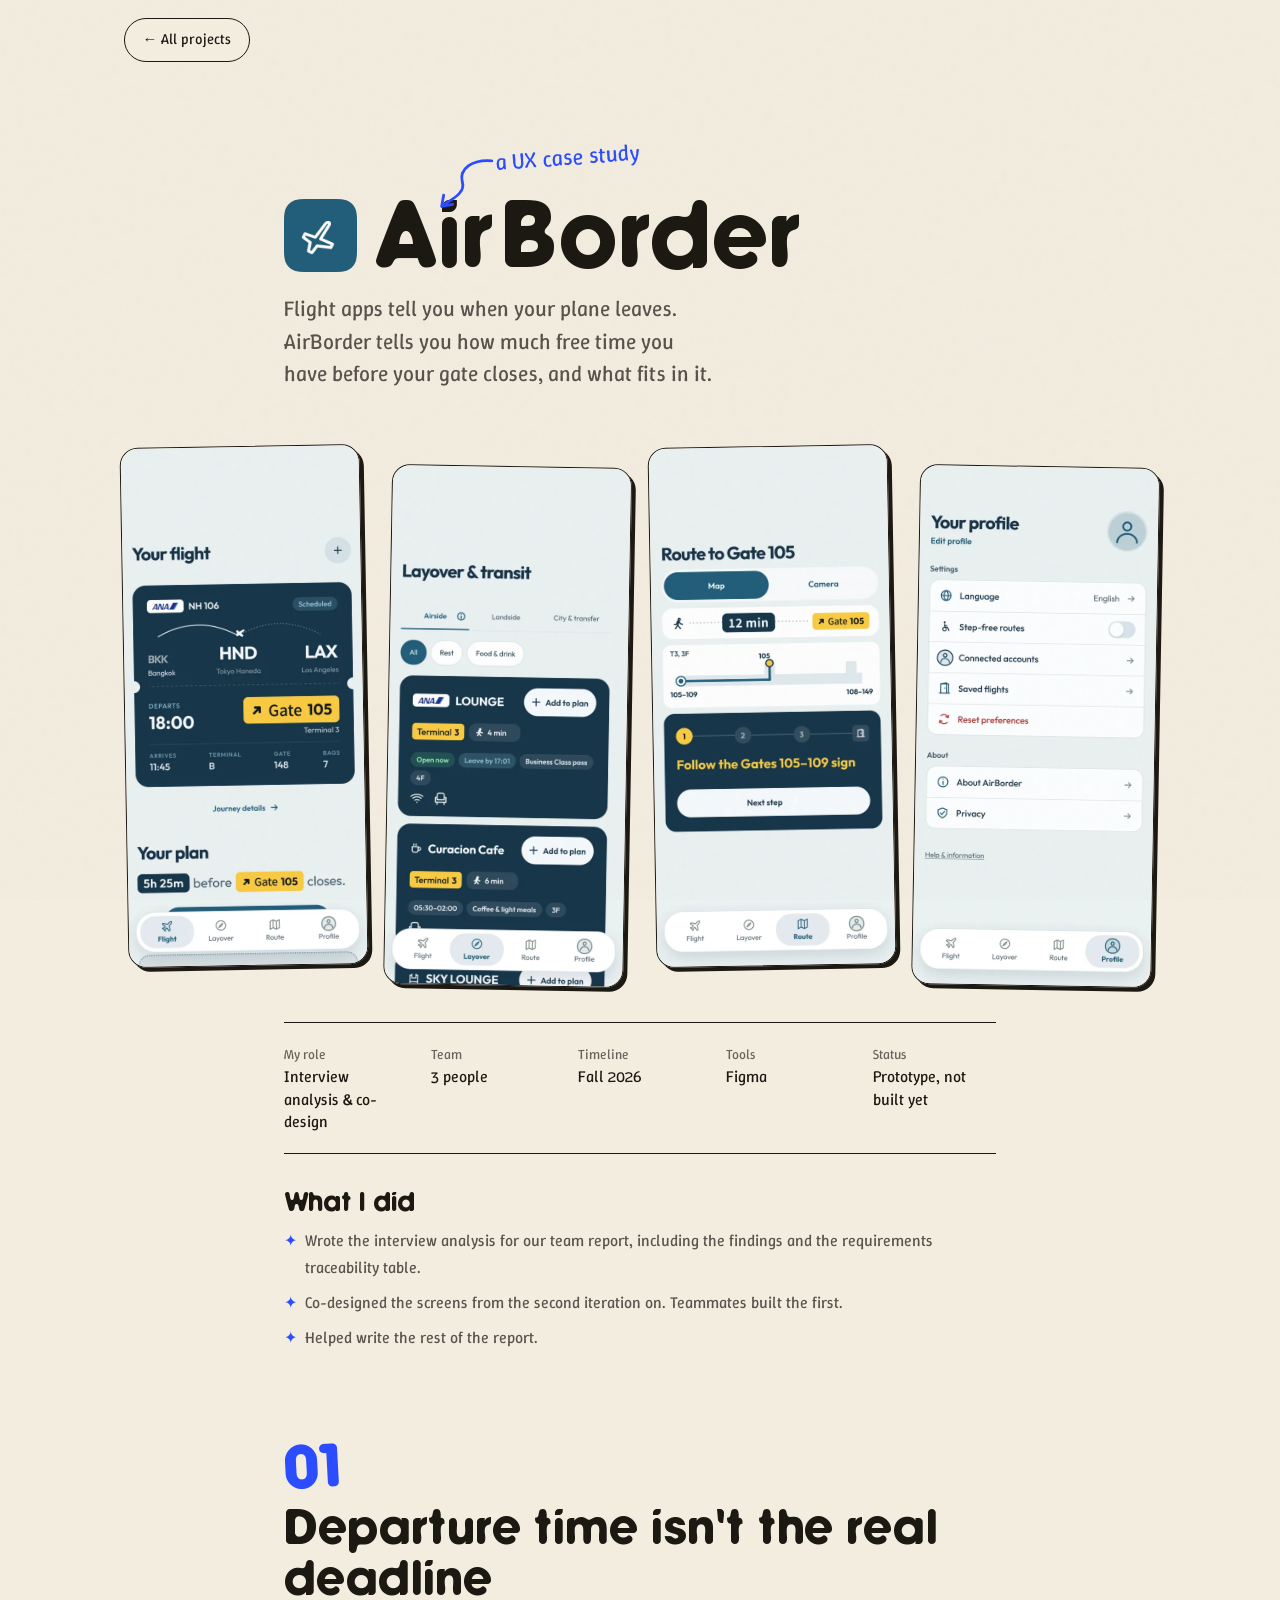
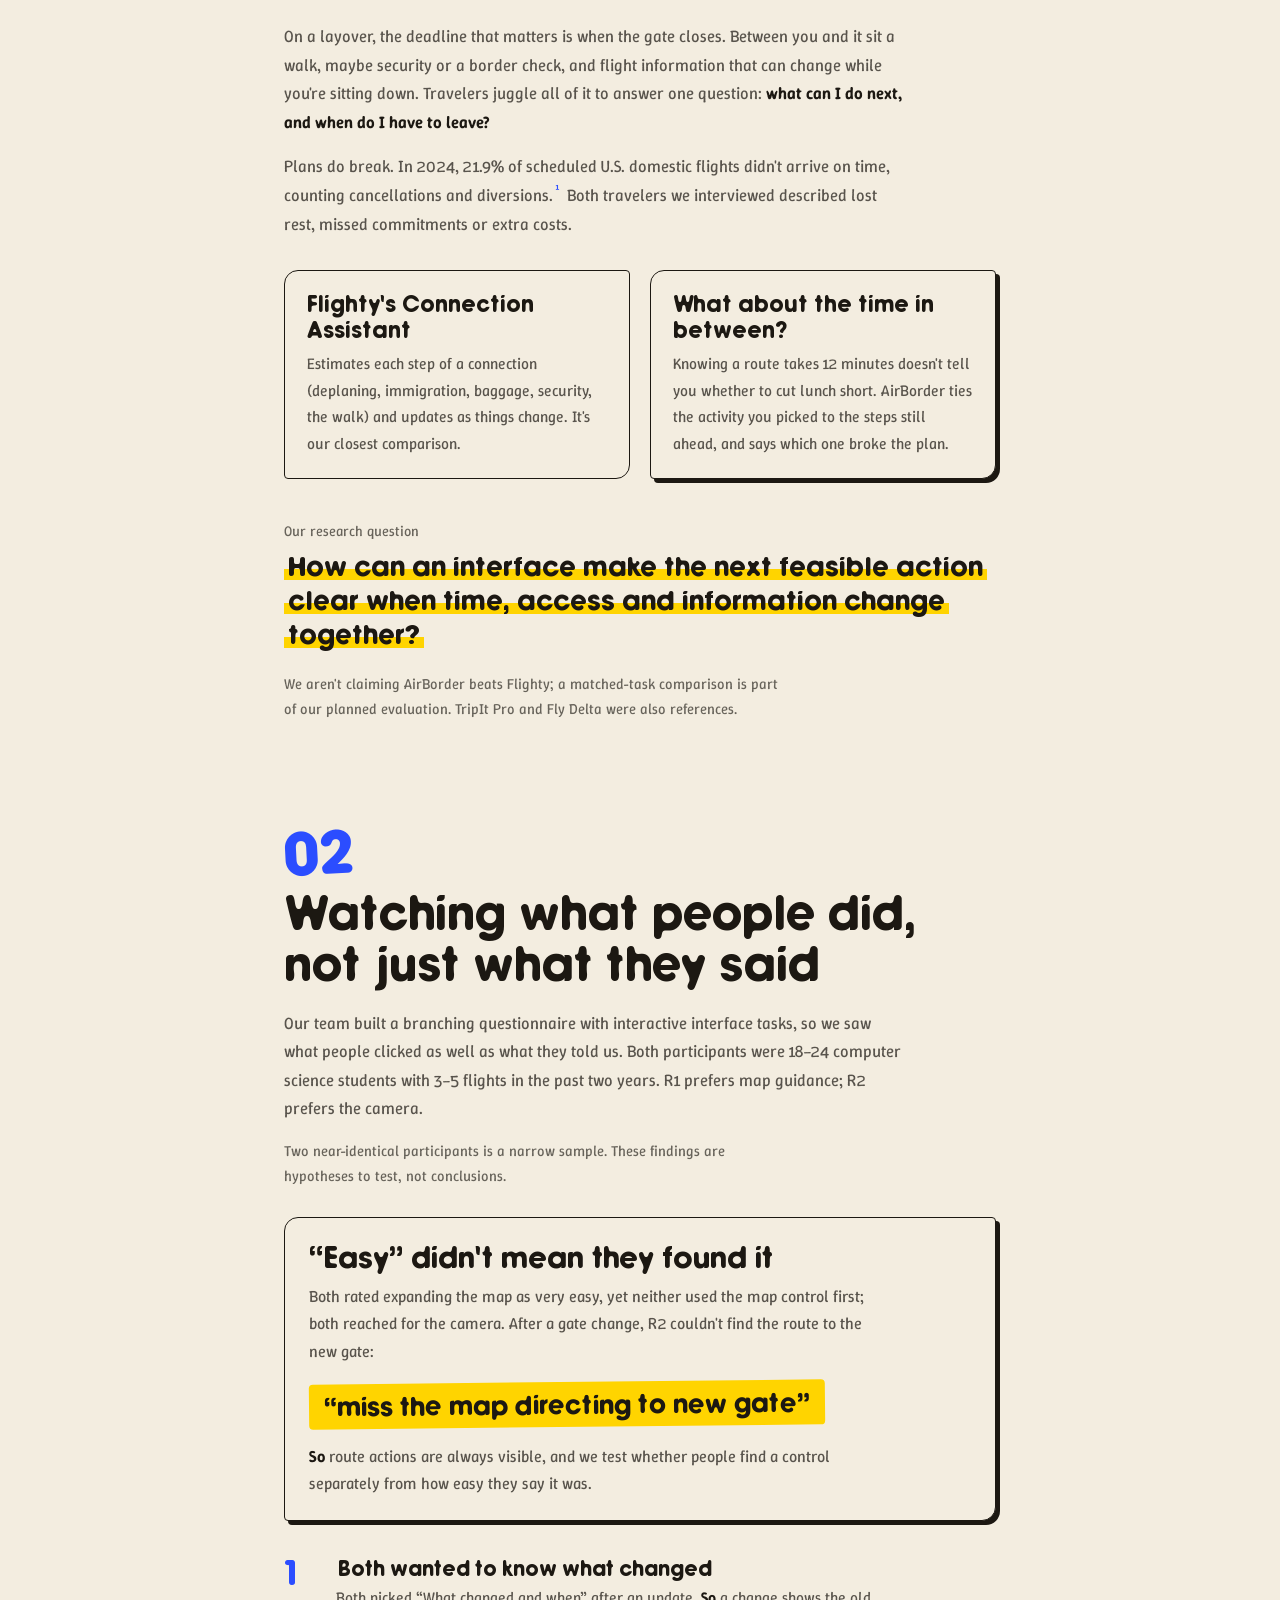
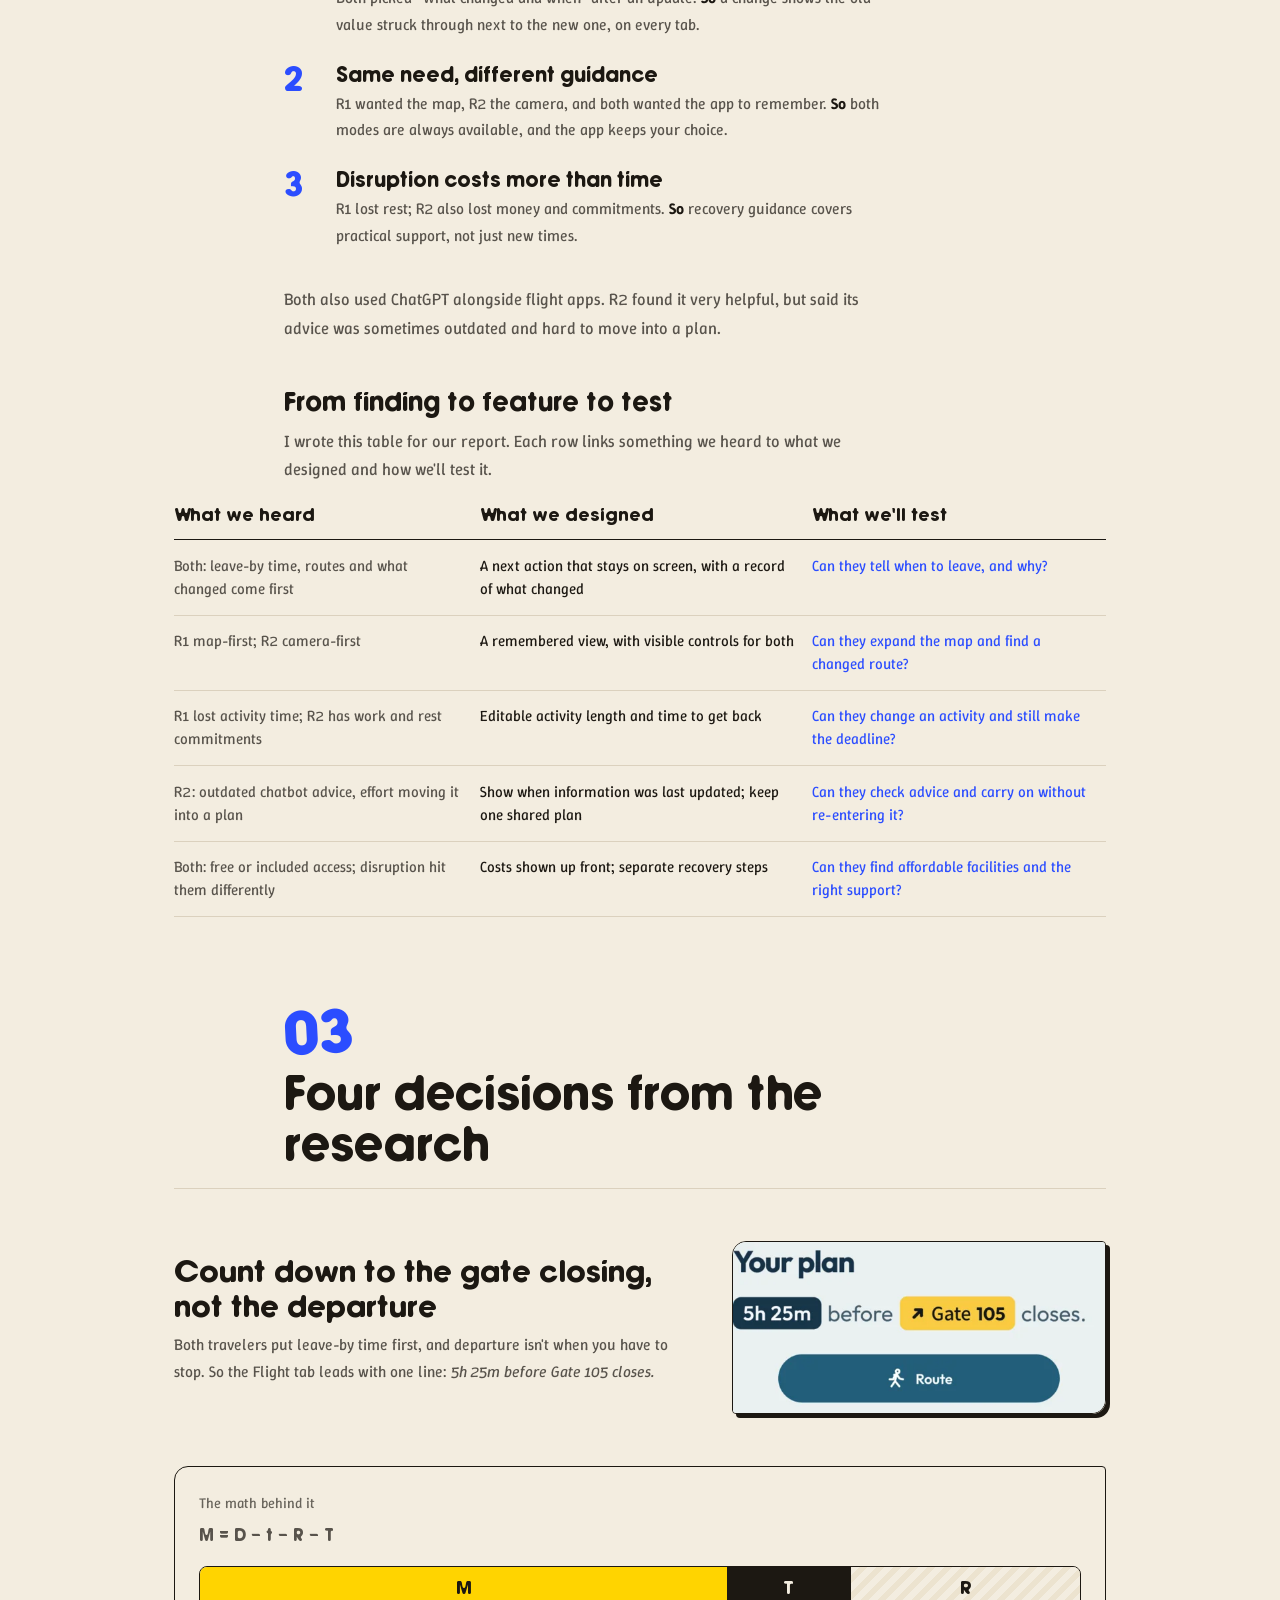
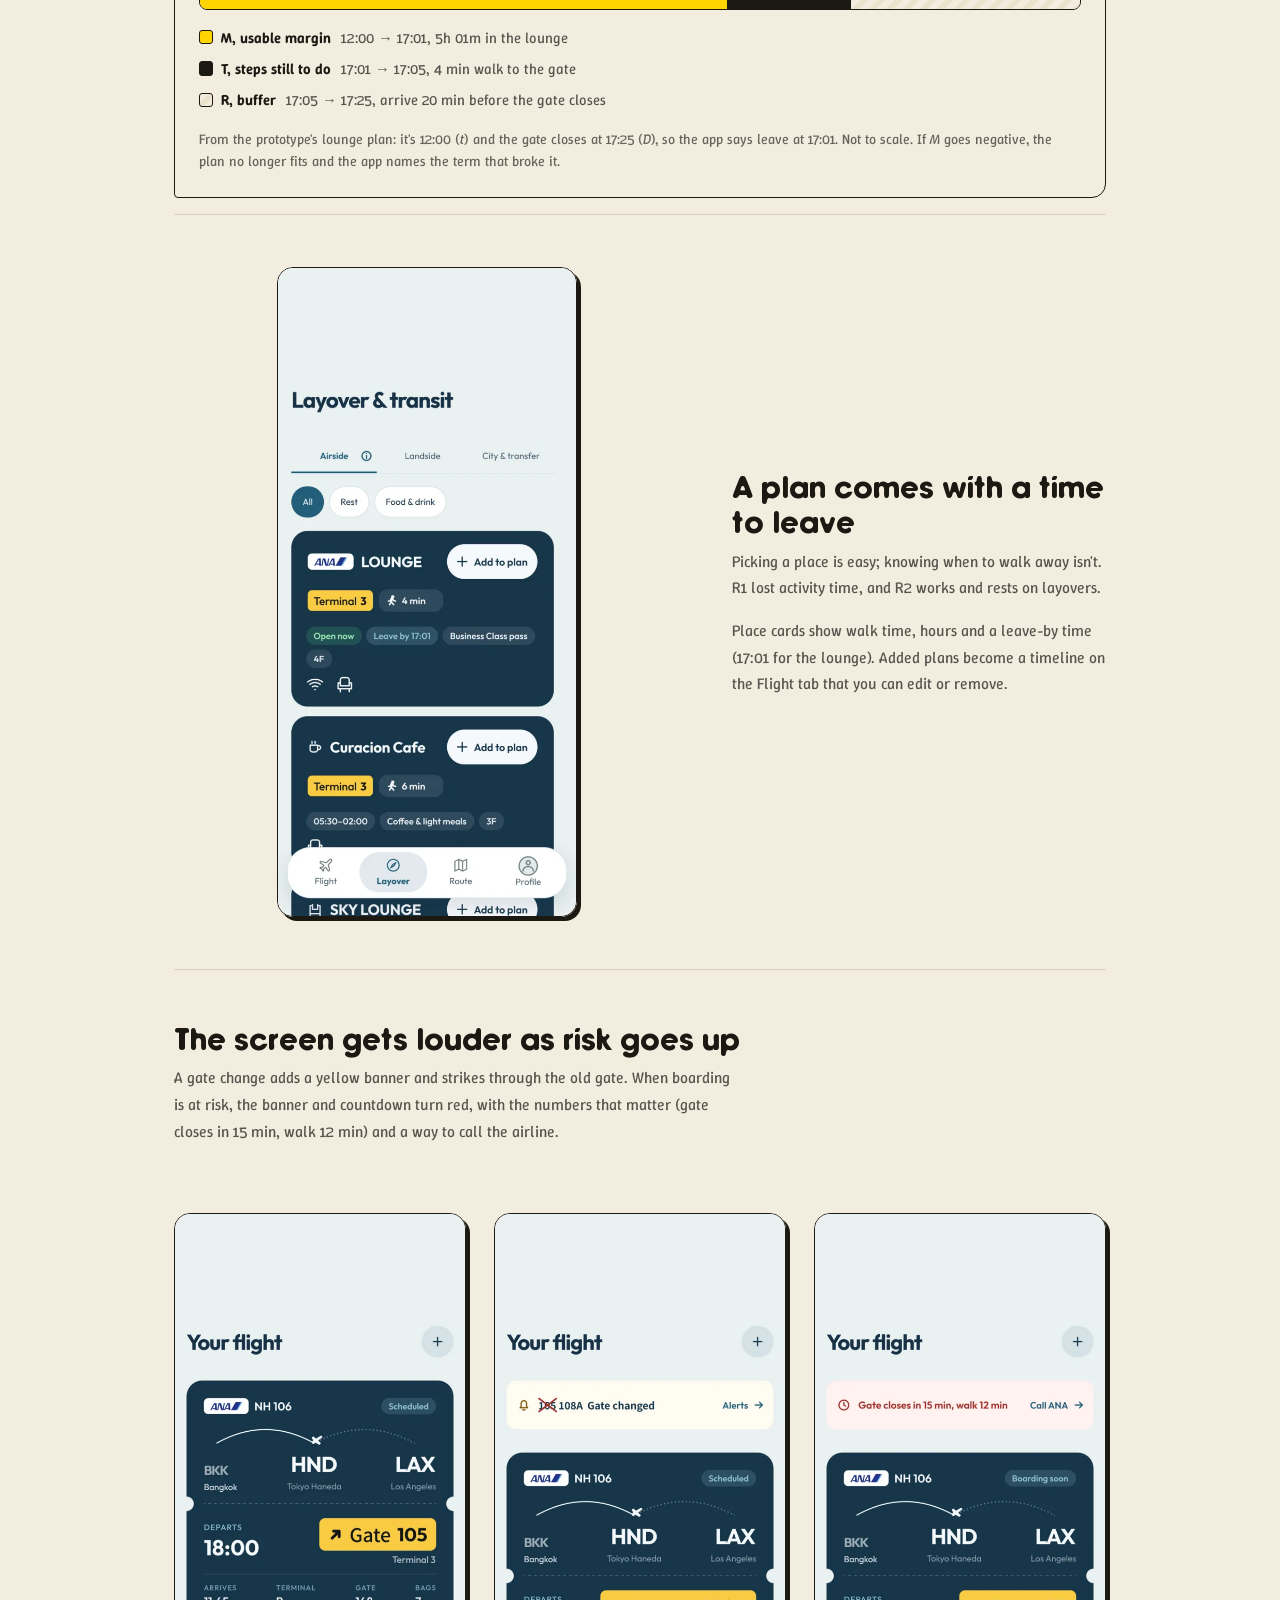
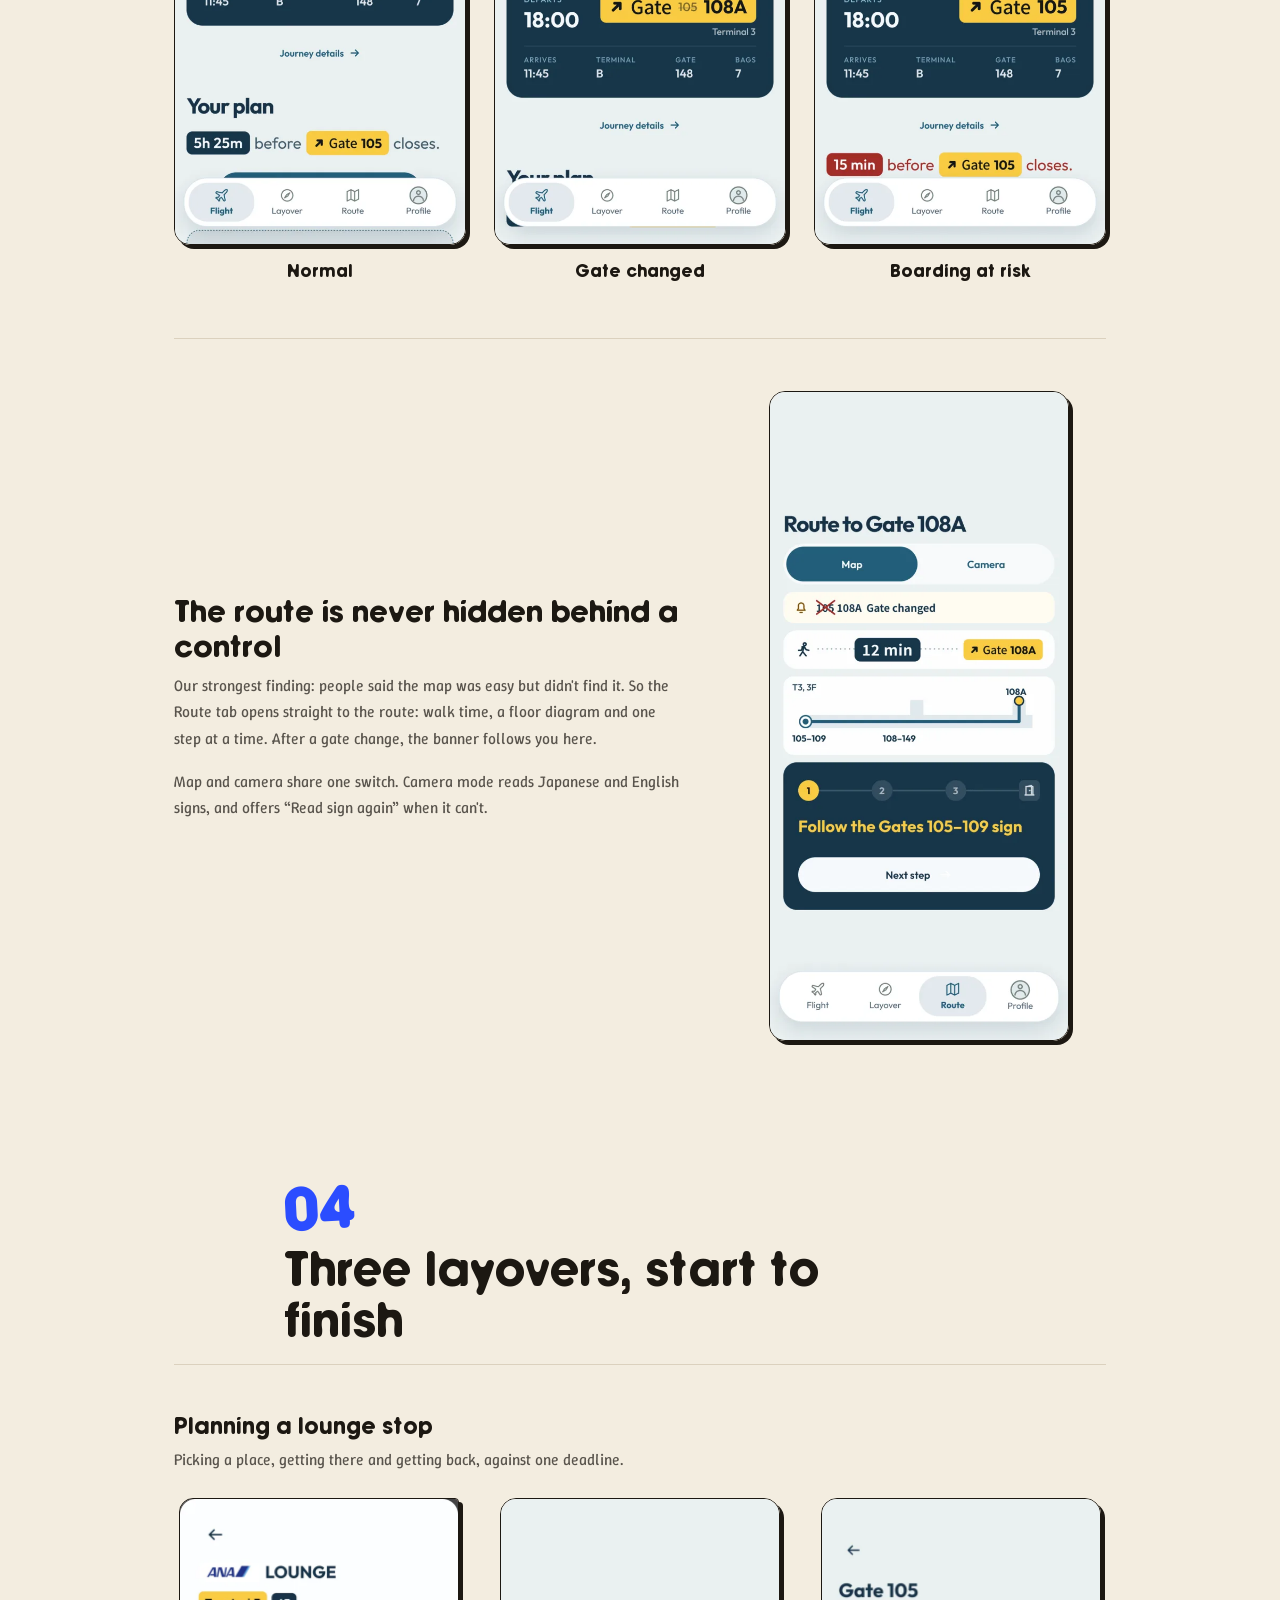
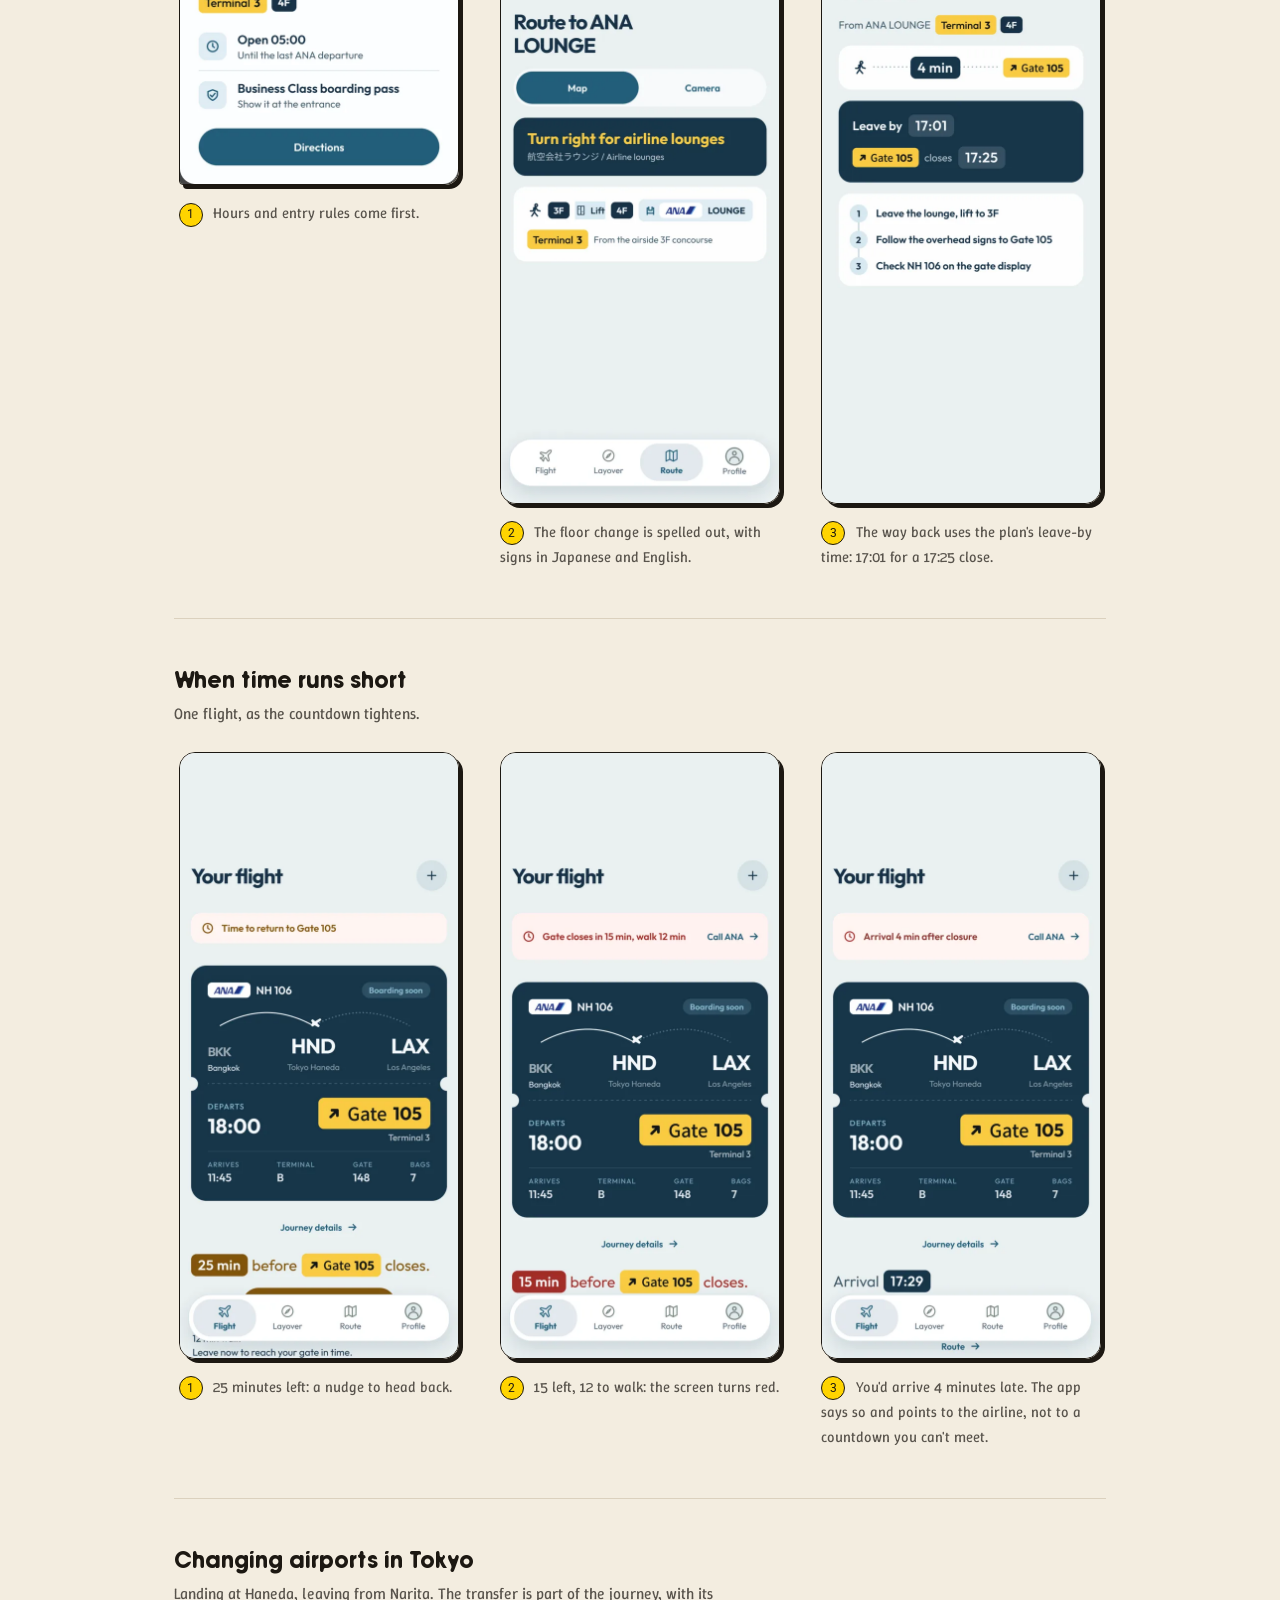
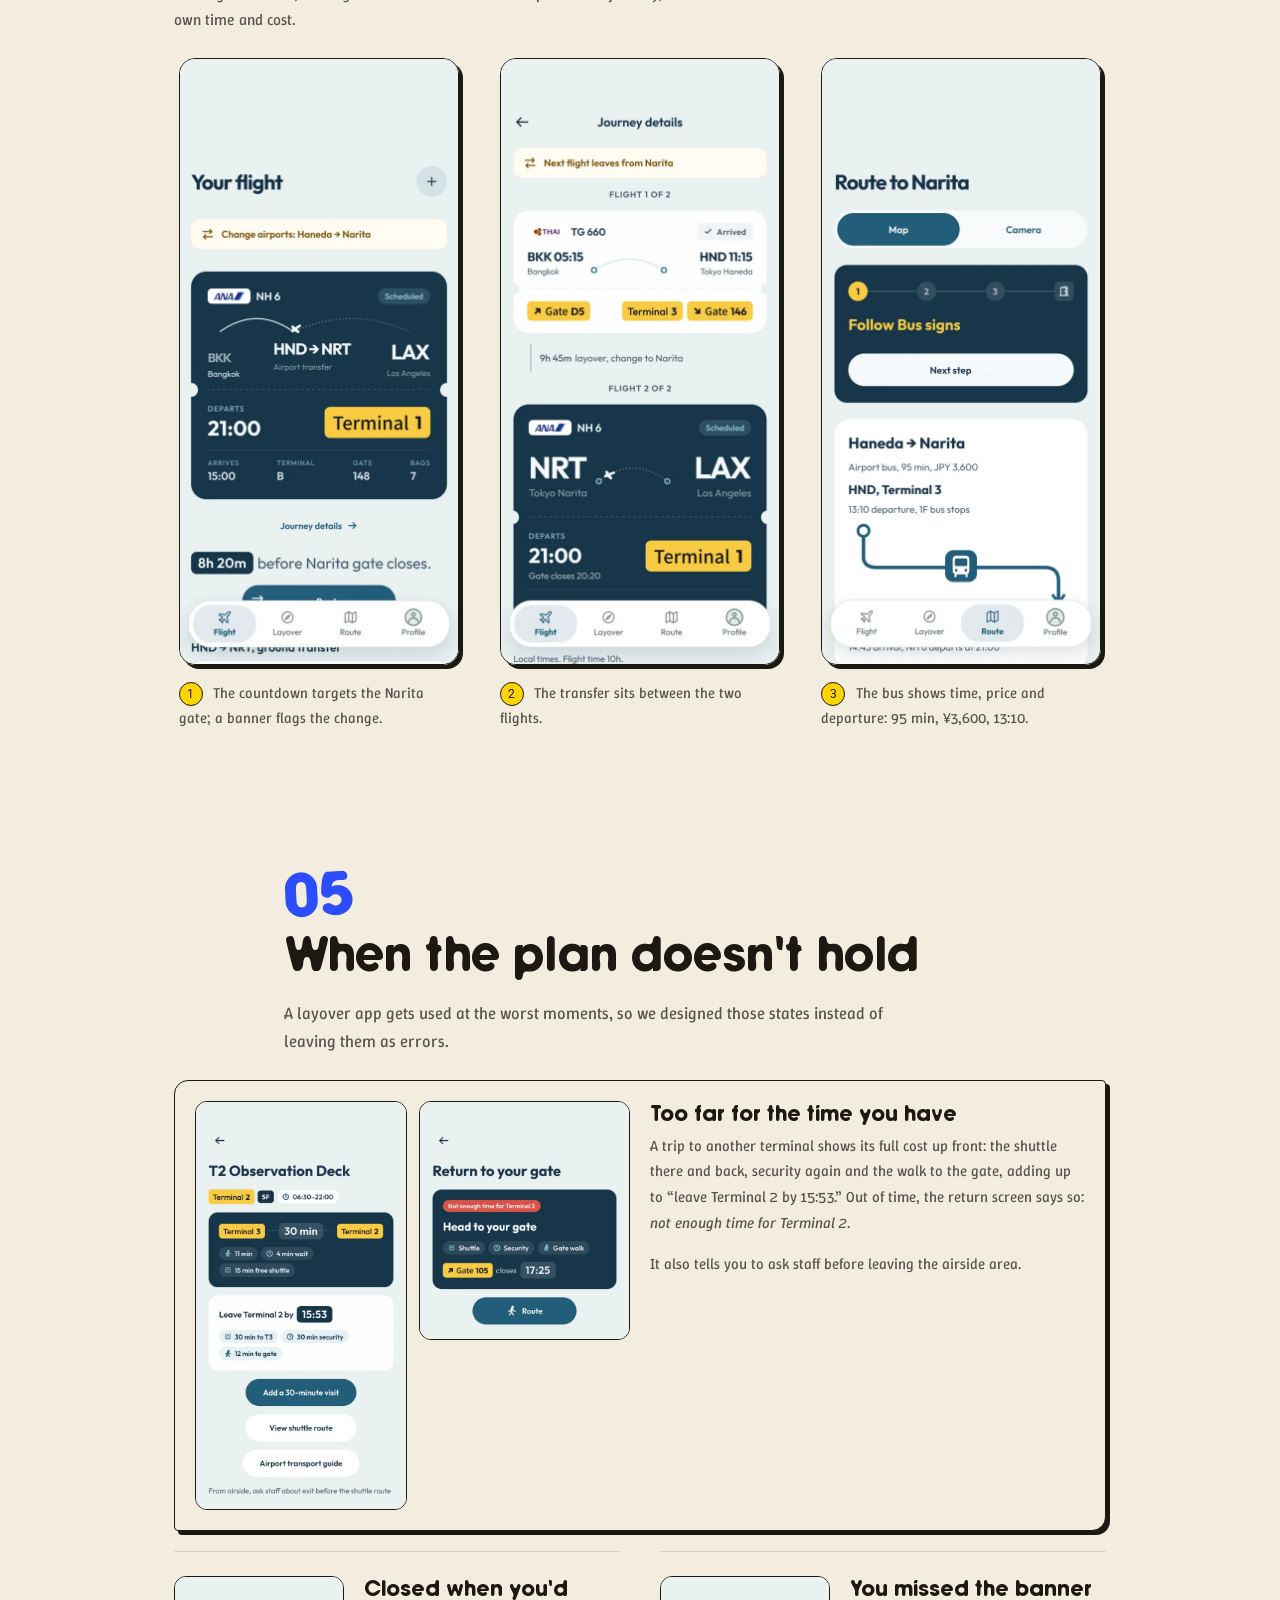
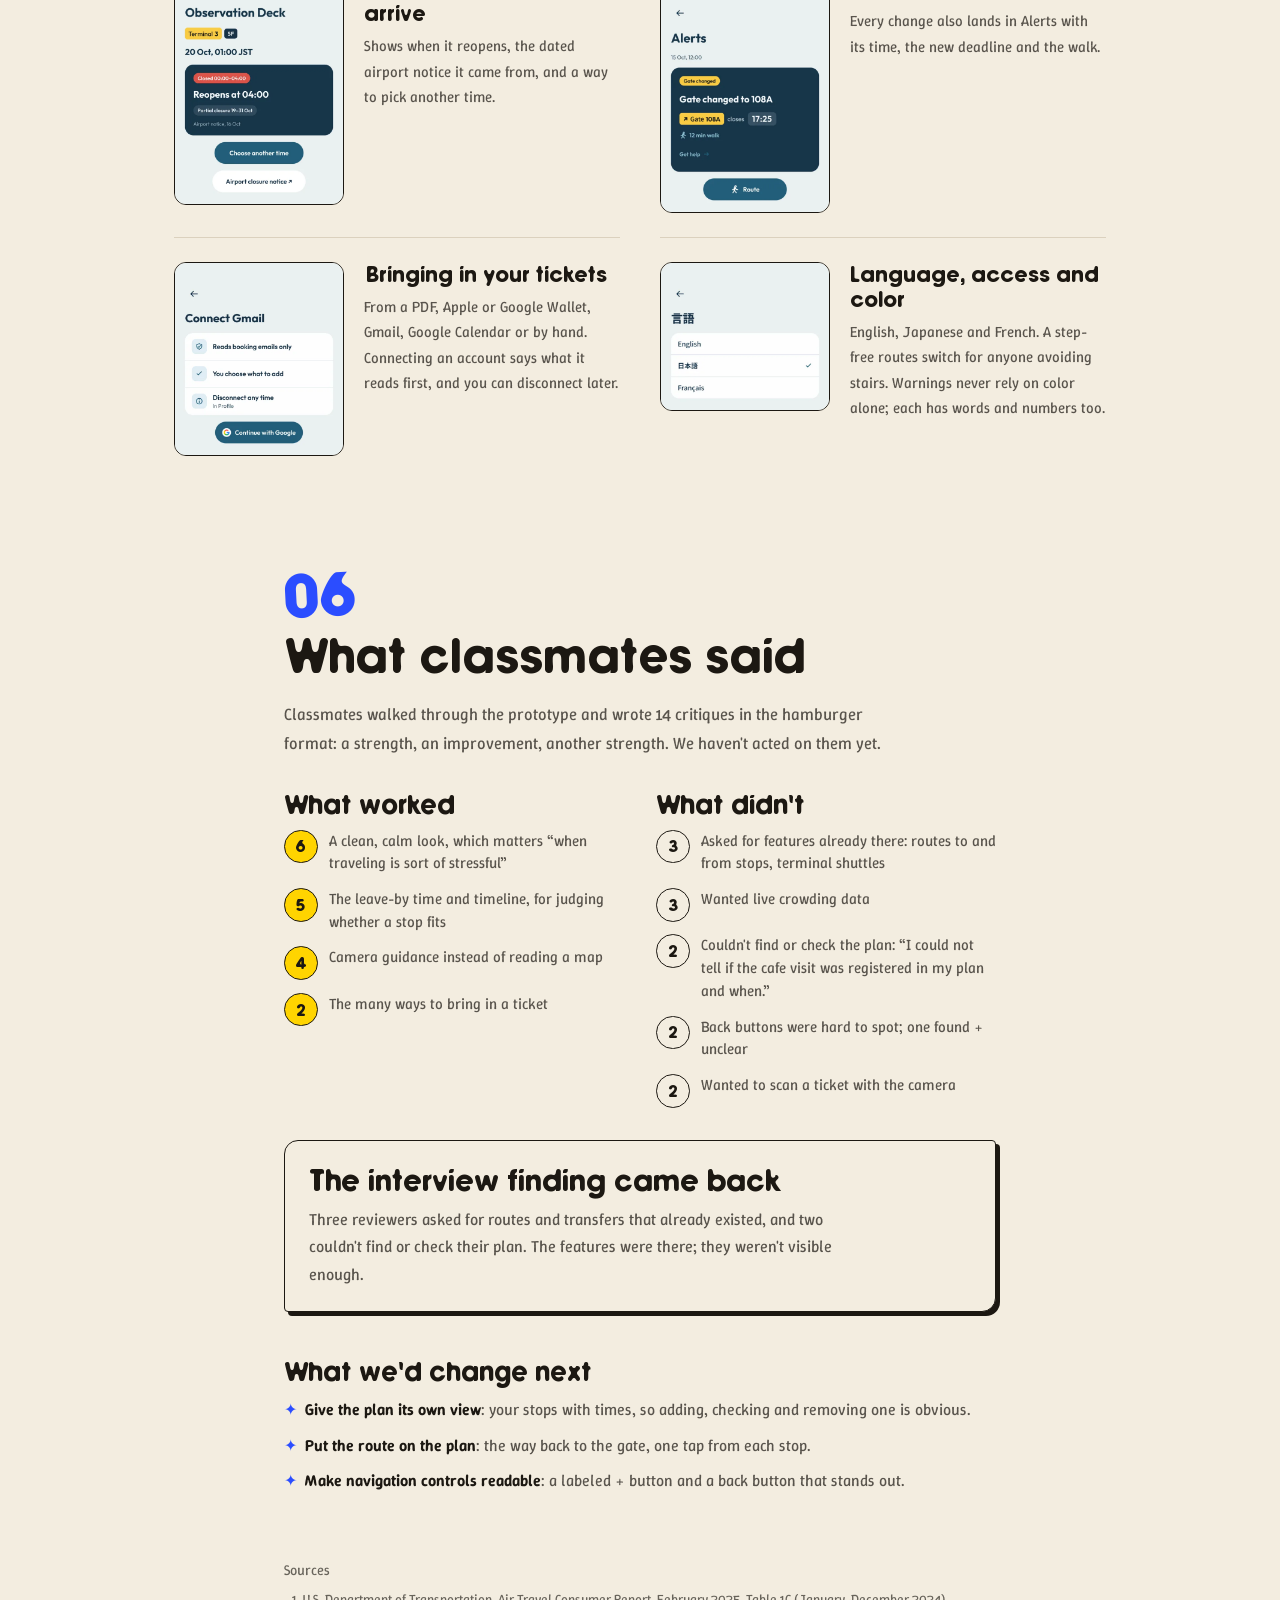
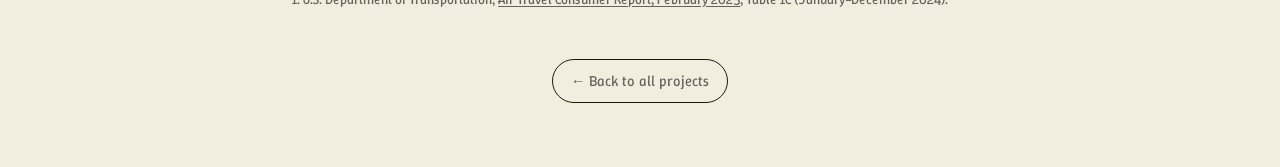
==== commit 68c5482c: "Refactor project details and improve CSS styles - Updated project types and stacks in projects.json " ====
--- a/airborder/index.html
+++ b/airborder/index.html
@@ -3,7 +3,7 @@
 <head>
 <meta charset="UTF-8">
 <meta name="viewport" content="width=device-width, initial-scale=1.0">
-<title>AirBorder · UX case study | Mark Anjoul</title>
+<title>AirBorder UX case study | Mark Anjoul</title>
 <meta name="description" content="A layover companion that tells travelers how much free time they have before their next gate closes. Interview research, requirements traceability and a Figma prototype from a USF HCI team project.">
 <meta name="theme-color" content="#f3ede0">
 <link rel="canonical" href="https://markanjoul.com/airborder/">
@@ -195,9 +195,9 @@
           <span class="cs-seg cs-seg-m">M</span><span class="cs-seg cs-seg-t">T</span><span class="cs-seg cs-seg-r">R</span>
         </div>
         <ul class="cs-legend">
-          <li><i class="cs-key cs-seg-m"></i><b>M, usable margin</b> 12:00 → 17:01 · 5h 01m in the lounge</li>
-          <li><i class="cs-key cs-seg-t"></i><b>T, steps still to do</b> 17:01 → 17:05 · 4 min walk to the gate</li>
-          <li><i class="cs-key cs-seg-r"></i><b>R, buffer</b> 17:05 → 17:25 · arrive 20 min before the gate closes</li>
+          <li><i class="cs-key cs-seg-m"></i><b>M, usable margin</b> 12:00 → 17:01, 5h 01m in the lounge</li>
+          <li><i class="cs-key cs-seg-t"></i><b>T, steps still to do</b> 17:01 → 17:05, 4 min walk to the gate</li>
+          <li><i class="cs-key cs-seg-r"></i><b>R, buffer</b> 17:05 → 17:25, arrive 20 min before the gate closes</li>
         </ul>
         <figcaption id="cs-budget-cap">From the prototype's lounge plan: it's 12:00 (<i>t</i>) and the gate closes at 17:25 (<i>D</i>), so the app says leave at 17:01. Not to scale. If <i>M</i> goes negative, the plan no longer fits and the app names the term that broke it.</figcaption>
       </figure>
--- a/styles.css
+++ b/styles.css
@@ -296,26 +296,26 @@
   background: var(--paper);
   border: 1.5px solid transparent !important; /* reserves the 1.5px, paints nothing */
   border-radius: 999px;
-  padding: 0.5rem 1.4rem;
+  padding: 0.5rem; /* the links carry their own horizontal padding now */
   pointer-events: auto;
   opacity: 0;
   transform: translateY(-15px);
   transition: background-color 0.25s ease, border-color 0.3s ease, box-shadow 0.3s ease, border-radius 0.5s ease;
   margin-left: auto;
 }
-.nav-links { list-style: none; display: flex; align-items: center; gap: 1.6rem; }
-.nav-links a { font-size: 0.92rem; color: var(--ink-2); transition: color 0.2s, transform 160ms var(--ease-expo); }
-.nav-links a:hover { color: var(--accent); }
-.nav-cta {
-  background: var(--yellow);
-  color: var(--ink) !important;
+.nav-links { list-style: none; display: flex; align-items: center; gap: 0.5rem; }
+/* every link carries the pill's padding, so the yellow can move between them without a reflow */
+.nav-links a {
+  font-size: 0.92rem; color: var(--ink-2);
   padding: 0.55rem 1.1rem;
   border-radius: 999px;
-  font-weight: 600;
-  border: 1.5px solid transparent !important; /* reserves the 1.5px, paints nothing */
-  transition: color 0.2s, transform 160ms var(--ease-expo);
-}
-.nav-cta:active { transform: scale(0.96); }
+  border: 1.5px solid transparent; /* reserves the 1.5px, paints nothing */
+  transition: color 0.2s, background-color 0.25s ease, transform 160ms var(--ease-expo);
+}
+.nav-links a:hover { color: var(--accent); }
+/* the pill follows whichever section is on screen (set in app.js) */
+.nav-links a.active { background: var(--yellow); color: var(--ink); }
+.nav-links a.active:active { transform: scale(0.96); }
 
 .mobile-menu-btn {
   display: none;
@@ -413,9 +413,9 @@
 /* the wrapper's reserve below already clears the lawn — this only needs breathing room */
 #contact { padding-bottom: 3rem; }
 
-/* The hero is 85vh, so the projects title used to peek in under it on first paint.
+/* The hero is 85vh, so the first chapter's title used to peek in under it on first paint.
    vh-based padding keeps it below the fold at any viewport height. */
-#projects { padding-top: 20vh; }
+#about { padding-top: 20vh; }
 
 .chapter-wide {
   align-items: flex-start;
@@ -665,6 +665,10 @@
   white-space: nowrap;
   overflow: hidden;
   text-overflow: ellipsis;
+  /* overflow: hidden (for the ellipsis) would clip descenders at line-height 1.1, so the box
+     gets room below the baseline and gives it back, leaving the grid row unchanged */
+  padding-bottom: 0.15em;
+  margin-bottom: -0.15em;
 }
 .proj-tagline {
   font-size: 0.86rem;
@@ -717,19 +721,24 @@
   margin-bottom: 0.4rem;
 }
 
+/* The roles are pencilled in like the margin notes on the project cards: each its own
+   slightly tilted label, so the spacing and the tilt separate them, not punctuation. */
 .hero-label-wrapper {
   order: 2;
-  display: inline-flex;
-  align-items: center;
+  list-style: none;
+  display: flex;
+  flex-wrap: wrap;
   justify-content: center;
-  font-size: 1.3rem;
+  gap: 0.2rem 1.6rem;
   font-family: var(--font-head);
   font-weight: 700;
-  text-transform: uppercase;
-  letter-spacing: 0.06em;
+  font-size: 1.3rem;
   color: var(--accent);
-  margin: 0.1rem 0 0;
-}
+  margin: 0.4rem 0 0;
+}
+.hero-label-wrapper li { transform: rotate(-3deg); }
+.hero-label-wrapper li:nth-child(2) { transform: rotate(2deg) translateY(0.15em); }
+.hero-label-wrapper li:nth-child(3) { transform: rotate(-1.5deg); }
 
 /* The projects heading has a screen-per-project of scroll underneath it, so it sticks to
    the top of that run instead of scrolling away on the first swipe. Only there — the other
@@ -791,6 +800,15 @@
   gap: 1.3rem;
   margin-top: 2rem;
 }
+/* the four group names sit over their rows; concepts without a logo follow as plain text */
+.skill-group-title {
+  font-family: var(--font-head);
+  font-size: 1.1rem;
+  font-weight: 700;
+  color: var(--ink);
+  margin: 0.8rem 0 -0.4rem;
+}
+.skill-also { font-size: 0.95rem !important; text-align: center; margin: -0.6rem auto 0 !important; }
 .stack-row {
   display: flex;
   flex-wrap: wrap;
@@ -838,6 +856,8 @@
 .skill-item.java { --skill-color: #E76F00; }
 .skill-item.javascript { --skill-color: #d48806; }
 .skill-item.figma { --skill-color: #F24E1E; }
+.skill-item.miro { --skill-color: #050038; }
+.skill-item.notion { --skill-color: #000000; }
 .skill-item.react { --skill-color: #149ECA; }
 .skill-item.vite { --skill-color: #646CFF; }
 .skill-item.scikit-learn { --skill-color: #3499CD; }
@@ -1097,12 +1117,7 @@
   /* the circle is the whole nav here, so the container around it paints nothing */
   .nav-inner { padding: 0; background: none; border: none !important; box-shadow: none; }
   .mobile-menu-btn { display: flex; }
-  .hero-label-wrapper {
-    font-size: clamp(1.15rem, 0.950rem + 0.667vw, 1.45rem);
-    white-space: nowrap;
-    display: inline-flex;
-    align-items: center;
-  }
+  .hero-label-wrapper { font-size: clamp(1.05rem, 0.9rem + 0.6vw, 1.3rem); gap: 0.1rem 1.1rem; }
   .skill-icon-wrapper {
     width: 2.8rem;
     height: 2.8rem;
